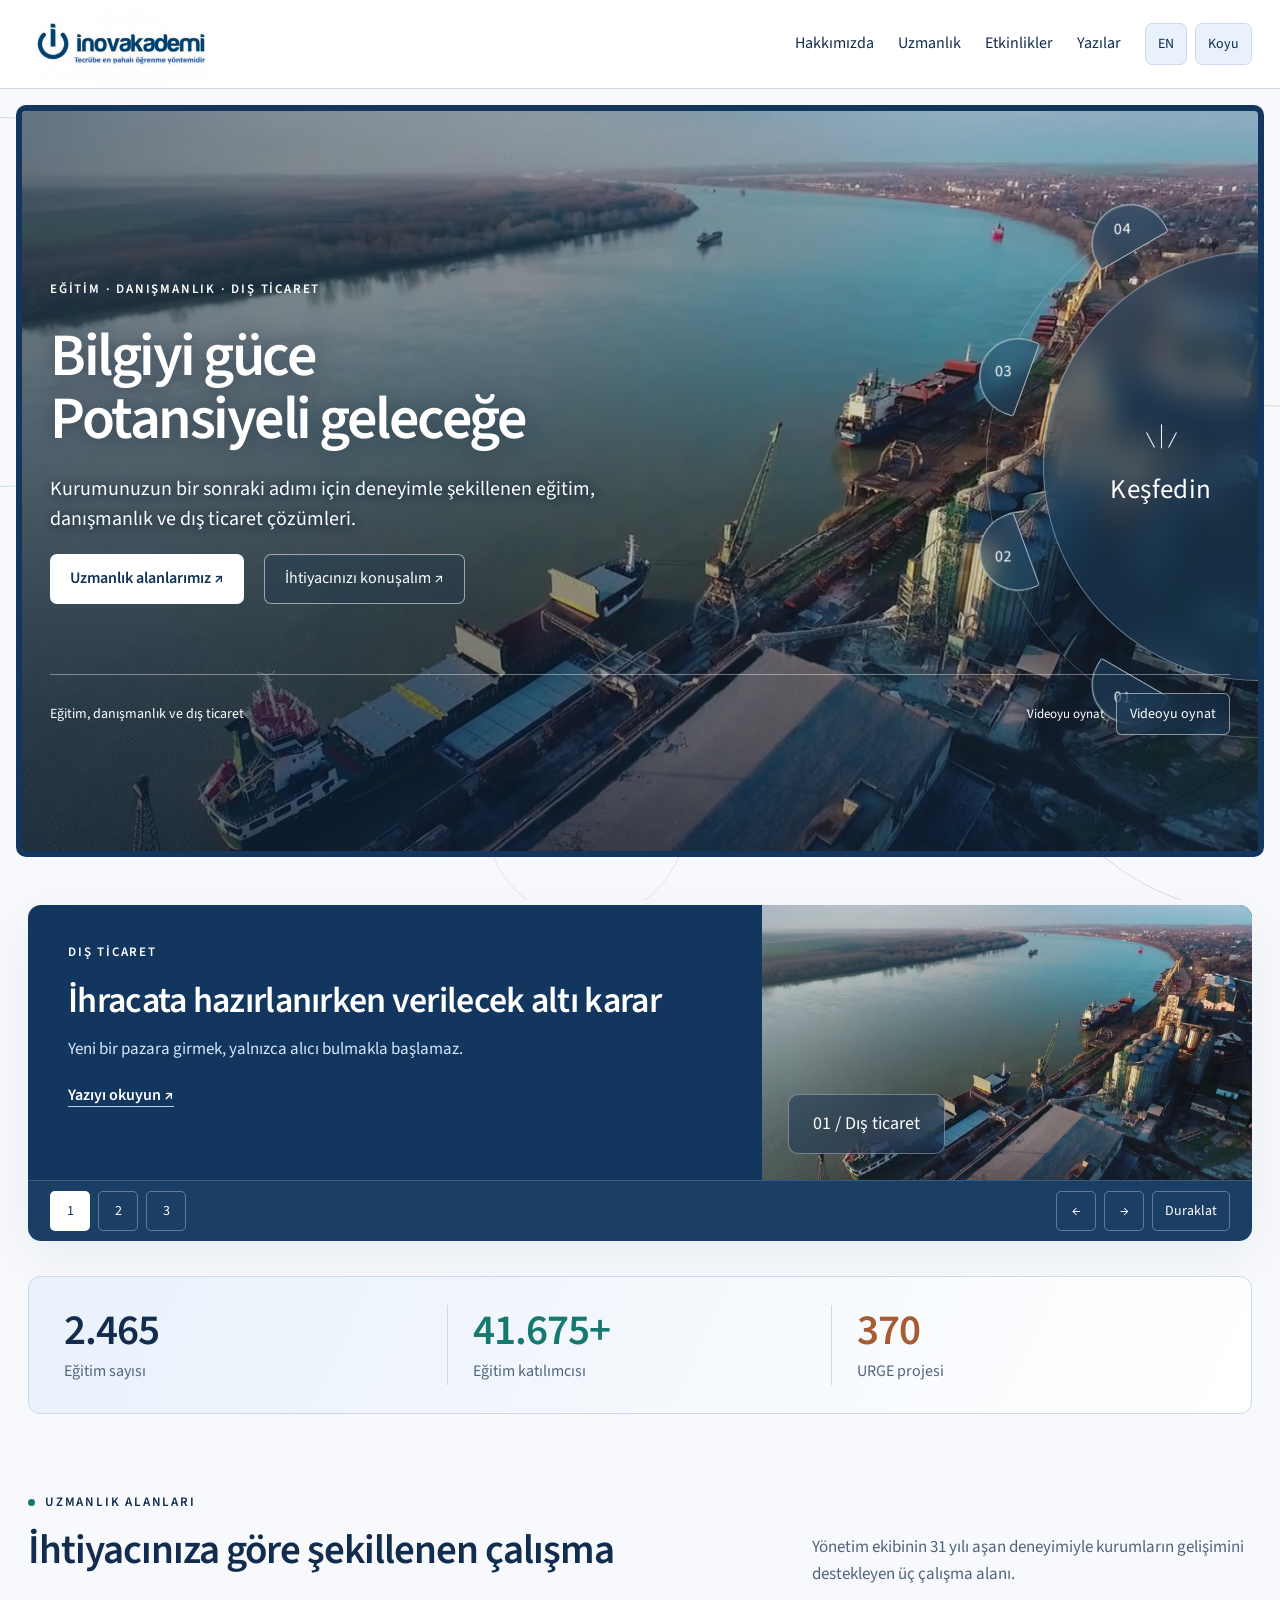
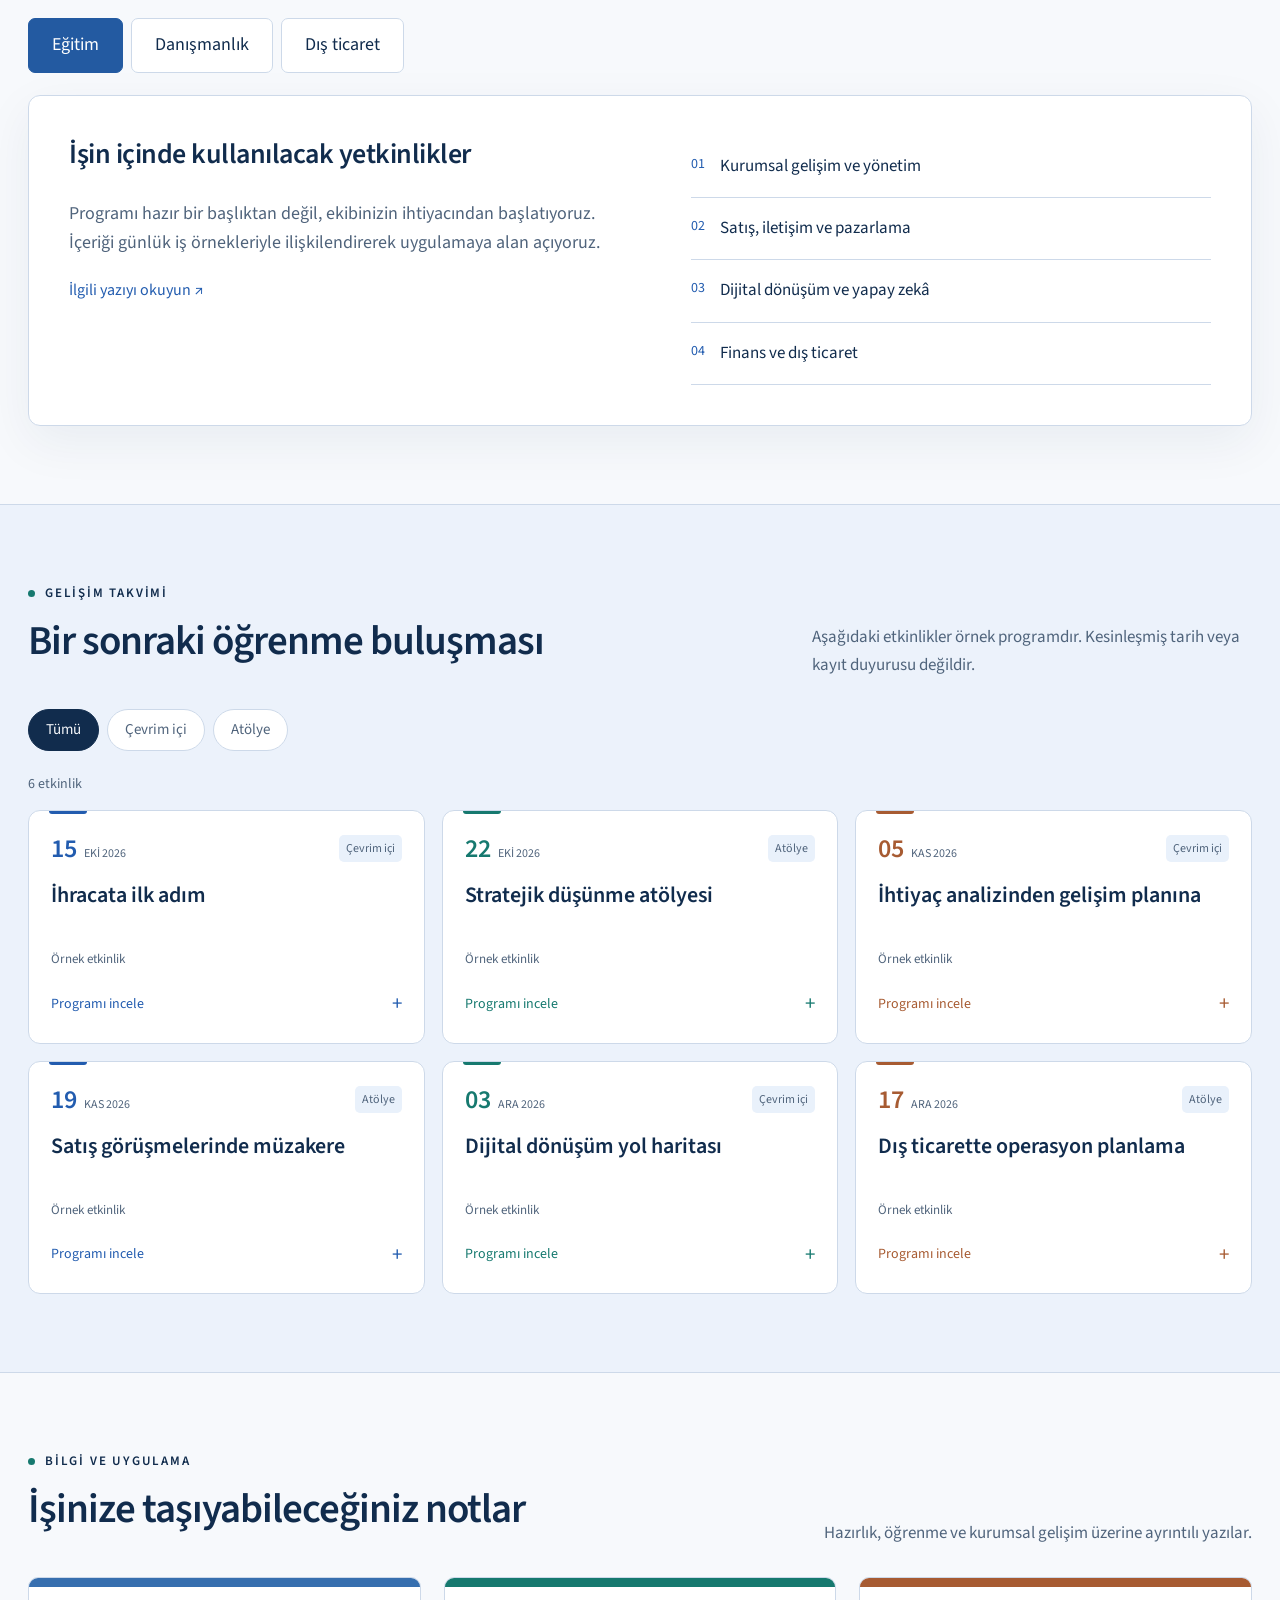
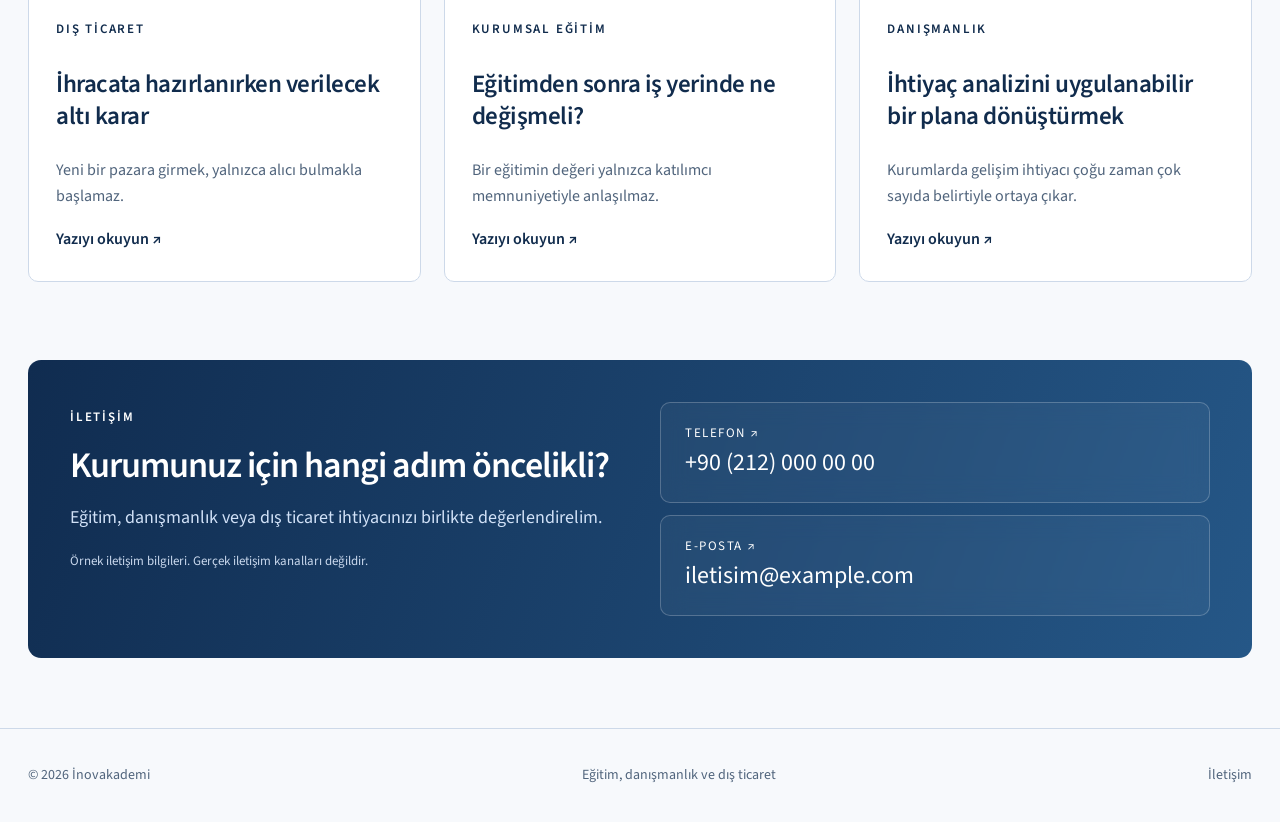
==== index.html @ b0f7431d "Add files via upload" ====
<!doctype html><html lang="tr"><head><meta charset="utf-8"><meta name="viewport" content="width=device-width,initial-scale=1"><meta name="description" content="İnovakademi kurumsal eğitim, dış ticaret ve danışmanlık"><meta name="theme-color" content="#102c50"><title>İnovakademi</title><link rel="stylesheet" href="style.css?v=edge4"></head><body><div class="ambient" aria-hidden="true"><i></i><i></i><i></i></div><div class="cursor-ring" aria-hidden="true"></div><a class="skip" href="#main" id="skip"></a><header><div class="wrap nav"><a href="#home" class="logo" aria-label="İnovakademi"><img src="logo.png" alt="İnovakademi" width="300" height="138"></a><nav class="navlinks" id="navlinks" aria-label="Navigation"></nav><div class="tools"><button class="control" id="language">EN</button><button class="control" id="theme"></button><button class="control menu" id="menu" aria-expanded="false" aria-controls="navlinks"></button></div></div></header><main id="main"></main><footer><div class="wrap footer-inner"><span>© 2026 İnovakademi</span><span id="footertext"></span><a href="#contact" id="footercontact"></a></div></footer><noscript><div class="noscript">Bu etkileşimli sayfa için JavaScript’i etkinleştirin. / Enable JavaScript to use this interactive page.</div></noscript><script src="main.js?v=edge4"></script></body></html>
---- style.css ----
@font-face{font-family:Source;src:url('font-1.woff2') format('woff2');font-weight:400;font-display:swap}@font-face{font-family:Source;src:url('font-2.woff2') format('woff2');font-weight:600 800;font-display:swap}
:root{--bg:#f7f9fc;--panel:#fff;--ink:#112c4d;--muted:#50647c;--line:#cdd9e9;--soft:#e9f1fb;--blue:#225caf;--navy:#0c294f;--shadow:0 16px 50px #112e5110;color-scheme:light}[data-theme=dark]{--bg:#0b1523;--panel:#122238;--ink:#edf4ff;--muted:#b5c5dc;--line:#314762;--soft:#182d48;--blue:#9dc7ff;--navy:#0c294f;--shadow:0 16px 50px #0003;color-scheme:dark}*{box-sizing:border-box}html{scroll-behavior:smooth;scroll-padding-top:105px}body{margin:0;background:var(--bg);color:var(--ink);font:18px/1.6 Source,Arial,sans-serif}button,input{font:inherit}button,a{-webkit-tap-highlight-color:transparent}button{cursor:pointer}a{color:inherit;text-decoration:none}button:focus-visible,a:focus-visible,summary:focus-visible{outline:3px solid #65a8f8;outline-offset:4px}[hidden]{display:none!important}.wrap{width:min(1240px,calc(100% - 56px));margin:auto}header{position:sticky;top:0;z-index:30;background:var(--panel);border-bottom:1px solid var(--line)}.nav{min-height:88px;display:flex;align-items:center;gap:24px}.logo{display:inline-flex;background:white;padding:0 8px;border-radius:5px;flex-shrink:0}.logo img{display:block;width:170px;height:78px;object-fit:contain}.navlinks{display:flex;gap:24px;margin-left:auto;font-size:16px}.tools{display:flex;gap:8px;align-items:center}.control{border:1px solid var(--line);color:var(--ink);background:var(--soft);padding:8px 12px;border-radius:7px;min-height:42px;font-size:14px}.control:hover{border-color:var(--blue)}.menu{display:none}.skip{position:fixed;top:-100px;left:10px;padding:10px;background:var(--panel);z-index:99}.skip:focus{top:10px}.hero{margin:16px;border:6px solid #14365c;position:relative;isolation:isolate;border-radius:10px;overflow:hidden;background:#193d5c;color:white}.hero video{position:absolute;inset:0;width:100%;height:100%;object-fit:cover;z-index:-3}.hero:after{content:'';position:absolute;inset:0;background:linear-gradient(90deg,#071e3a99,#0b294124 75%),linear-gradient(0deg,#071d3659,transparent 50%);z-index:-2}.hero-inner{min-height:690px;display:flex;flex-direction:column;justify-content:center;padding:75px 0 28px}.eyebrow{font-size:13px;letter-spacing:1.8px;font-weight:600;text-transform:uppercase}.hero h1{font-size:clamp(46px,5.7vw,78px);font-weight:600;line-height:1.06;letter-spacing:-2.5px;max-width:850px;margin:22px 0;text-shadow:0 2px 20px #051b3866}.hero p{max-width:580px;font-size:20px;line-height:1.5;color:#fff;text-shadow:0 1px 10px #061e35}.hero-actions{display:flex;gap:20px;align-items:center;flex-wrap:wrap;margin-top:15px}.btn{display:inline-flex;gap:20px;align-items:center;justify-content:center;border:0;background:#235aa1;color:white;border-radius:7px;padding:12px 20px;font-size:16px;font-weight:600}.btn.light{background:white;color:#133457}.glass-link{color:white;border:1px solid #ffffff88;background:#14355738;backdrop-filter:blur(12px);padding:11px 20px;border-radius:7px;font-size:16px}.hero-bottom{margin-top:70px;padding-top:18px;border-top:1px solid #ffffff66;display:flex;align-items:center;justify-content:space-between;gap:20px;font-size:14px}.video-controls{display:flex;gap:12px;align-items:center}.video-controls button{color:white;background:#16385866;border:1px solid #ffffff80;border-radius:6px;font-size:14px;padding:9px 13px;backdrop-filter:blur(10px)}.status{font-size:13px;max-width:230px}.feature{padding-top:32px}.slider{background:#12365e;color:white;border-radius:13px;overflow:hidden;box-shadow:var(--shadow)}.slide{display:grid;grid-template-columns:1fr 40%;min-height:275px}.slide-copy{padding:32px 40px}.slide h2{font-size:clamp(26px,2.8vw,37px);line-height:1.17;letter-spacing:-.7px;margin:14px 0}.slide p{font-size:17px;color:#d7e7ff;margin:0 0 18px}.slide .read{font-size:16px;border-bottom:1px solid #b9d1f0}.slide-visual{background-image:linear-gradient(90deg,#12365e4d,transparent),url('hero-poster.jpg');background-size:cover;background-position:75% center;position:relative;display:flex;align-items:end;padding:26px}.visual-label{background:#102e5370;border:1px solid #ffffff55;padding:18px 24px;border-radius:10px;backdrop-filter:blur(15px);font-size:18px;line-height:1.25}.slider-controls{padding:10px 22px;background:#ffffff0a;border-top:1px solid #ffffff25;display:flex;align-items:center;justify-content:space-between}.slider-controls button{background:none;color:white;border:1px solid #ffffff50;border-radius:5px;min-height:40px;min-width:40px;padding:6px 12px;font-size:14px}.slider-controls button[aria-current=true]{background:white;color:#16345a}.slider-buttons{display:flex;gap:8px}.section{padding:78px 0}.section-top{display:flex;justify-content:space-between;align-items:end;gap:30px;margin-bottom:30px}h2{font-size:clamp(29px,3.2vw,44px);line-height:1.15;letter-spacing:-1px;font-weight:600;margin:14px 0}h3{font-weight:600;line-height:1.3}.section-top p{max-width:440px;color:var(--muted);margin:0;font-size:17px}.stats{display:grid;grid-template-columns:repeat(3,1fr);margin-top:35px;border:1px solid var(--line);background:var(--soft);border-radius:12px;padding:28px 35px}.stat{padding:0 25px;border-right:1px solid var(--line)}.stat:first-child{padding-left:0}.stat:last-child{border:0}.stat strong{font-size:43px;line-height:1.2;display:block;letter-spacing:-1px}.stat span{font-size:16px;color:var(--muted)}.tabs{display:flex;gap:8px;flex-wrap:wrap;margin-bottom:22px}.tabs button{padding:12px 23px;border:1px solid var(--line);background:var(--panel);color:var(--ink);border-radius:7px}.tabs button[aria-selected=true]{color:white;background:#235aa1;border-color:#235aa1}.service-panel{display:grid;grid-template-columns:1.1fr 1fr;gap:50px;border:1px solid var(--line);border-radius:12px;padding:40px;background:var(--panel);box-shadow:var(--shadow)}.service-panel p{color:var(--muted)}.service-panel h3{font-size:28px;letter-spacing:-.5px;margin-top:0}.service-panel ul{list-style:none;padding:0;margin:0}.service-panel li{border-bottom:1px solid var(--line);padding:17px 0;display:flex;gap:15px;font-size:17px}.service-panel li span{color:var(--blue);font-size:14px}.band{background:var(--soft);border-block:1px solid var(--line)}details{border-top:1px solid var(--line)}details:last-child{border-bottom:1px solid var(--line)}summary{list-style:none;cursor:pointer;display:flex;align-items:center;gap:25px;padding:23px 5px}summary::-webkit-details-marker{display:none}.event-date{width:70px;flex-shrink:0;text-align:center;background:var(--panel);border:1px solid var(--line);border-radius:8px;padding:7px}.event-date b{font-size:30px;display:block;line-height:1.2}.event-date small{font-size:12px}.event-title{flex:1}.event-title b{font-size:22px;font-weight:600;display:block}.event-title small{color:var(--muted);font-size:14px}.plus{font-size:26px}details[open] .plus{transform:rotate(45deg)}.event-body{padding:0 25px 25px 100px;color:var(--muted);max-width:900px}.note{font-size:14px;color:var(--muted)}.blog-grid{display:grid;grid-template-columns:repeat(3,1fr);gap:23px}.blog-card{background:var(--panel);border:1px solid var(--line);border-radius:10px;overflow:hidden;transition:transform .2s,box-shadow .2s}.blog-card:hover{transform:translateY(-4px);box-shadow:var(--shadow)}.blog-card .stripe{height:9px;background:#376faf}.blog-card:nth-child(2) .stripe{background:#65a1bf}.blog-card:nth-child(3) .stripe{background:#193e69}.blog-card .copy{padding:27px}.blog-card h3{font-size:25px;letter-spacing:-.5px}.blog-card p{font-size:16px;color:var(--muted)}.read{font-size:16px;font-weight:600}.contact{background:linear-gradient(110deg,#102c50,#255787);color:white;border-radius:13px;padding:42px;display:grid;grid-template-columns:1fr 1fr;gap:40px;margin-bottom:70px}.contact h2{font-size:36px}.contact p{color:#d1e1f7}.contact-cards{display:grid;gap:12px}.contact-card{padding:20px 24px;border:1px solid #ffffff38;border-radius:10px;background:#ffffff0b;backdrop-filter:blur(12px)}.contact-card span{font-size:13px;letter-spacing:1.5px;display:block}.contact-card strong{font-size:24px;font-weight:400;overflow-wrap:anywhere}.contact .note{font-size:13px;color:#c9d8ed}footer{border-top:1px solid var(--line);padding:35px 0;color:var(--muted)}.footer-inner{display:flex;justify-content:space-between;align-items:center;gap:25px;font-size:14px}.article{max-width:820px;padding:55px 0 90px}.article h1{font-size:clamp(35px,4.5vw,56px);line-height:1.1;letter-spacing:-1.5px;margin:20px 0}.article .intro{font-size:22px;line-height:1.6;color:var(--muted);border-bottom:1px solid var(--line);padding-bottom:30px}.article h2{font-size:29px;letter-spacing:-.4px;margin-top:42px}.article p{font-size:19px;line-height:1.8}.back{color:var(--blue);font-size:16px}.article-end{border-top:1px solid var(--line);margin-top:40px;padding-top:25px;display:flex;gap:20px;flex-wrap:wrap}.article-meta{color:var(--muted);font-size:14px}.noscript{padding:30px}.navlinks a:hover,.back:hover{color:var(--blue)}@media(max-width:1000px){.nav{gap:12px}.navlinks{gap:13px;font-size:15px}.logo img{width:145px}.wrap{width:calc(100% - 40px)}.service-panel{gap:28px;padding:28px}.hero-inner{min-height:640px}.tools{gap:5px}.control{padding:7px 9px}}@media(max-width:760px){.wrap{width:calc(100% - 32px)}.nav{flex-wrap:wrap;min-height:76px;padding-block:6px}.logo img{width:135px;height:60px}.tools{margin-left:auto}.menu{display:block}.navlinks{display:none;width:100%;order:3;flex-direction:column;margin:0;padding:10px 0}.navlinks.open{display:flex}.navlinks a{padding:8px}.hero{margin:7px;border-width:4px}.hero-inner{min-height:660px;padding:45px 0 22px}.hero h1{font-size:47px;letter-spacing:-1.5px}.hero p{font-size:18px}.hero-bottom{align-items:start;flex-direction:column;margin-top:45px;font-size:12px}.hero-actions{gap:12px}.slide{grid-template-columns:1fr}.slide-copy{padding:26px}.slide-visual{min-height:140px;background-position:center;order:-1}.visual-label{padding:10px 18px;font-size:16px}.slider-controls{padding:10px;gap:10px}.slider-controls button{padding:6px 9px}.slider-buttons{gap:5px}.stats{padding:22px;grid-template-columns:1fr;gap:20px}.stat,.stat:first-child{padding:0 0 18px;border:0;border-bottom:1px solid var(--line)}.stat:last-child{padding:0}.stat strong{font-size:37px}.section{padding:50px 0}.section-top{flex-direction:column;align-items:start;gap:5px}.service-panel{grid-template-columns:1fr;gap:10px;padding:24px}.tabs button{padding:10px 14px;font-size:16px}.blog-grid{grid-template-columns:1fr}.contact{grid-template-columns:1fr;padding:26px;gap:20px}.footer-inner{align-items:start;flex-direction:column}.event-title b{font-size:19px}summary{gap:14px}.event-body{padding-left:0}.article p{font-size:18px}.article .intro{font-size:20px}.control{font-size:13px}.contact-card{padding:18px}.contact-card strong{font-size:22px}}@media(prefers-reduced-motion:reduce){html{scroll-behavior:auto}*{transition:none!important}}

/* Compact calendar and restrained colour accents */
:root{--teal:#16796f;--copper:#a75b32;--violet:#6a59a0;--wash:rgba(23,121,111,.10)}[data-theme=dark]{--teal:#75d0c2;--copper:#f2b18a;--violet:#beacef;--wash:rgba(117,208,194,.09)}body{isolation:isolate}.ambient{position:fixed;inset:0;overflow:hidden;z-index:-1;pointer-events:none}.ambient i{position:absolute;width:370px;height:370px;border:1px solid color-mix(in srgb,var(--teal) 19%,transparent);border-radius:50%;top:13%;left:-180px;animation:orbit-drift 26s ease-in-out infinite alternate;transform:translate(var(--drift-x,0px),var(--drift-y,0px))}.ambient i:nth-child(2){width:510px;height:510px;left:auto;right:-240px;top:45%;border-color:color-mix(in srgb,var(--copper) 20%,transparent);animation-duration:34s;animation-delay:-12s}.ambient i:nth-child(3){width:200px;height:200px;left:38%;top:80%;border-color:color-mix(in srgb,var(--violet) 14%,transparent);animation-duration:21s;animation-delay:-8s}.ambient i:after{content:'';width:9px;height:9px;background:var(--teal);border-radius:50%;position:absolute;top:14%;left:14%;opacity:.35}@keyframes orbit-drift{from{translate:0 -25px;rotate:-7deg}to{translate:45px 40px;rotate:18deg}}.section-top .eyebrow{display:flex;align-items:center;gap:10px}.section-top .eyebrow:before{content:'';width:7px;height:7px;background:var(--teal);border-radius:50%}.stats{background:linear-gradient(115deg,var(--soft),var(--panel));position:relative}.stat:nth-child(2) strong{color:var(--teal)}.stat:nth-child(3) strong{color:var(--copper)}.tabs button:nth-child(2)[aria-selected=true]{background:#19766e;border-color:#19766e}.tabs button:nth-child(3)[aria-selected=true]{background:#8c5335;border-color:#8c5335}.band{background:color-mix(in srgb,var(--soft) 82%,transparent)}.event-filters{display:flex;flex-wrap:wrap;gap:8px;margin-bottom:22px}.event-filters button{padding:8px 17px;border:1px solid var(--line);border-radius:30px;background:var(--panel);color:var(--muted);font-size:15px}.event-filters button[aria-pressed=true]{background:var(--ink);color:var(--bg);border-color:var(--ink)}.event-grid{display:grid;grid-template-columns:repeat(3,minmax(0,1fr));gap:17px;align-items:start}.event-card{border:1px solid var(--line)!important;border-radius:12px;background:var(--panel);overflow:hidden;position:relative;--accent:var(--blue);transition:border-color .2s,box-shadow .2s,transform .2s}.event-card:nth-child(3n+2){--accent:var(--teal)}.event-card:nth-child(3n){--accent:var(--copper)}.event-card:before{content:'';position:absolute;top:0;left:20px;width:38px;height:3px;background:var(--accent);border-radius:0 0 3px 3px}.event-card summary{display:block;padding:22px;position:relative;min-height:225px}.event-top{display:flex;align-items:center;justify-content:space-between;gap:12px;margin-bottom:18px}.event-card .event-date{width:auto;display:flex;gap:7px;align-items:baseline;padding:0;border:0;background:none;text-align:left}.event-card .event-date b{font-size:26px;color:var(--accent)}.event-card .event-date small{font-size:12px;color:var(--muted)}.event-format{font-size:12px;background:var(--soft);color:var(--muted);border-radius:5px;padding:4px 7px}.event-card .event-title b{font-size:22px;line-height:1.25;min-height:55px}.event-card .event-title small{display:block;margin-top:12px;font-size:13px}.event-bottom{display:flex;justify-content:space-between;align-items:center;margin-top:17px;font-size:14px;color:var(--accent)}.event-card .plus{font-size:21px}.event-card .event-body{padding:0 22px 24px;font-size:16px;line-height:1.65}.event-card[open]{border-color:var(--accent)!important;box-shadow:var(--shadow)}.event-card[open] summary{min-height:0}.event-count{font-size:14px;color:var(--muted);margin-bottom:15px}.blog-card:nth-child(2) .stripe{background:var(--teal)}.blog-card:nth-child(3) .stripe{background:var(--copper)}.service-panel,.blog-card,.event-card,.contact-card{position:relative;overflow:hidden}.service-panel:after,.blog-card:after,.event-card:after,.contact-card:after{content:'';position:absolute;inset:0;background:radial-gradient(270px circle at var(--pointer-x,50%) var(--pointer-y,50%),var(--wash),transparent 75%);opacity:0;pointer-events:none;transition:opacity .25s}.contact-card{--wash:#8cd8ca22}.service-panel:hover:after,.blog-card:hover:after,.event-card:hover:after,.contact-card:hover:after{opacity:1}.event-card:hover{border-color:var(--accent)!important;transform:translateY(-3px)}.blog-card:hover{border-color:var(--teal)}.contact-card:hover{border-color:#97d4ca}.cursor-ring{position:fixed;left:0;top:0;width:30px;height:30px;border:1px solid var(--teal);border-radius:50%;pointer-events:none;z-index:100;opacity:0;transition:width .18s,height .18s,border-color .18s,opacity .15s;translate:-50% -50%;mix-blend-mode:normal}.cursor-ring.active{width:44px;height:44px;border-color:var(--copper)}.cursor-ring.visible{opacity:.65}.section-top h2{max-width:700px}@media(max-width:1050px){.event-grid{grid-template-columns:repeat(2,minmax(0,1fr))}}@media(max-width:580px){.event-grid{grid-template-columns:1fr 1fr;gap:10px}.event-card summary{padding:16px 12px;min-height:248px}.event-top{align-items:start;flex-direction:column;gap:7px;margin-bottom:12px}.event-card .event-title b{font-size:18px;min-height:68px}.event-card .event-body{padding:0 12px 18px;font-size:15px}.event-card .event-date b{font-size:24px}.event-card .event-date small{font-size:11px}.event-format{font-size:11px}.event-card .event-title small{font-size:12px}.event-bottom{font-size:13px}.ambient i{opacity:.55}}@media(max-width:350px){.event-grid{grid-template-columns:1fr}}@media(hover:none),(pointer:coarse){.cursor-ring{display:none}.event-card:hover{transform:none}}@media(prefers-reduced-motion:reduce){.ambient i{animation:none;transform:none!important}.cursor-ring{display:none}.event-card:hover,.blog-card:hover{transform:none}}

/* Interaction refinements */
.btn,.glass-link,.control,.tabs button{transition:background-color .2s,border-color .2s,box-shadow .2s,transform .2s}.btn:hover{background:#194783;box-shadow:0 6px 18px #15375b26;transform:translateY(-2px)}.btn.light:hover{background:#dff2ee;color:#133457}.glass-link:hover{background:#173d5c90;border-color:#b6e2d9}.navlinks a{position:relative}.navlinks a:after{content:'';position:absolute;left:0;right:0;bottom:-5px;height:2px;background:var(--teal);transform:scaleX(0);transform-origin:left;transition:transform .2s}.navlinks a:hover:after,.navlinks a:focus-visible:after{transform:scaleX(1)}.contact-card:focus-visible,.blog-card:focus-visible{box-shadow:0 0 0 6px var(--soft)}.event-card[open]{background:linear-gradient(155deg,var(--panel),var(--soft))}.service-panel li{transition:padding-left .2s,color .2s}.service-panel li:hover{padding-left:7px;color:var(--teal)}.article section{border-left:2px solid var(--line);padding-left:24px}.article section:focus-within{border-color:var(--teal)}.article-end a{display:block;padding:15px 18px;background:var(--soft);border:1px solid var(--line);border-radius:8px}.reading-progress{position:fixed;left:0;top:0;height:3px;width:100%;transform:scaleX(0);transform-origin:left;background:linear-gradient(90deg,#3177c5,#23a995,#c98856);pointer-events:none;z-index:120}.article .intro{padding:22px;background:var(--soft);border:1px solid var(--line);border-radius:10px}::selection{background:#8ac9bf;color:#0d263e}@media(max-width:700px){.article section{padding-left:15px}.article .intro{padding:18px}}@media(prefers-reduced-motion:reduce){.btn:hover{transform:none}.service-panel li:hover{padding-left:0}}


/* Four-part wheel clipped naturally by the right edge */
.hero{position:relative}.hero-inner{position:static;min-height:740px}.hero-composition{display:block}.hero-copy{max-width:calc(100% - 420px)}.hero-copy h1{font-size:clamp(43px,4.7vw,68px)}.edge-discovery{--diameter:560px;--core:430px;--radius:270px;position:absolute;right:0;top:48%;width:0;height:0;z-index:3}.edge-wheel{position:absolute;width:var(--diameter);height:var(--diameter);right:calc(var(--diameter) / -2);top:calc(var(--diameter) / -2)}.edge-orbit{position:absolute;inset:8px;border:1px solid #eef7ff3b;border-radius:50%;pointer-events:none}.edge-core{position:absolute;left:50%;top:50%;translate:-50% -50%;width:var(--core);height:var(--core);border:1px solid #e4f2ff66;border-radius:50%;background:linear-gradient(120deg,#1c486a75,#183752ad);backdrop-filter:blur(15px);-webkit-backdrop-filter:blur(15px);color:white;box-shadow:inset 0 1px 0 #ffffff22;cursor:pointer}.edge-core-content{position:absolute;left:0;top:50%;width:50%;translate:0 -50%;display:flex;flex-direction:column;align-items:center;justify-content:center;padding-left:20px;gap:20px}.edge-core-content>span:last-child{font-size:27px;font-weight:400;letter-spacing:.4px}.click-rays{display:flex;align-items:end;gap:10px;height:28px}.click-rays i{display:block;width:1px;height:17px;background:#edfaff;transform:rotate(-28deg);animation:click-hint 2.8s ease-in-out infinite}.click-rays i:nth-child(2){height:24px;transform:none;animation-delay:.12s}.click-rays i:nth-child(3){transform:rotate(28deg);animation-delay:.24s}@keyframes click-hint{0%,65%,100%{opacity:.35;translate:0 0}30%{opacity:1;translate:0 -5px}}.edge-item{position:absolute;left:calc(50% + var(--px) * var(--radius));top:calc(50% + var(--py) * var(--radius));width:78px;height:52px;translate:-50% -50%}.edge-petal{width:78px;height:48px;border-radius:80px 80px 5px 5px;background:#204b6d70;border:1px solid #eef9ffa6;backdrop-filter:blur(10px);-webkit-backdrop-filter:blur(10px);transform:rotate(var(--turn));color:white;display:grid;place-items:center;box-shadow:inset 0 1px 0 #fff2;transition:transform .23s,background .23s,border-color .23s}.edge-petal span{transform:rotate(calc(-1 * var(--turn)));font-size:16px;font-weight:400;letter-spacing:1px}.edge-item.is-open .edge-petal,.edge-petal:hover{transform:rotate(var(--turn)) scale(1.12);background:#397082c4;border-color:white}.edge-tip{position:absolute;right:calc(100% + 15px);top:50%;translate:0 -50%;width:190px;z-index:5}.edge-tip:after{content:'';position:absolute;left:100%;top:0;width:24px;height:100%}.edge-tip a{display:block;position:relative;padding:13px 16px;background:#102c4ff5;border:1px solid #c4d9ed88;border-radius:10px;color:white;font-size:16px;line-height:1.3;box-shadow:0 8px 25px #00172e30}.edge-tip a:hover{background:#1f466b}.edge-tip a:after{content:'';position:absolute;right:-5px;top:calc(50% - 5px);width:8px;height:8px;background:#102c4f;border-top:1px solid #c4d9ed88;border-right:1px solid #c4d9ed88;transform:rotate(45deg)}.edge-core:focus-visible,.edge-petal:focus-visible{outline:2px solid #fff;outline-offset:5px}.hero-bottom{position:relative;z-index:4}@media(min-width:851px) and (max-width:1100px){.edge-discovery{--diameter:490px;--core:370px;--radius:232px}.hero-copy{max-width:calc(100% - 310px)}.hero-copy h1{font-size:48px}.edge-tip{width:155px}.edge-core-content>span:last-child{font-size:24px}}@media(max-width:850px){.hero-copy{max-width:100%}.hero-inner{padding-top:45px}.hero-composition{padding-bottom:465px}.edge-discovery{--diameter:460px;--core:340px;--radius:218px;top:auto;bottom:320px}.edge-core-content>span:last-child{font-size:24px}.edge-item{width:66px;height:46px}.edge-petal{width:66px;height:44px}.edge-tip{width:170px}.hero-bottom{margin-top:0}.hero-copy h1{font-size:clamp(43px,7vw,60px)}}@media(max-width:520px){.edge-discovery{--diameter:350px;--core:250px;--radius:163px;bottom:300px}.edge-item{width:60px;height:44px}.edge-petal{width:60px;height:42px}.edge-core-content{padding-left:13px;gap:13px}.edge-core-content>span:last-child{font-size:19px}.edge-petal span{font-size:14px}.edge-tip{width:135px;right:calc(100% + 9px)}.edge-tip a{font-size:14px;padding:11px}.hero-composition{padding-bottom:385px}}@media(max-width:360px){.edge-discovery{--diameter:310px;--core:225px;--radius:146px}.edge-tip{width:118px}}@media(prefers-reduced-motion:reduce){.click-rays i{animation:none;opacity:.75}.edge-petal{transition:none}.edge-item.is-open .edge-petal,.edge-petal:hover{transform:rotate(var(--turn))}}
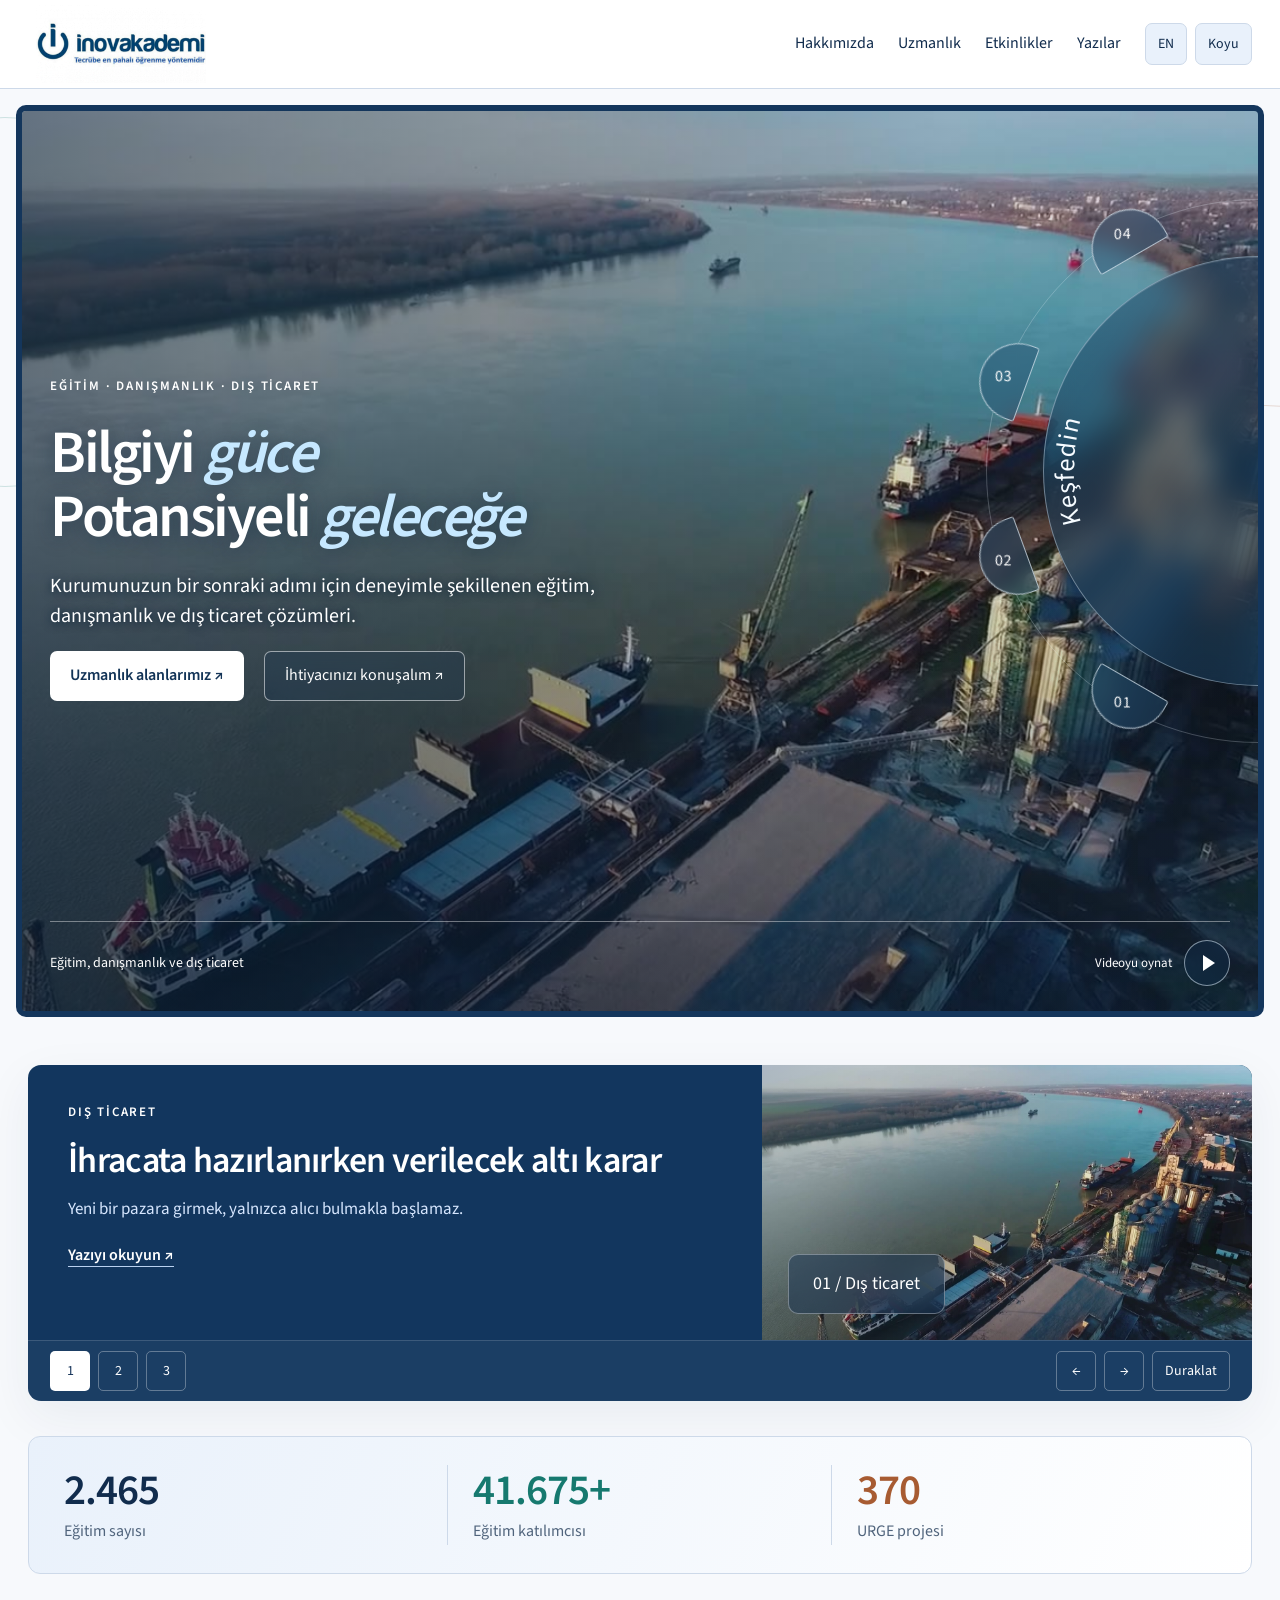
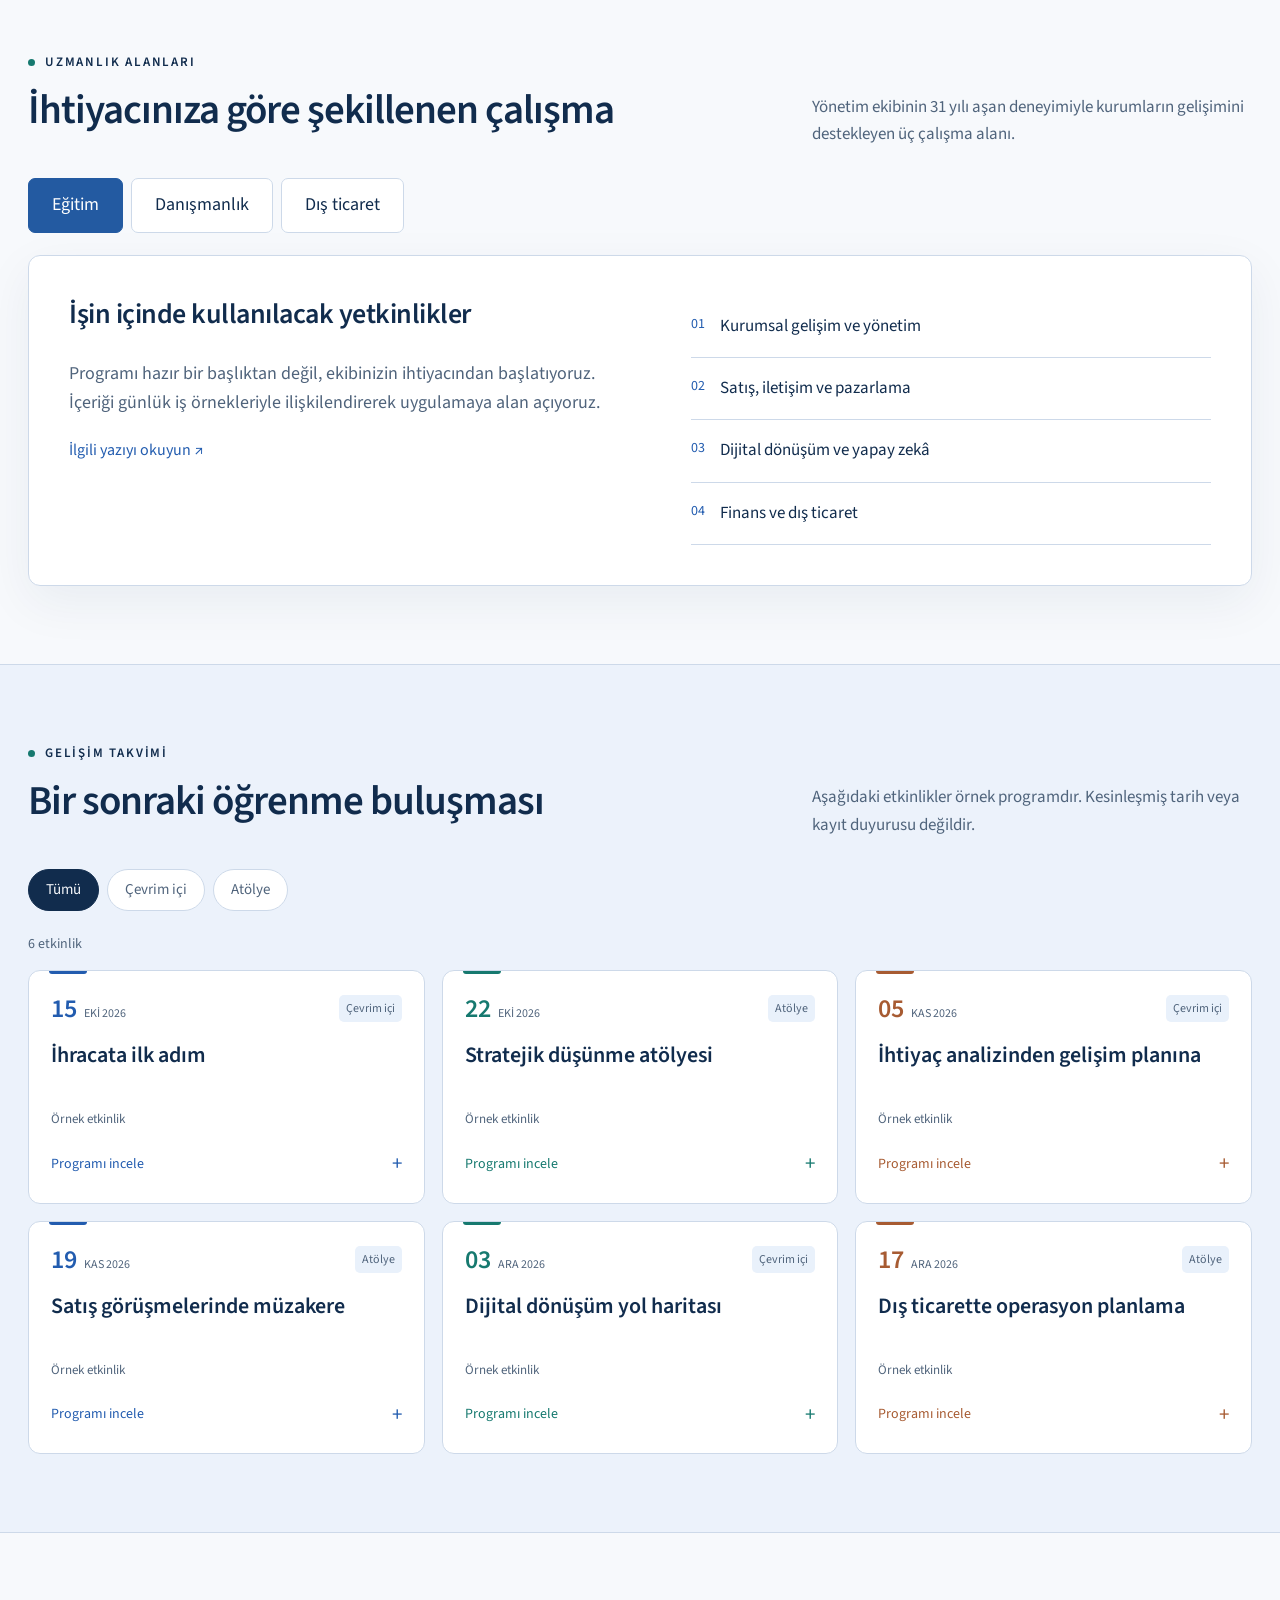
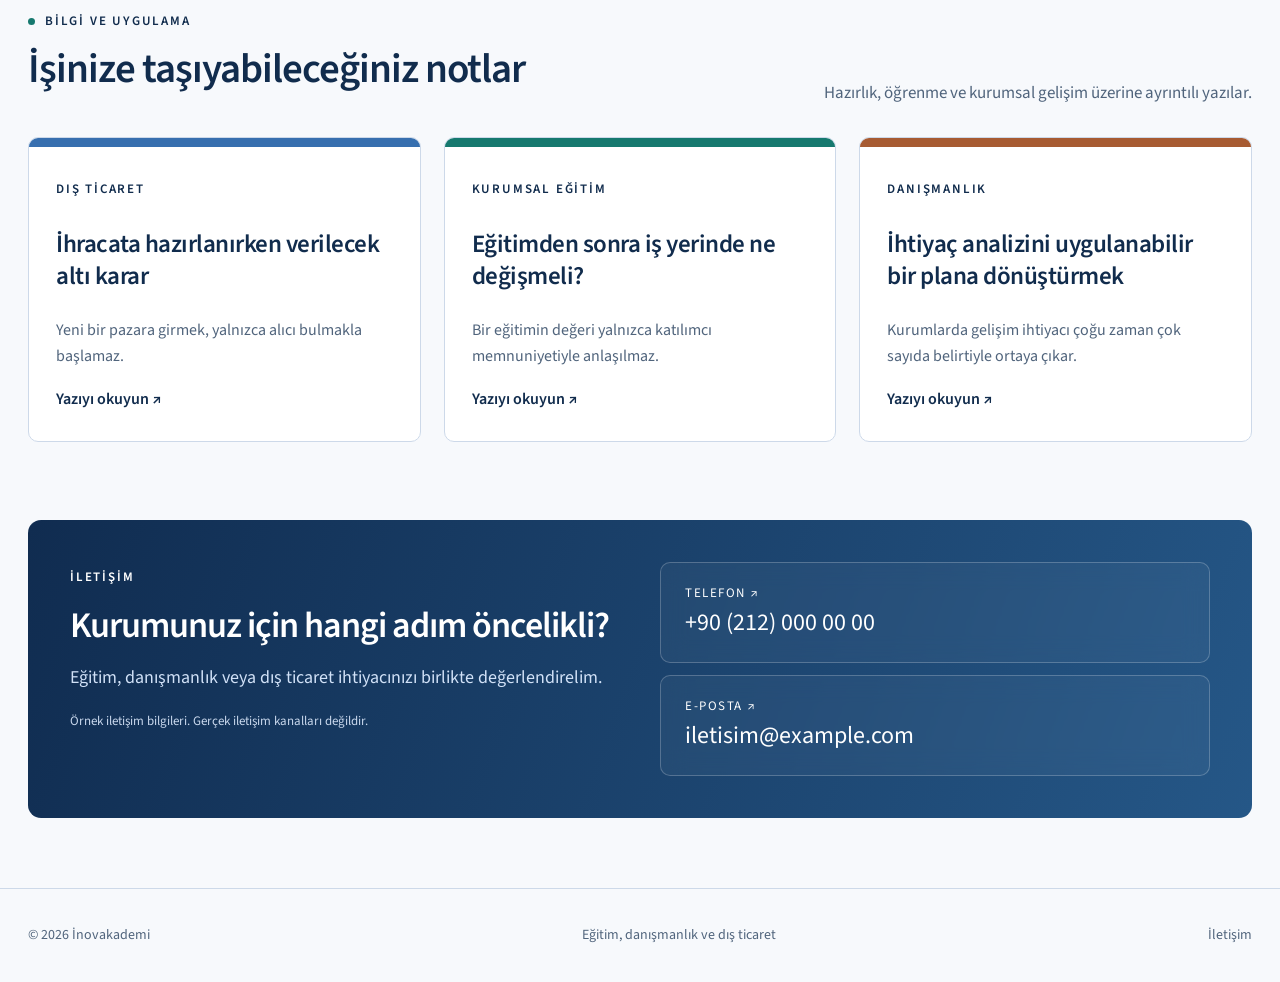
==== commit 9de37d4c: "Add files via upload" ====
--- a/index.html
+++ b/index.html
@@ -1 +1 @@
-<!doctype html><html lang="tr"><head><meta charset="utf-8"><meta name="viewport" content="width=device-width,initial-scale=1"><meta name="description" content="İnovakademi kurumsal eğitim, dış ticaret ve danışmanlık"><meta name="theme-color" content="#102c50"><title>İnovakademi</title><link rel="stylesheet" href="style.css?v=edge4"></head><body><div class="ambient" aria-hidden="true"><i></i><i></i><i></i></div><div class="cursor-ring" aria-hidden="true"></div><a class="skip" href="#main" id="skip"></a><header><div class="wrap nav"><a href="#home" class="logo" aria-label="İnovakademi"><img src="logo.png" alt="İnovakademi" width="300" height="138"></a><nav class="navlinks" id="navlinks" aria-label="Navigation"></nav><div class="tools"><button class="control" id="language">EN</button><button class="control" id="theme"></button><button class="control menu" id="menu" aria-expanded="false" aria-controls="navlinks"></button></div></div></header><main id="main"></main><footer><div class="wrap footer-inner"><span>© 2026 İnovakademi</span><span id="footertext"></span><a href="#contact" id="footercontact"></a></div></footer><noscript><div class="noscript">Bu etkileşimli sayfa için JavaScript’i etkinleştirin. / Enable JavaScript to use this interactive page.</div></noscript><script src="main.js?v=edge4"></script></body></html>
+<!doctype html><html lang="tr"><head><meta charset="utf-8"><meta name="viewport" content="width=device-width,initial-scale=1"><meta name="description" content="İnovakademi kurumsal eğitim, dış ticaret ve danışmanlık"><meta name="theme-color" content="#102c50"><title>İnovakademi</title><link rel="stylesheet" href="style.css?v=arc5"></head><body><div class="ambient" aria-hidden="true"><i></i><i></i><i></i></div><div class="cursor-ring" aria-hidden="true"></div><a class="skip" href="#main" id="skip"></a><header><div class="wrap nav"><a href="#home" class="logo" aria-label="İnovakademi"><img src="logo.png" alt="İnovakademi" width="300" height="138"></a><nav class="navlinks" id="navlinks" aria-label="Navigation"></nav><div class="tools"><button class="control" id="language">EN</button><button class="control" id="theme"></button><button class="control menu" id="menu" aria-expanded="false" aria-controls="navlinks"></button></div></div></header><main id="main"></main><footer><div class="wrap footer-inner"><span>© 2026 İnovakademi</span><span id="footertext"></span><a href="#contact" id="footercontact"></a></div></footer><noscript><div class="noscript">Bu etkileşimli sayfa için JavaScript’i etkinleştirin. / Enable JavaScript to use this interactive page.</div></noscript><script src="main.js?v=arc5"></script></body></html>
--- a/style.css
+++ b/style.css
@@ -11,3 +11,6 @@
 
 /* Four-part wheel clipped naturally by the right edge */
 .hero{position:relative}.hero-inner{position:static;min-height:740px}.hero-composition{display:block}.hero-copy{max-width:calc(100% - 420px)}.hero-copy h1{font-size:clamp(43px,4.7vw,68px)}.edge-discovery{--diameter:560px;--core:430px;--radius:270px;position:absolute;right:0;top:48%;width:0;height:0;z-index:3}.edge-wheel{position:absolute;width:var(--diameter);height:var(--diameter);right:calc(var(--diameter) / -2);top:calc(var(--diameter) / -2)}.edge-orbit{position:absolute;inset:8px;border:1px solid #eef7ff3b;border-radius:50%;pointer-events:none}.edge-core{position:absolute;left:50%;top:50%;translate:-50% -50%;width:var(--core);height:var(--core);border:1px solid #e4f2ff66;border-radius:50%;background:linear-gradient(120deg,#1c486a75,#183752ad);backdrop-filter:blur(15px);-webkit-backdrop-filter:blur(15px);color:white;box-shadow:inset 0 1px 0 #ffffff22;cursor:pointer}.edge-core-content{position:absolute;left:0;top:50%;width:50%;translate:0 -50%;display:flex;flex-direction:column;align-items:center;justify-content:center;padding-left:20px;gap:20px}.edge-core-content>span:last-child{font-size:27px;font-weight:400;letter-spacing:.4px}.click-rays{display:flex;align-items:end;gap:10px;height:28px}.click-rays i{display:block;width:1px;height:17px;background:#edfaff;transform:rotate(-28deg);animation:click-hint 2.8s ease-in-out infinite}.click-rays i:nth-child(2){height:24px;transform:none;animation-delay:.12s}.click-rays i:nth-child(3){transform:rotate(28deg);animation-delay:.24s}@keyframes click-hint{0%,65%,100%{opacity:.35;translate:0 0}30%{opacity:1;translate:0 -5px}}.edge-item{position:absolute;left:calc(50% + var(--px) * var(--radius));top:calc(50% + var(--py) * var(--radius));width:78px;height:52px;translate:-50% -50%}.edge-petal{width:78px;height:48px;border-radius:80px 80px 5px 5px;background:#204b6d70;border:1px solid #eef9ffa6;backdrop-filter:blur(10px);-webkit-backdrop-filter:blur(10px);transform:rotate(var(--turn));color:white;display:grid;place-items:center;box-shadow:inset 0 1px 0 #fff2;transition:transform .23s,background .23s,border-color .23s}.edge-petal span{transform:rotate(calc(-1 * var(--turn)));font-size:16px;font-weight:400;letter-spacing:1px}.edge-item.is-open .edge-petal,.edge-petal:hover{transform:rotate(var(--turn)) scale(1.12);background:#397082c4;border-color:white}.edge-tip{position:absolute;right:calc(100% + 15px);top:50%;translate:0 -50%;width:190px;z-index:5}.edge-tip:after{content:'';position:absolute;left:100%;top:0;width:24px;height:100%}.edge-tip a{display:block;position:relative;padding:13px 16px;background:#102c4ff5;border:1px solid #c4d9ed88;border-radius:10px;color:white;font-size:16px;line-height:1.3;box-shadow:0 8px 25px #00172e30}.edge-tip a:hover{background:#1f466b}.edge-tip a:after{content:'';position:absolute;right:-5px;top:calc(50% - 5px);width:8px;height:8px;background:#102c4f;border-top:1px solid #c4d9ed88;border-right:1px solid #c4d9ed88;transform:rotate(45deg)}.edge-core:focus-visible,.edge-petal:focus-visible{outline:2px solid #fff;outline-offset:5px}.hero-bottom{position:relative;z-index:4}@media(min-width:851px) and (max-width:1100px){.edge-discovery{--diameter:490px;--core:370px;--radius:232px}.hero-copy{max-width:calc(100% - 310px)}.hero-copy h1{font-size:48px}.edge-tip{width:155px}.edge-core-content>span:last-child{font-size:24px}}@media(max-width:850px){.hero-copy{max-width:100%}.hero-inner{padding-top:45px}.hero-composition{padding-bottom:465px}.edge-discovery{--diameter:460px;--core:340px;--radius:218px;top:auto;bottom:320px}.edge-core-content>span:last-child{font-size:24px}.edge-item{width:66px;height:46px}.edge-petal{width:66px;height:44px}.edge-tip{width:170px}.hero-bottom{margin-top:0}.hero-copy h1{font-size:clamp(43px,7vw,60px)}}@media(max-width:520px){.edge-discovery{--diameter:350px;--core:250px;--radius:163px;bottom:300px}.edge-item{width:60px;height:44px}.edge-petal{width:60px;height:42px}.edge-core-content{padding-left:13px;gap:13px}.edge-core-content>span:last-child{font-size:19px}.edge-petal span{font-size:14px}.edge-tip{width:135px;right:calc(100% + 9px)}.edge-tip a{font-size:14px;padding:11px}.hero-composition{padding-bottom:385px}}@media(max-width:360px){.edge-discovery{--diameter:310px;--core:225px;--radius:146px}.edge-tip{width:118px}}@media(prefers-reduced-motion:reduce){.click-rays i{animation:none;opacity:.75}.edge-petal{transition:none}.edge-item.is-open .edge-petal,.edge-petal:hover{transform:rotate(var(--turn))}}
+
+/* Curved label, outward ripples and icon-only video control */
+.hero h1 .hero-emphasis{font-style:italic;font-weight:600;color:#c6e8ff}.core-arc-label{position:absolute;inset:0;width:100%;height:100%;overflow:visible;pointer-events:none}.core-arc-label text{fill:#f5fbff;font-family:Source,Arial,sans-serif;font-size:27px;font-weight:400;letter-spacing:1px}.core-ripples{position:absolute;left:32%;top:50%;width:58px;height:58px;translate:-50% -50%;pointer-events:none}.core-ripples i{position:absolute;inset:0;border:1px solid #d9f3ff8c;border-radius:50%;animation:ripple-out 3.6s ease-out infinite;opacity:0}.core-ripples i:nth-child(2){animation-delay:1.2s}.core-ripples i:nth-child(3){animation-delay:2.4s}@keyframes ripple-out{0%{transform:scale(.32);opacity:0}18%{opacity:.7}100%{transform:scale(1.65);opacity:0}}.video-controls #videoControl{width:46px;height:46px;min-width:46px;display:grid;place-items:center;padding:0;border-radius:50%;background:#102f4d70;border-color:#e5f4ff88}.video-symbol{display:block;width:16px;height:18px;position:relative}.video-symbol.is-pause:before,.video-symbol.is-pause:after{content:'';position:absolute;top:1px;width:4px;height:16px;border-radius:1px;background:white}.video-symbol.is-pause:before{left:2px}.video-symbol.is-pause:after{right:2px}.video-symbol.is-play:before{content:'';position:absolute;left:4px;top:1px;border-left:12px solid white;border-top:8px solid transparent;border-bottom:8px solid transparent}.hero-bottom{padding-top:18px}@media(min-width:851px){.hero-inner{min-height:900px;padding-bottom:125px}.edge-discovery{top:40%}.hero-bottom{position:absolute;bottom:25px;left:50%;translate:-50% 0;width:min(1240px,calc(100% - 56px));margin-top:0}.hero-composition{display:flex;align-items:center;min-height:600px}.hero-copy{width:calc(100% - 420px)}}@media(min-width:851px) and (max-width:1100px){.hero-copy{width:calc(100% - 310px)}}@media(max-width:850px){.hero-bottom{margin-top:28px}.edge-discovery{bottom:350px}.hero-composition{padding-bottom:425px}.hero-inner{padding-bottom:24px}}@media(max-width:520px){.hero-composition{padding-bottom:355px}.edge-discovery{bottom:300px}.core-arc-label text{font-size:31px}.core-ripples{width:38px;height:38px}.hero h1{line-height:1.12}}@media(prefers-reduced-motion:reduce){.core-ripples i{animation:none;opacity:.4;transform:scale(.65)}.core-ripples i:nth-child(2){transform:scale(1)}.core-ripples i:nth-child(3){transform:scale(1.35)}}
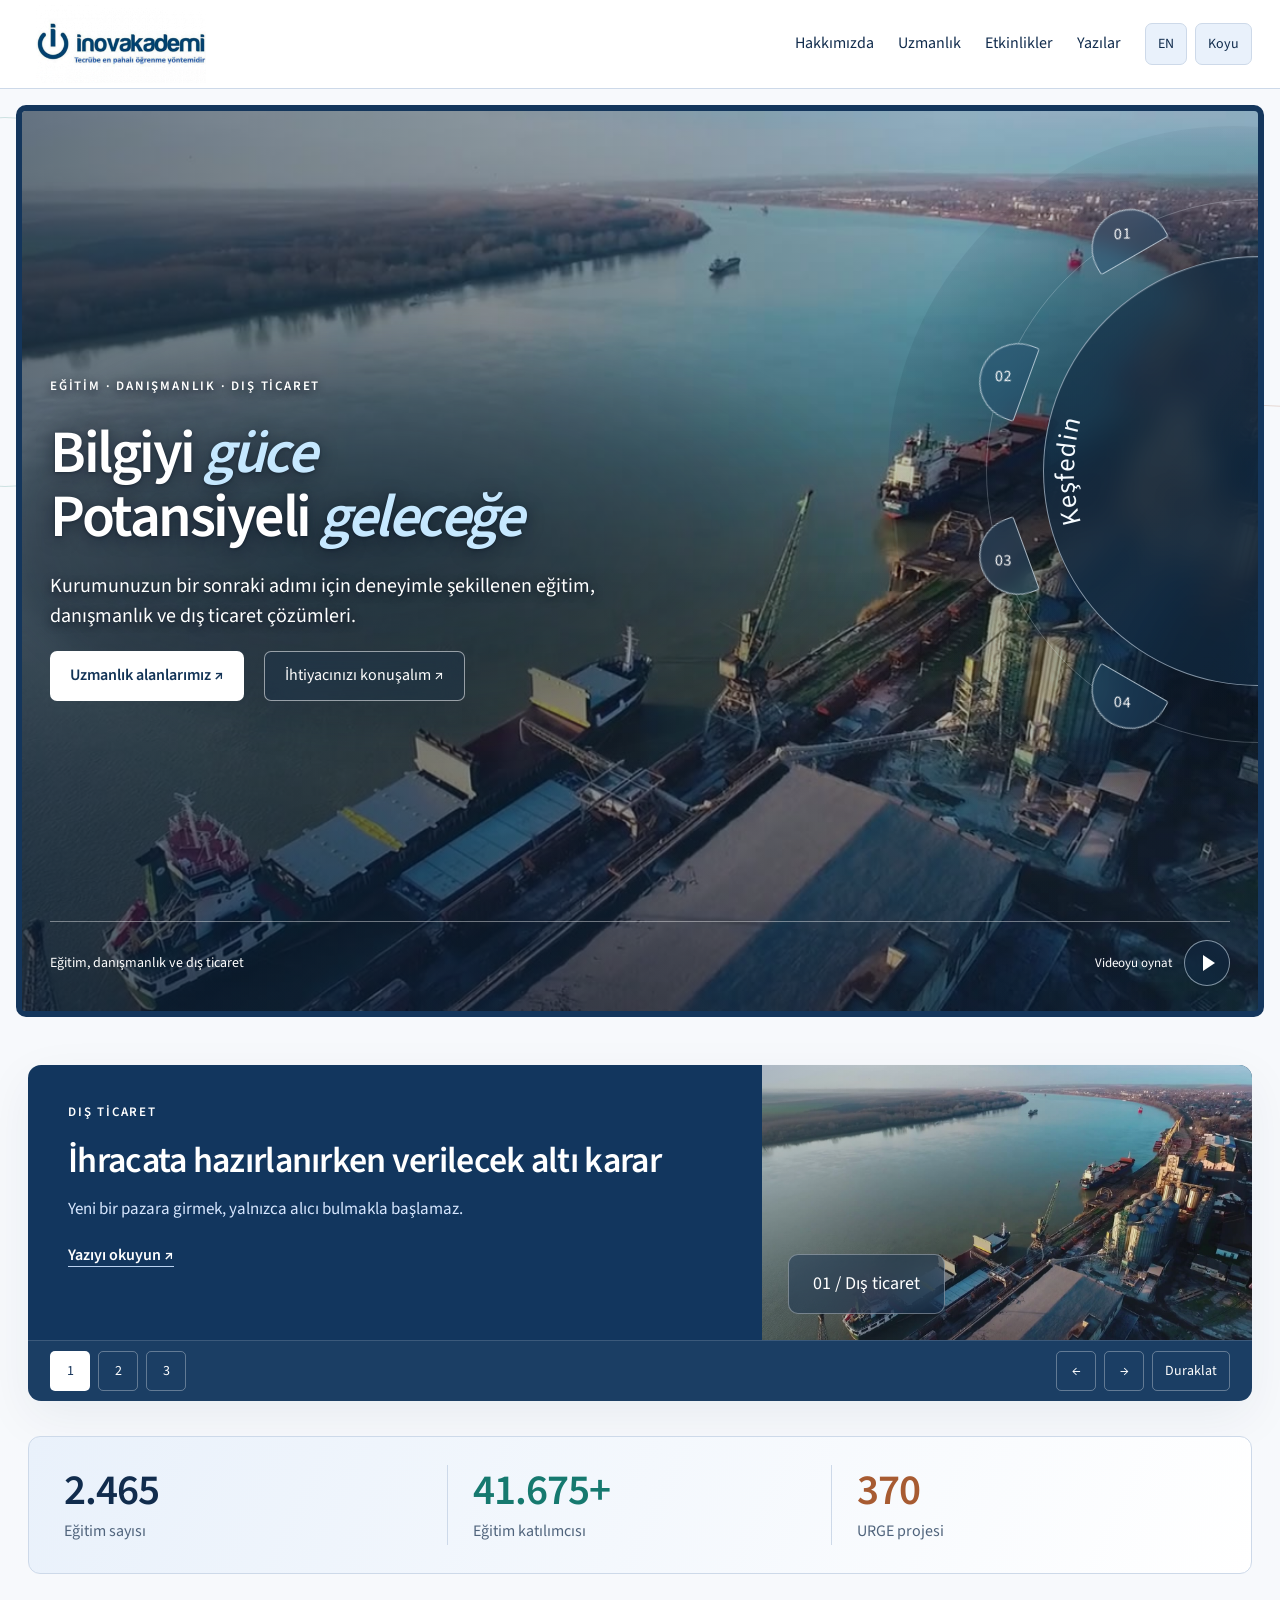
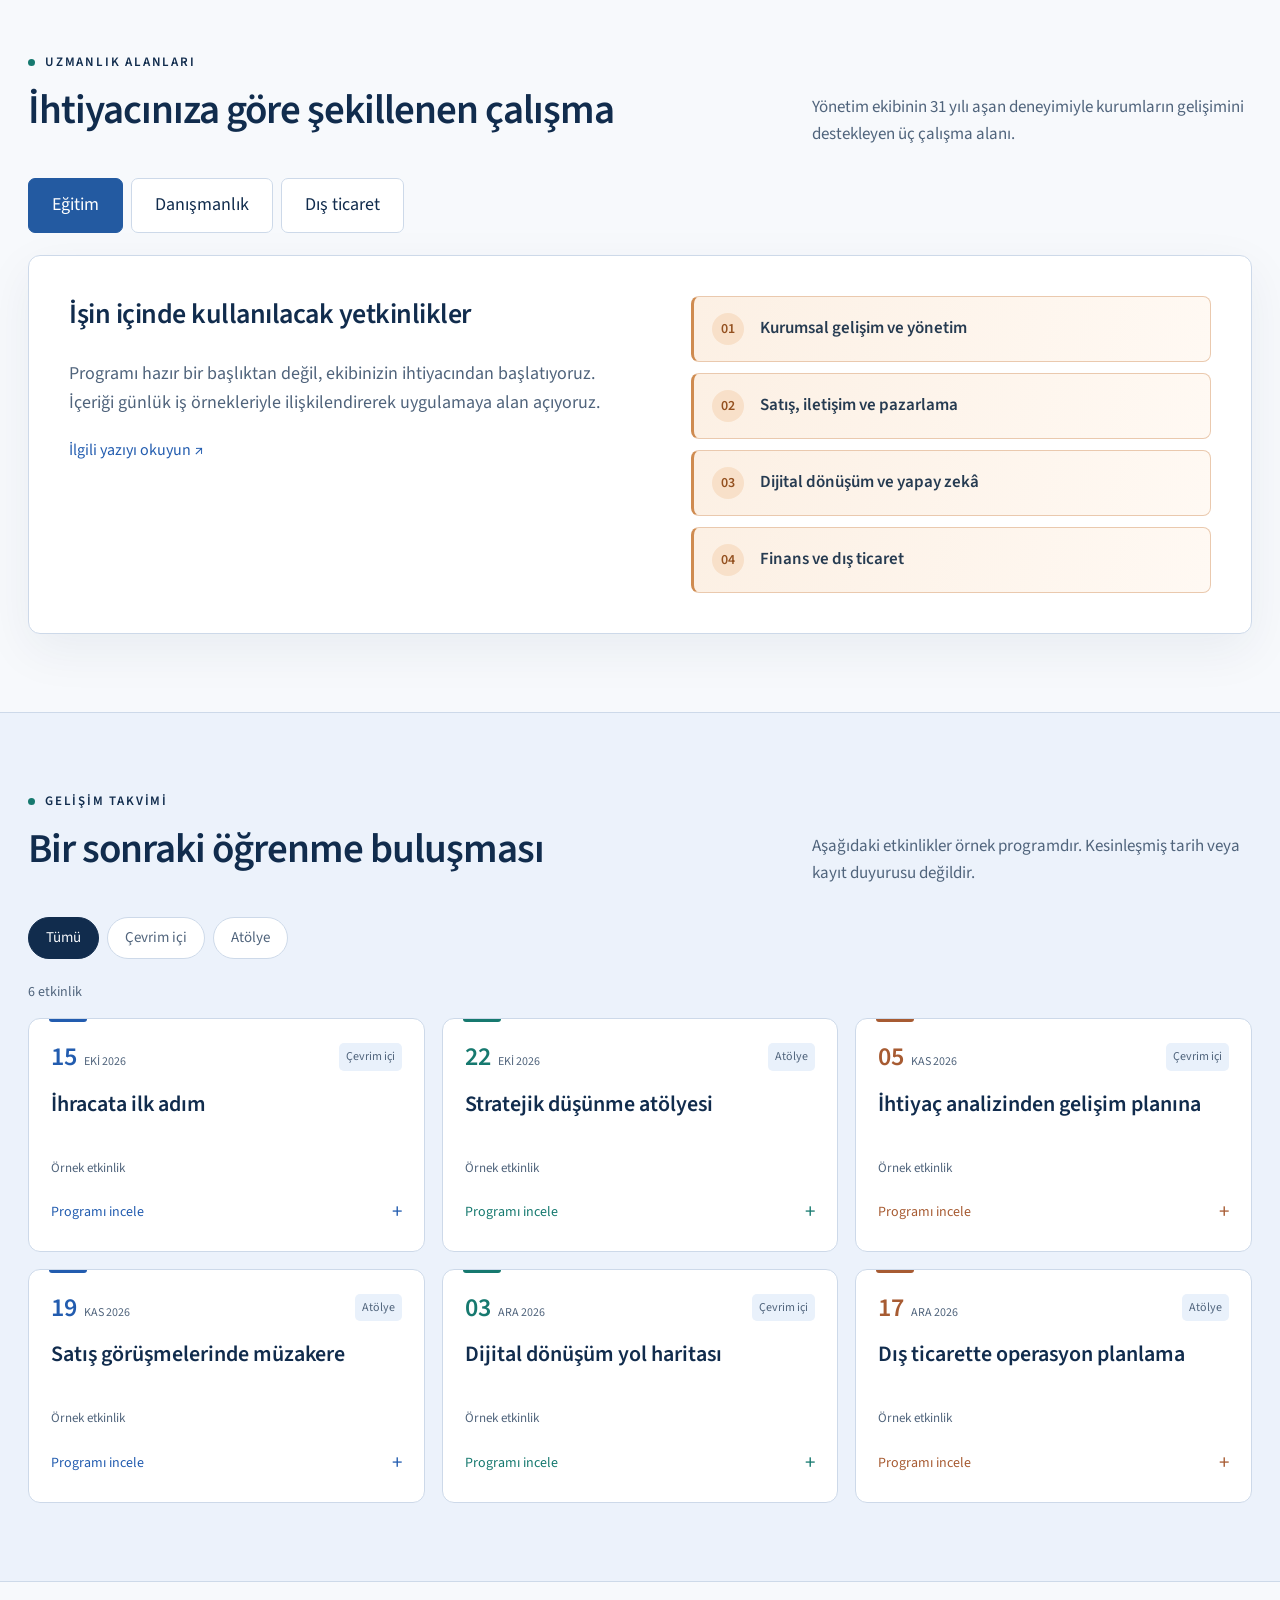
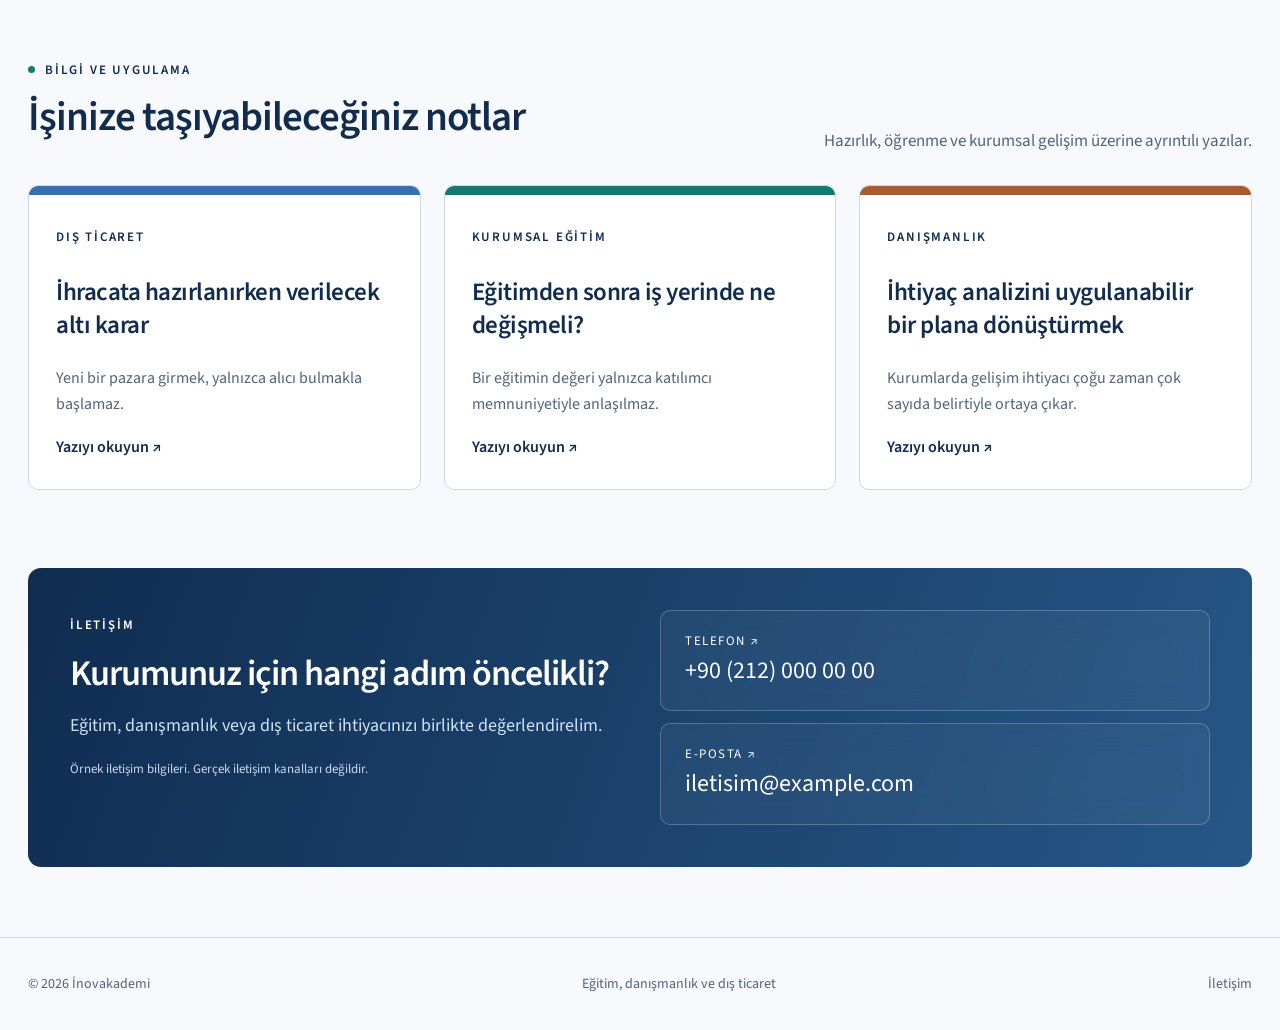
==== commit ce161319: "Add files via upload" ====
--- a/index.html
+++ b/index.html
@@ -1 +1 @@
-<!doctype html><html lang="tr"><head><meta charset="utf-8"><meta name="viewport" content="width=device-width,initial-scale=1"><meta name="description" content="İnovakademi kurumsal eğitim, dış ticaret ve danışmanlık"><meta name="theme-color" content="#102c50"><title>İnovakademi</title><link rel="stylesheet" href="style.css?v=arc5"></head><body><div class="ambient" aria-hidden="true"><i></i><i></i><i></i></div><div class="cursor-ring" aria-hidden="true"></div><a class="skip" href="#main" id="skip"></a><header><div class="wrap nav"><a href="#home" class="logo" aria-label="İnovakademi"><img src="logo.png" alt="İnovakademi" width="300" height="138"></a><nav class="navlinks" id="navlinks" aria-label="Navigation"></nav><div class="tools"><button class="control" id="language">EN</button><button class="control" id="theme"></button><button class="control menu" id="menu" aria-expanded="false" aria-controls="navlinks"></button></div></div></header><main id="main"></main><footer><div class="wrap footer-inner"><span>© 2026 İnovakademi</span><span id="footertext"></span><a href="#contact" id="footercontact"></a></div></footer><noscript><div class="noscript">Bu etkileşimli sayfa için JavaScript’i etkinleştirin. / Enable JavaScript to use this interactive page.</div></noscript><script src="main.js?v=arc5"></script></body></html>
+<!doctype html><html lang="tr"><head><meta charset="utf-8"><meta name="viewport" content="width=device-width,initial-scale=1"><meta name="description" content="İnovakademi kurumsal eğitim, dış ticaret ve danışmanlık"><meta name="theme-color" content="#102c50"><title>İnovakademi</title><link rel="stylesheet" href="style.css?v=contrast6"></head><body><div class="ambient" aria-hidden="true"><i></i><i></i><i></i></div><div class="cursor-ring" aria-hidden="true"></div><a class="skip" href="#main" id="skip"></a><header><div class="wrap nav"><a href="#home" class="logo" aria-label="İnovakademi"><img src="logo.png" alt="İnovakademi" width="300" height="138"></a><nav class="navlinks" id="navlinks" aria-label="Navigation"></nav><div class="tools"><button class="control" id="language">EN</button><button class="control" id="theme"></button><button class="control menu" id="menu" aria-expanded="false" aria-controls="navlinks"></button></div></div></header><main id="main"></main><footer><div class="wrap footer-inner"><span>© 2026 İnovakademi</span><span id="footertext"></span><a href="#contact" id="footercontact"></a></div></footer><noscript><div class="noscript">Bu etkileşimli sayfa için JavaScript’i etkinleştirin. / Enable JavaScript to use this interactive page.</div></noscript><script src="main.js?v=contrast6"></script></body></html>
--- a/style.css
+++ b/style.css
@@ -14,3 +14,6 @@
 
 /* Curved label, outward ripples and icon-only video control */
 .hero h1 .hero-emphasis{font-style:italic;font-weight:600;color:#c6e8ff}.core-arc-label{position:absolute;inset:0;width:100%;height:100%;overflow:visible;pointer-events:none}.core-arc-label text{fill:#f5fbff;font-family:Source,Arial,sans-serif;font-size:27px;font-weight:400;letter-spacing:1px}.core-ripples{position:absolute;left:32%;top:50%;width:58px;height:58px;translate:-50% -50%;pointer-events:none}.core-ripples i{position:absolute;inset:0;border:1px solid #d9f3ff8c;border-radius:50%;animation:ripple-out 3.6s ease-out infinite;opacity:0}.core-ripples i:nth-child(2){animation-delay:1.2s}.core-ripples i:nth-child(3){animation-delay:2.4s}@keyframes ripple-out{0%{transform:scale(.32);opacity:0}18%{opacity:.7}100%{transform:scale(1.65);opacity:0}}.video-controls #videoControl{width:46px;height:46px;min-width:46px;display:grid;place-items:center;padding:0;border-radius:50%;background:#102f4d70;border-color:#e5f4ff88}.video-symbol{display:block;width:16px;height:18px;position:relative}.video-symbol.is-pause:before,.video-symbol.is-pause:after{content:'';position:absolute;top:1px;width:4px;height:16px;border-radius:1px;background:white}.video-symbol.is-pause:before{left:2px}.video-symbol.is-pause:after{right:2px}.video-symbol.is-play:before{content:'';position:absolute;left:4px;top:1px;border-left:12px solid white;border-top:8px solid transparent;border-bottom:8px solid transparent}.hero-bottom{padding-top:18px}@media(min-width:851px){.hero-inner{min-height:900px;padding-bottom:125px}.edge-discovery{top:40%}.hero-bottom{position:absolute;bottom:25px;left:50%;translate:-50% 0;width:min(1240px,calc(100% - 56px));margin-top:0}.hero-composition{display:flex;align-items:center;min-height:600px}.hero-copy{width:calc(100% - 420px)}}@media(min-width:851px) and (max-width:1100px){.hero-copy{width:calc(100% - 310px)}}@media(max-width:850px){.hero-bottom{margin-top:28px}.edge-discovery{bottom:350px}.hero-composition{padding-bottom:425px}.hero-inner{padding-bottom:24px}}@media(max-width:520px){.hero-composition{padding-bottom:355px}.edge-discovery{bottom:300px}.core-arc-label text{font-size:31px}.core-ripples{width:38px;height:38px}.hero h1{line-height:1.12}}@media(prefers-reduced-motion:reduce){.core-ripples i{animation:none;opacity:.4;transform:scale(.65)}.core-ripples i:nth-child(2){transform:scale(1)}.core-ripples i:nth-child(3){transform:scale(1.35)}}
+
+/* Local contrast and soft orange service accents */
+.edge-discovery{isolation:isolate}.edge-wheel:before{content:'';position:absolute;inset:-65px -40px -65px -90px;border-radius:50%;background:radial-gradient(ellipse at 48% 50%,rgba(3,17,34,.52) 0%,rgba(5,23,43,.36) 40%,rgba(5,23,43,.12) 62%,transparent 76%);pointer-events:none;z-index:-1}.edge-core{background:linear-gradient(120deg,rgba(20,48,72,.68),rgba(15,36,58,.78));border-color:#e4f2ff88}.hero-copy{position:relative;isolation:isolate}.hero-copy:before{content:'';position:absolute;inset:-48px -45px -38px -38px;z-index:-1;pointer-events:none;border-radius:45%;background:radial-gradient(ellipse at 42% 52%,rgba(3,18,35,.48),rgba(3,18,35,.24) 48%,transparent 76%);filter:blur(13px)}.hero-copy h1{text-shadow:0 3px 16px rgba(0,12,27,.5),0 1px 3px rgba(0,12,27,.35)}.hero-copy p,.hero-copy>.eyebrow{text-shadow:0 2px 9px rgba(0,12,27,.7)}.service-panel ul{display:grid;gap:11px;align-content:start}.service-panel li{border:1px solid #eac9ae;border-left:3px solid #cf8b50;background:linear-gradient(100deg,#fcf0e4,#fff9f3);border-radius:8px;padding:16px 18px;color:#263b51;font-weight:600;align-items:center;gap:16px;transition:background .2s,border-color .2s,box-shadow .2s}.service-panel li span{color:#945120;font-weight:600;flex-shrink:0;width:32px;height:32px;display:grid;place-items:center;background:#f8e0c9;border-radius:50%;font-size:14px}.service-panel li:hover{padding-left:18px;background:linear-gradient(100deg,#fae4ce,#fff2e6);border-color:#d29a6a;color:#263b51;box-shadow:0 4px 12px #a9632610}[data-theme=dark] .service-panel li{background:linear-gradient(100deg,#392d28,#29272b);border-color:#725038;border-left-color:#df9b63;color:#f4e4d8}[data-theme=dark] .service-panel li span{background:#533a2b;color:#ffc18d}[data-theme=dark] .service-panel li:hover{background:linear-gradient(100deg,#483327,#342a29);color:#fff0e5;border-color:#b47b50}@media(max-width:700px){.service-panel li{padding:13px 12px;gap:11px}.service-panel li:hover{padding-left:12px}.hero-copy:before{inset:-25px -10px -20px;filter:blur(8px)}.edge-wheel:before{inset:-30px -20px -30px -45px}}
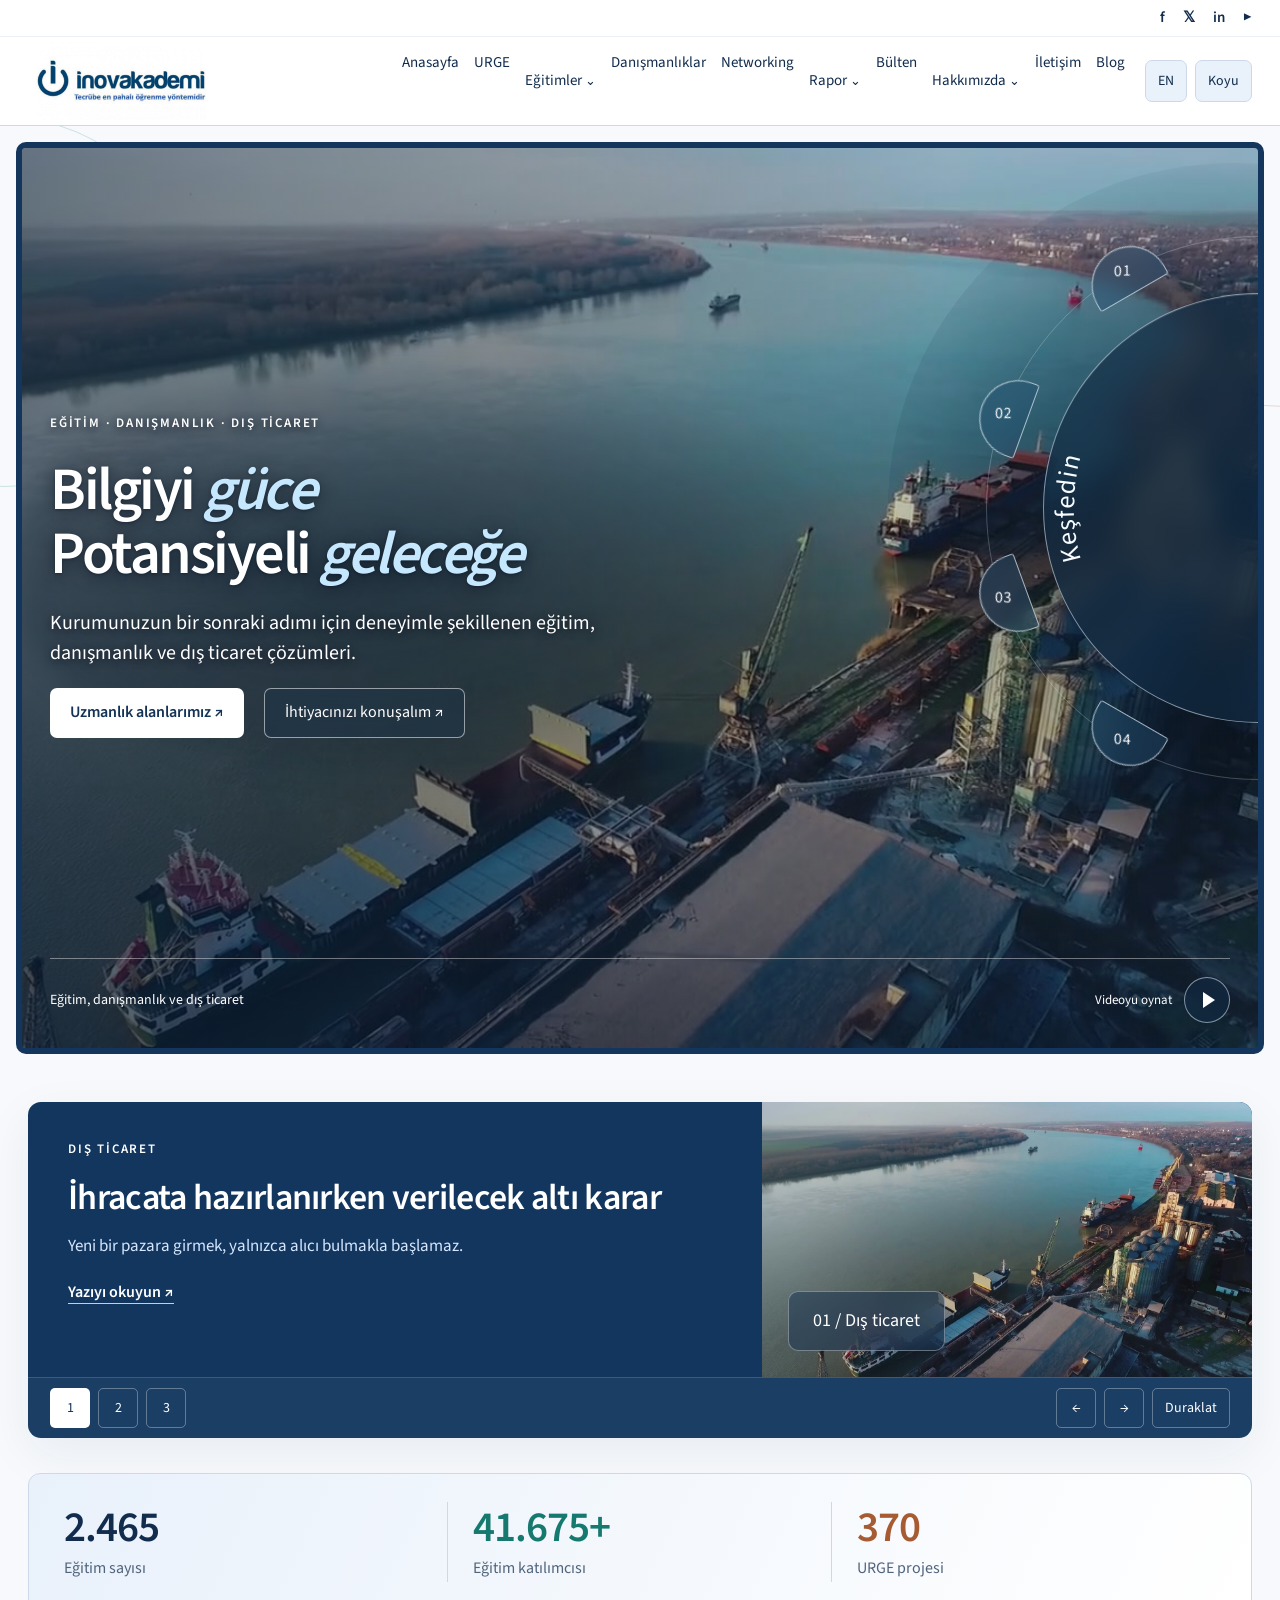
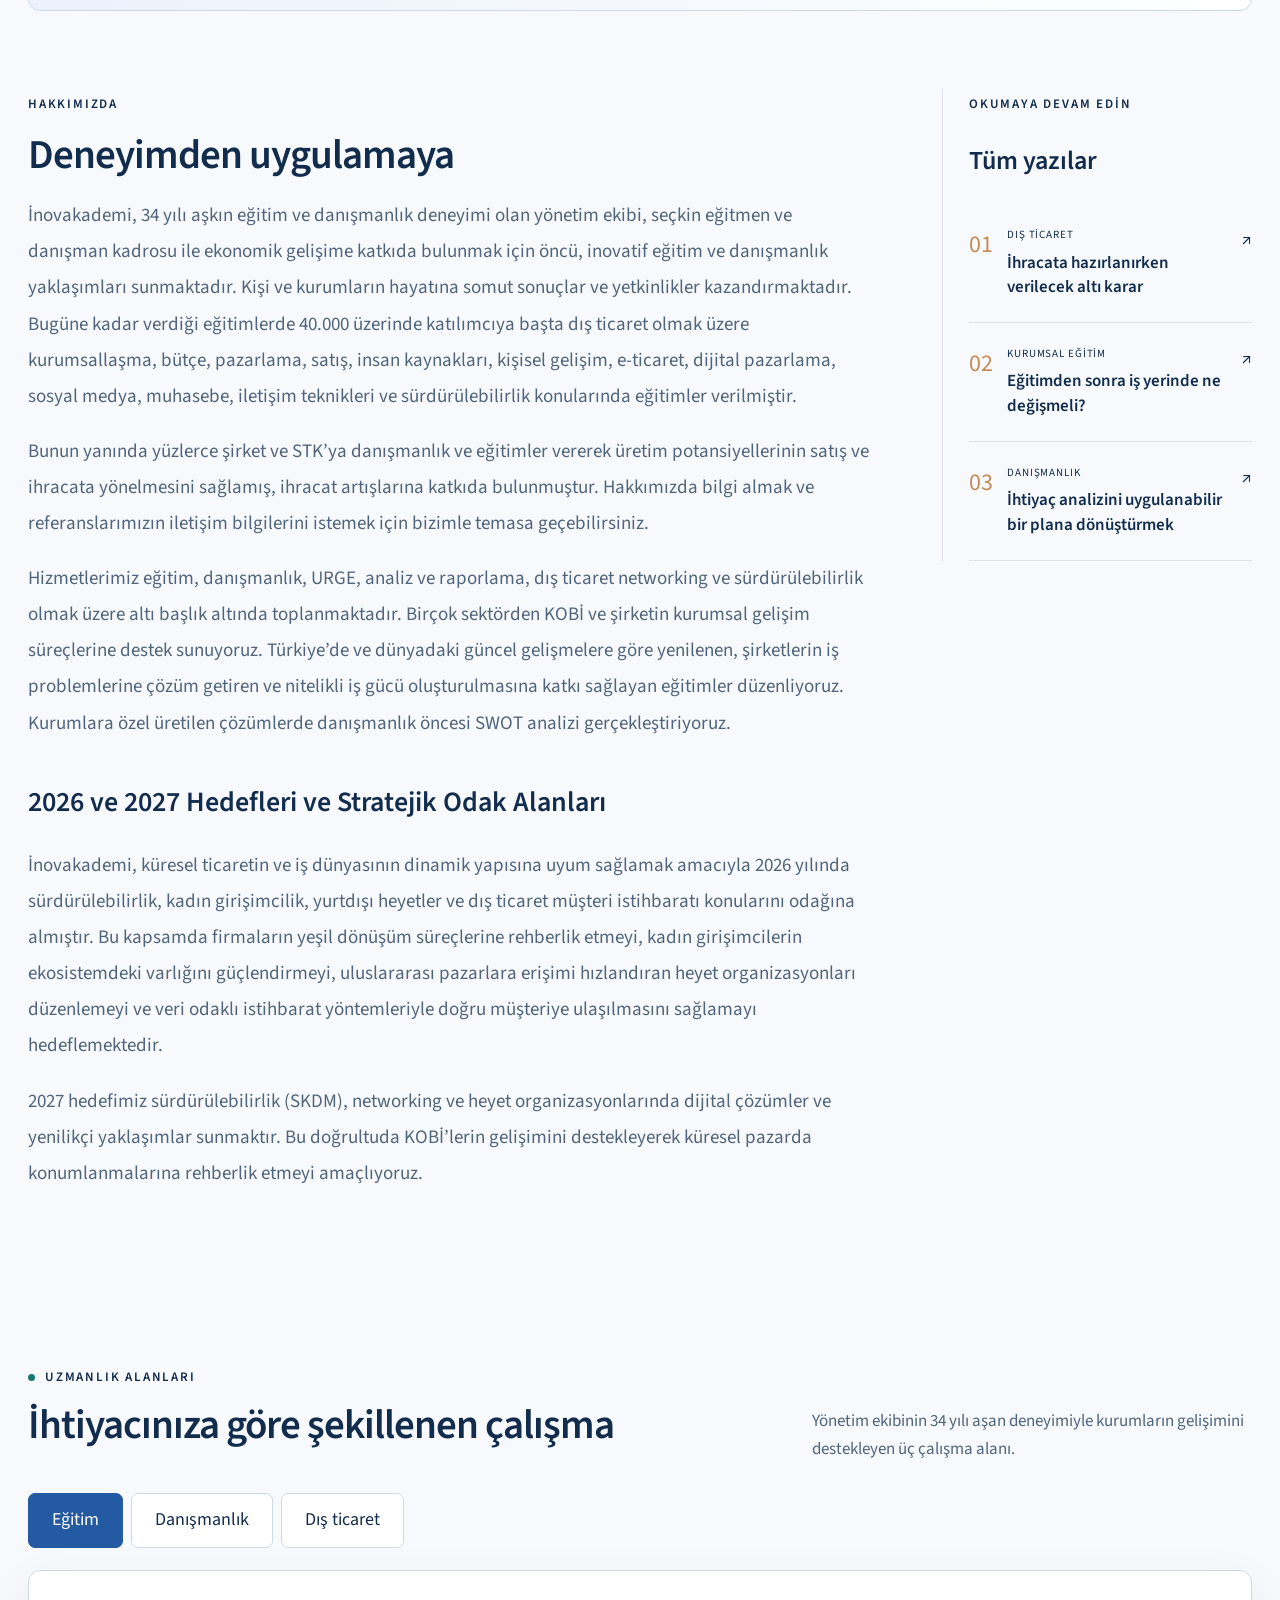
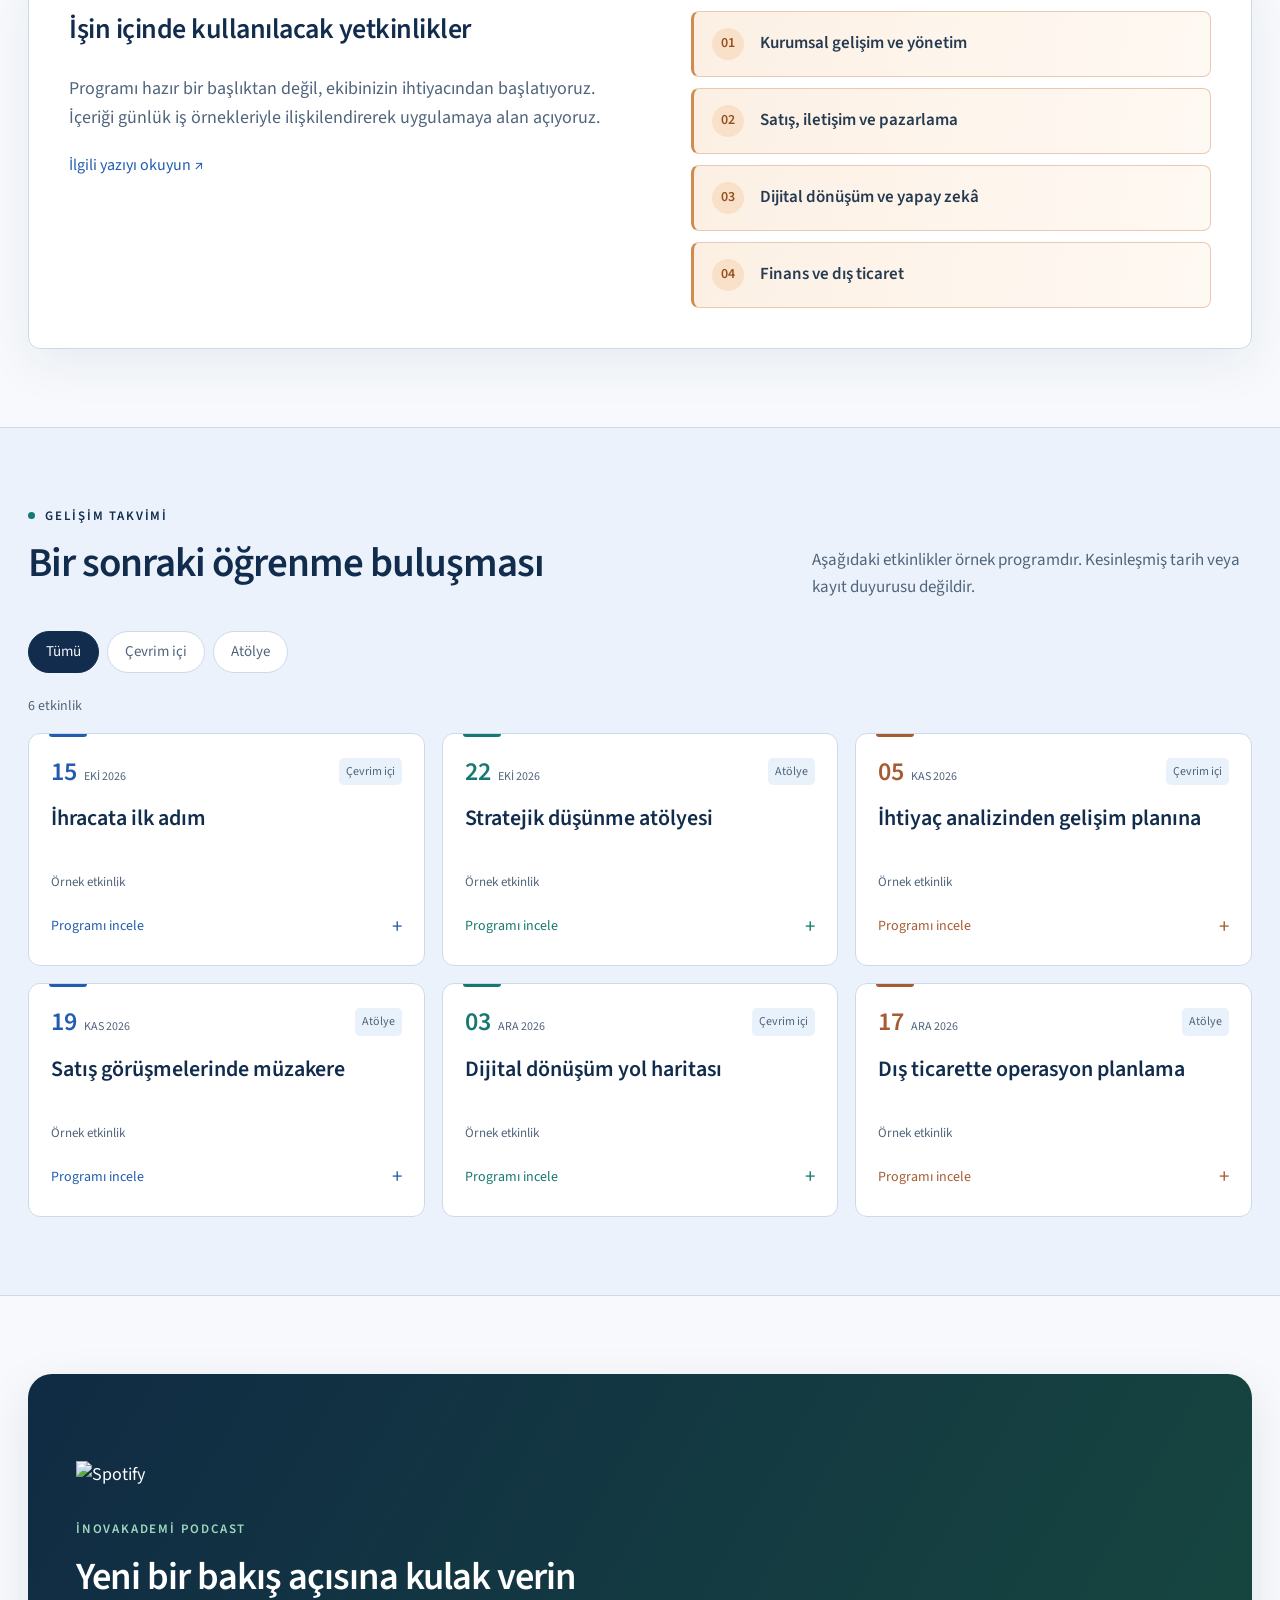
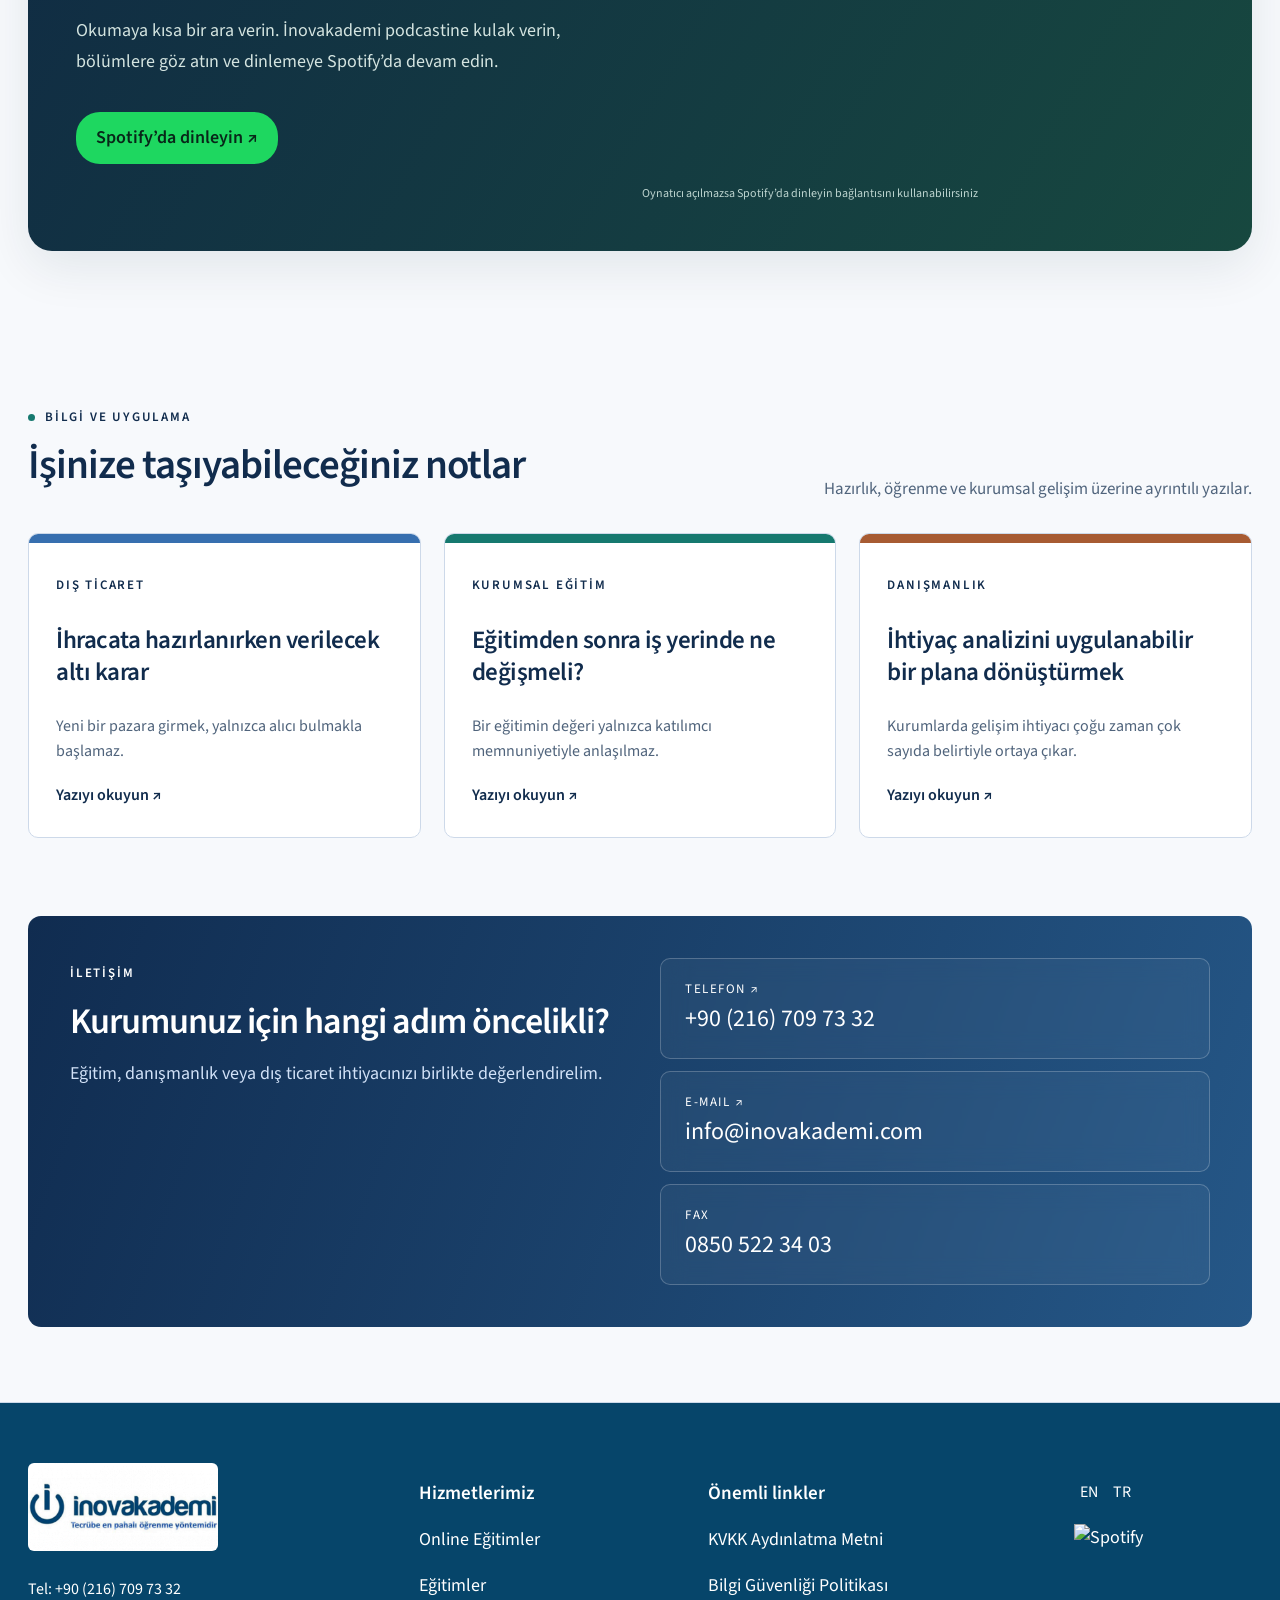
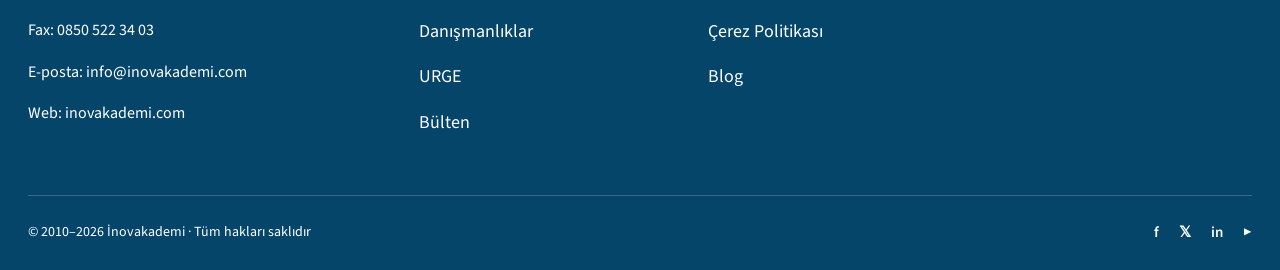
==== commit 58490afc: "Add files via upload" ====
--- a/index.html
+++ b/index.html
@@ -1 +1 @@
-<!doctype html><html lang="tr"><head><meta charset="utf-8"><meta name="viewport" content="width=device-width,initial-scale=1"><meta name="description" content="İnovakademi kurumsal eğitim, dış ticaret ve danışmanlık"><meta name="theme-color" content="#102c50"><title>İnovakademi</title><link rel="stylesheet" href="style.css?v=contrast6"></head><body><div class="ambient" aria-hidden="true"><i></i><i></i><i></i></div><div class="cursor-ring" aria-hidden="true"></div><a class="skip" href="#main" id="skip"></a><header><div class="wrap nav"><a href="#home" class="logo" aria-label="İnovakademi"><img src="logo.png" alt="İnovakademi" width="300" height="138"></a><nav class="navlinks" id="navlinks" aria-label="Navigation"></nav><div class="tools"><button class="control" id="language">EN</button><button class="control" id="theme"></button><button class="control menu" id="menu" aria-expanded="false" aria-controls="navlinks"></button></div></div></header><main id="main"></main><footer><div class="wrap footer-inner"><span>© 2026 İnovakademi</span><span id="footertext"></span><a href="#contact" id="footercontact"></a></div></footer><noscript><div class="noscript">Bu etkileşimli sayfa için JavaScript’i etkinleştirin. / Enable JavaScript to use this interactive page.</div></noscript><script src="main.js?v=contrast6"></script></body></html>
+<!doctype html><html lang="tr"><head><meta charset="utf-8"><meta name="viewport" content="width=device-width,initial-scale=1"><meta name="description" content="İnovakademi kurumsal eğitim, dış ticaret ve danışmanlık"><meta name="theme-color" content="#102c50"><title>İnovakademi</title><link rel="stylesheet" href="style.css?v=podcast9"></head><body><div class="ambient" aria-hidden="true"><i></i><i></i><i></i></div><div class="cursor-ring" aria-hidden="true"></div><a class="skip" href="#main" id="skip"></a><header><div class="wrap nav"><a href="#home" class="logo" aria-label="İnovakademi"><img src="logo.png" alt="İnovakademi" width="300" height="138"></a><nav class="navlinks" id="navlinks" aria-label="Navigation"></nav><div class="tools"><button class="control" id="language">EN</button><button class="control" id="theme"></button><button class="control menu" id="menu" aria-expanded="false" aria-controls="navlinks"></button></div></div></header><main id="main"></main><footer><div class="wrap footer-inner"><span>© 2026 İnovakademi</span><span id="footertext"></span><a href="#contact" id="footercontact"></a></div></footer><noscript><div class="noscript">Bu etkileşimli sayfa için JavaScript’i etkinleştirin. / Enable JavaScript to use this interactive page.</div></noscript><script src="main.js?v=podcast9"></script></body></html>
--- a/style.css
+++ b/style.css
@@ -17,3 +17,8 @@
 
 /* Local contrast and soft orange service accents */
 .edge-discovery{isolation:isolate}.edge-wheel:before{content:'';position:absolute;inset:-65px -40px -65px -90px;border-radius:50%;background:radial-gradient(ellipse at 48% 50%,rgba(3,17,34,.52) 0%,rgba(5,23,43,.36) 40%,rgba(5,23,43,.12) 62%,transparent 76%);pointer-events:none;z-index:-1}.edge-core{background:linear-gradient(120deg,rgba(20,48,72,.68),rgba(15,36,58,.78));border-color:#e4f2ff88}.hero-copy{position:relative;isolation:isolate}.hero-copy:before{content:'';position:absolute;inset:-48px -45px -38px -38px;z-index:-1;pointer-events:none;border-radius:45%;background:radial-gradient(ellipse at 42% 52%,rgba(3,18,35,.48),rgba(3,18,35,.24) 48%,transparent 76%);filter:blur(13px)}.hero-copy h1{text-shadow:0 3px 16px rgba(0,12,27,.5),0 1px 3px rgba(0,12,27,.35)}.hero-copy p,.hero-copy>.eyebrow{text-shadow:0 2px 9px rgba(0,12,27,.7)}.service-panel ul{display:grid;gap:11px;align-content:start}.service-panel li{border:1px solid #eac9ae;border-left:3px solid #cf8b50;background:linear-gradient(100deg,#fcf0e4,#fff9f3);border-radius:8px;padding:16px 18px;color:#263b51;font-weight:600;align-items:center;gap:16px;transition:background .2s,border-color .2s,box-shadow .2s}.service-panel li span{color:#945120;font-weight:600;flex-shrink:0;width:32px;height:32px;display:grid;place-items:center;background:#f8e0c9;border-radius:50%;font-size:14px}.service-panel li:hover{padding-left:18px;background:linear-gradient(100deg,#fae4ce,#fff2e6);border-color:#d29a6a;color:#263b51;box-shadow:0 4px 12px #a9632610}[data-theme=dark] .service-panel li{background:linear-gradient(100deg,#392d28,#29272b);border-color:#725038;border-left-color:#df9b63;color:#f4e4d8}[data-theme=dark] .service-panel li span{background:#533a2b;color:#ffc18d}[data-theme=dark] .service-panel li:hover{background:linear-gradient(100deg,#483327,#342a29);color:#fff0e5;border-color:#b47b50}@media(max-width:700px){.service-panel li{padding:13px 12px;gap:11px}.service-panel li:hover{padding-left:12px}.hero-copy:before{inset:-25px -10px -20px;filter:blur(8px)}.edge-wheel:before{inset:-30px -20px -30px -45px}}
+/* Corporate navigation, editorial sidebar and podcast */
+.social-top{border-bottom:1px solid #8298b326}.social-top>.wrap{display:flex;justify-content:flex-end;gap:18px;padding-block:6px}.social-top a,.social-links a{text-decoration:none;font-weight:700;font-size:15px}.nav{max-width:1600px;gap:20px}.nav .logo{flex-shrink:0}.nav .logo img{width:170px}.navlinks{gap:15px;flex:1;justify-content:flex-end}.navlinks>a,.nav-trigger{font-size:15px;white-space:nowrap}.nav-group{position:relative}.nav-trigger{background:none;border:0;color:inherit;font-family:inherit;padding:18px 0;cursor:pointer}.nav-dropdown{display:none;position:absolute;top:100%;left:-18px;min-width:215px;padding:10px;background:var(--paper,#fff);color:var(--ink,#173454);border:1px solid #91a6c33d;border-radius:12px;box-shadow:0 18px 40px #071e3c20;z-index:100}.nav-dropdown a{display:block;padding:10px 12px;border-radius:6px;text-decoration:none}.nav-dropdown a:hover{background:#e7a46b22}.nav-group:hover .nav-dropdown,.nav-group:focus-within .nav-dropdown,.nav-trigger[aria-expanded=true]+.nav-dropdown{display:block}.corporate-layout,.reading-layout{display:grid;grid-template-columns:minmax(0,1fr) 310px;gap:70px;align-items:start}.corporate-copy p{line-height:1.9;color:var(--muted,#536b83);font-size:19px}.corporate-copy h3{font-size:28px;margin-top:42px}.blog-rail{position:sticky;top:155px;border-left:1px solid #8a9dbb40;padding-left:26px}.blog-rail h3{font-size:26px}.blog-rail a{display:flex;gap:14px;align-items:start;text-decoration:none;padding:22px 0;border-bottom:1px solid #8a9dbb40;color:inherit;transition:color .2s,transform .2s}.blog-rail a:hover{color:#ba733c;transform:translateX(4px)}.rail-number{font-size:24px;color:#c68a55;font-weight:300}.blog-rail small{display:block;font-size:11px;letter-spacing:.08em;margin-bottom:7px}.blog-rail strong{font-size:17px;line-height:1.45;display:block}.reading-layout>.article{width:100%;padding-inline:0}.reading-layout>.blog-rail{margin-top:90px}.podcast-feature{display:grid;grid-template-columns:1fr 1.1fr;gap:55px;align-items:center;padding:48px;border-radius:24px;background:linear-gradient(120deg,#102b44,#17483f);color:#fff;box-shadow:0 16px 50px #08273717}.spotify-logo{width:145px;height:auto;display:block;object-fit:contain}.podcast-feature .eyebrow{display:block;margin-top:30px;color:#9ed9bf}.podcast-feature h2{font-size:clamp(28px,3vw,43px);line-height:1.1;margin:16px 0}.podcast-feature p{color:#d4e4e0;line-height:1.7}.podcast-link{display:inline-block;margin-top:16px;padding:12px 20px;border-radius:24px;background:#1ed760;color:#082719;font-weight:600;text-decoration:none}.podcast-player iframe{border:0;border-radius:14px;display:block;max-width:100%}.podcast-player small{display:block;font-size:12px;color:#bdd4cf;margin-top:10px}footer{margin-top:75px;background:#06456a!important;color:#fff!important;padding:60px 0 0}footer a{color:inherit;text-decoration:none}.footer-columns{display:grid;grid-template-columns:1.4fr 1fr 1.3fr .7fr;gap:35px}.footer-columns>div>a{display:block;margin:17px 0}.footer-columns h3{font-size:19px}.footer-columns p{font-size:16px}.footer-logo{width:190px;background:#fff;border-radius:6px}.footer-columns button{background:none;border:0;color:white;font:inherit;cursor:pointer}.footer-bottom{margin-top:40px;border-top:1px solid #ffffff30;padding-block:25px;display:flex;justify-content:space-between;gap:20px;font-size:14px}.social-links{display:flex;gap:20px}[data-theme=dark] .nav-dropdown{background:#152b40;color:#e2edf6}[data-theme=dark] .corporate-copy p{color:#b8cbdc}
+@media(max-width:1250px){.navlinks{gap:9px}.navlinks>a,.nav-trigger{font-size:13px}.nav .logo img{width:135px}.nav{gap:12px}.tools{gap:5px}.tools .control{padding:9px}.corporate-layout,.reading-layout{gap:35px;grid-template-columns:minmax(0,1fr) 270px}}
+@media(max-width:1000px){.menu{display:inline-flex!important}.navlinks{display:none;position:absolute;top:100%;left:0;right:0;background:var(--paper,#fff);padding:20px;max-height:75vh;overflow:auto;flex-direction:column;align-items:stretch}.navlinks.open{display:flex}.navlinks>a,.nav-trigger{font-size:17px;padding:10px}.nav-dropdown{position:static;box-shadow:none;margin-bottom:8px}.tools{margin-left:auto}.podcast-feature{gap:25px;padding:30px}.footer-columns{grid-template-columns:1fr 1fr}.corporate-layout,.reading-layout{grid-template-columns:1fr}.blog-rail{position:static;border-left:0;padding:25px;border:1px solid #8298b340;border-radius:18px}.reading-layout>.blog-rail{margin:0 0 35px}[data-theme=dark] .navlinks{background:#152b40}}
+@media(max-width:650px){.podcast-feature{grid-template-columns:1fr;padding:24px}.footer-columns{grid-template-columns:1fr;gap:20px}.footer-bottom{flex-direction:column}.corporate-copy p{font-size:17px}.social-top>.wrap{gap:20px}.podcast-player{min-width:0}}
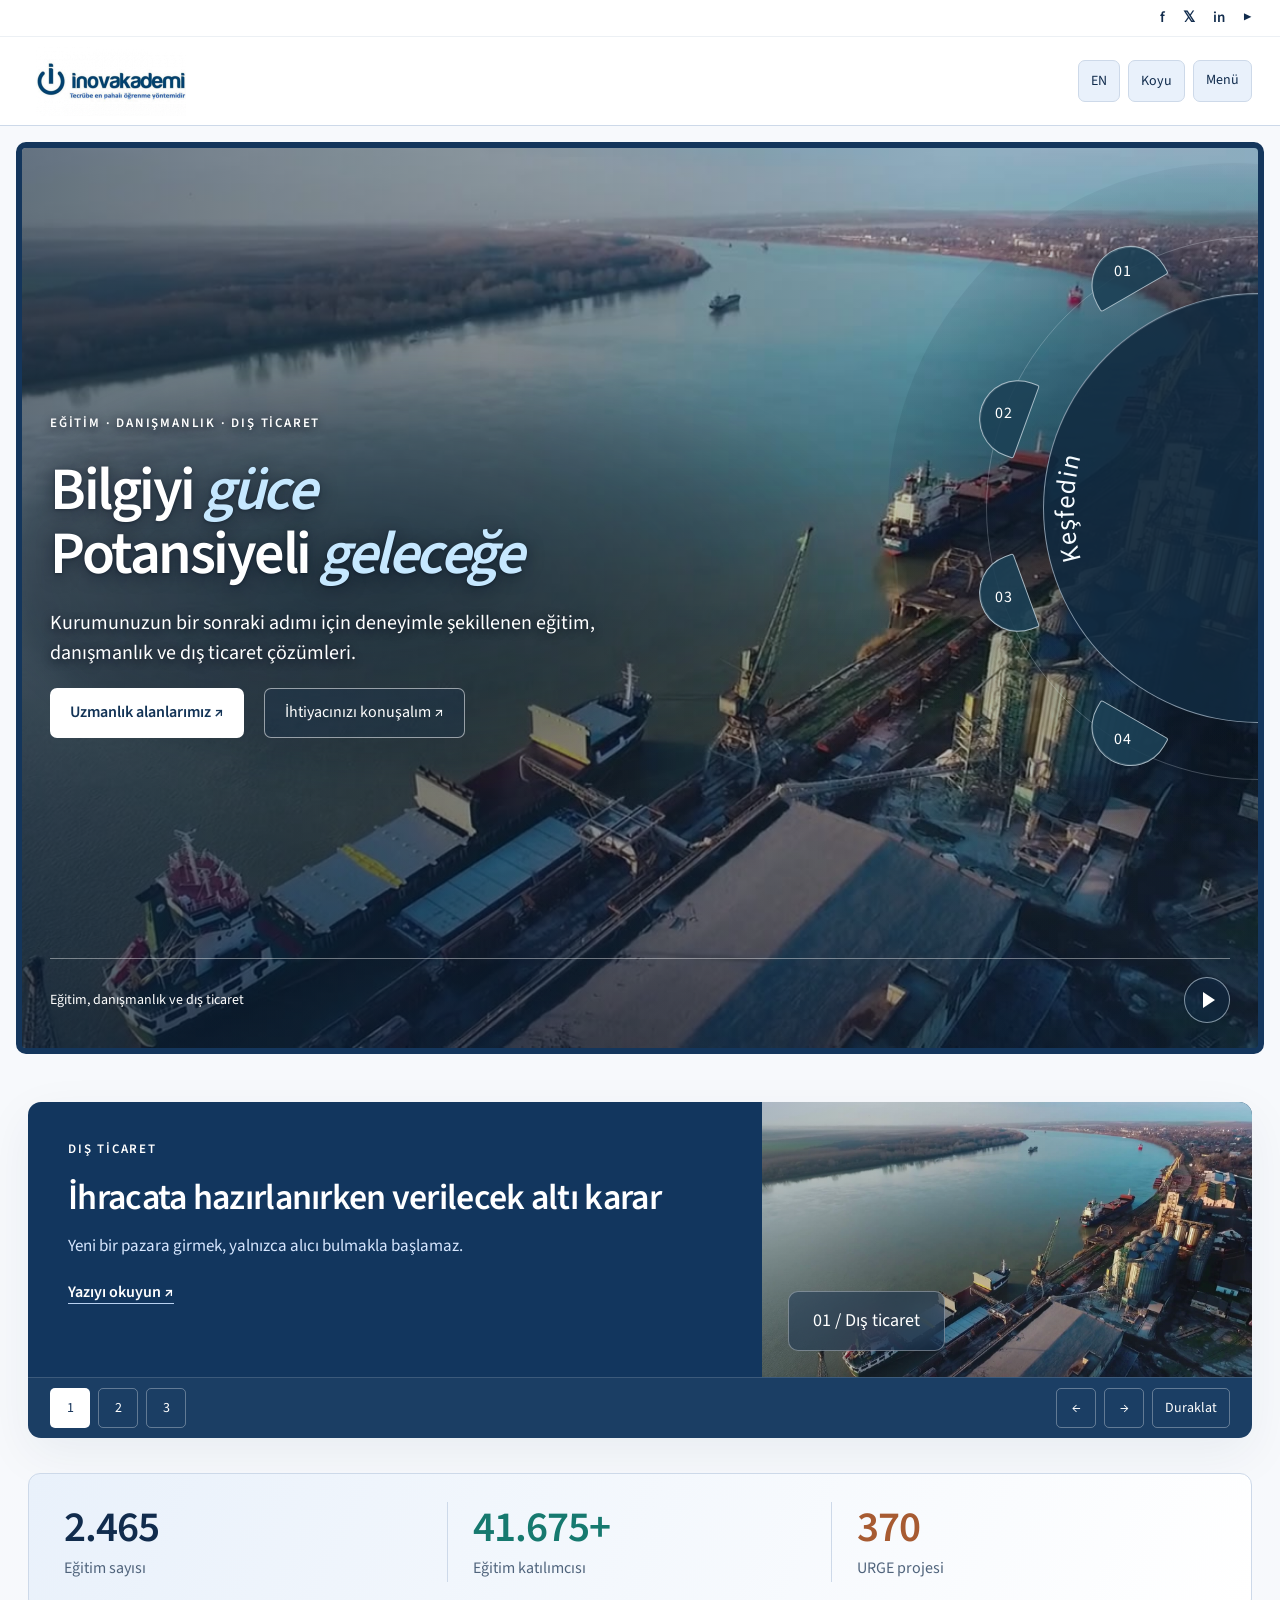
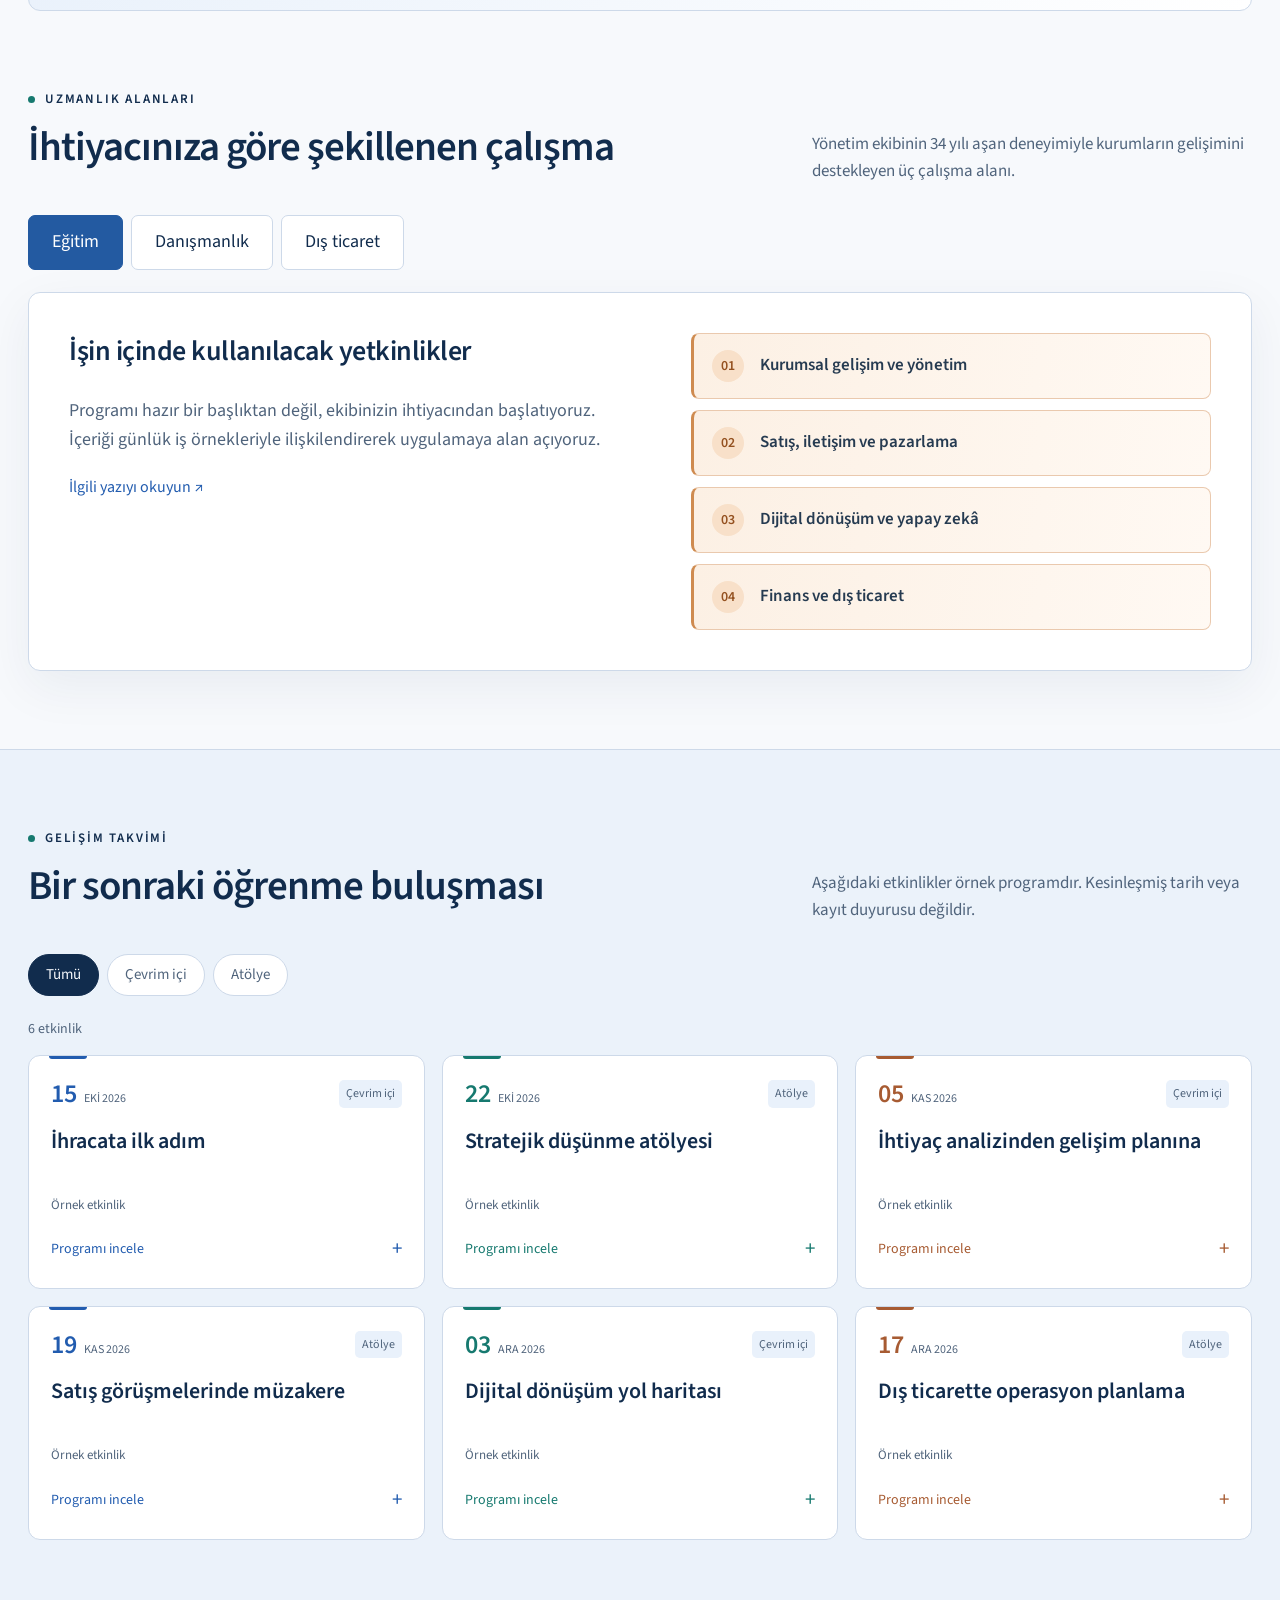
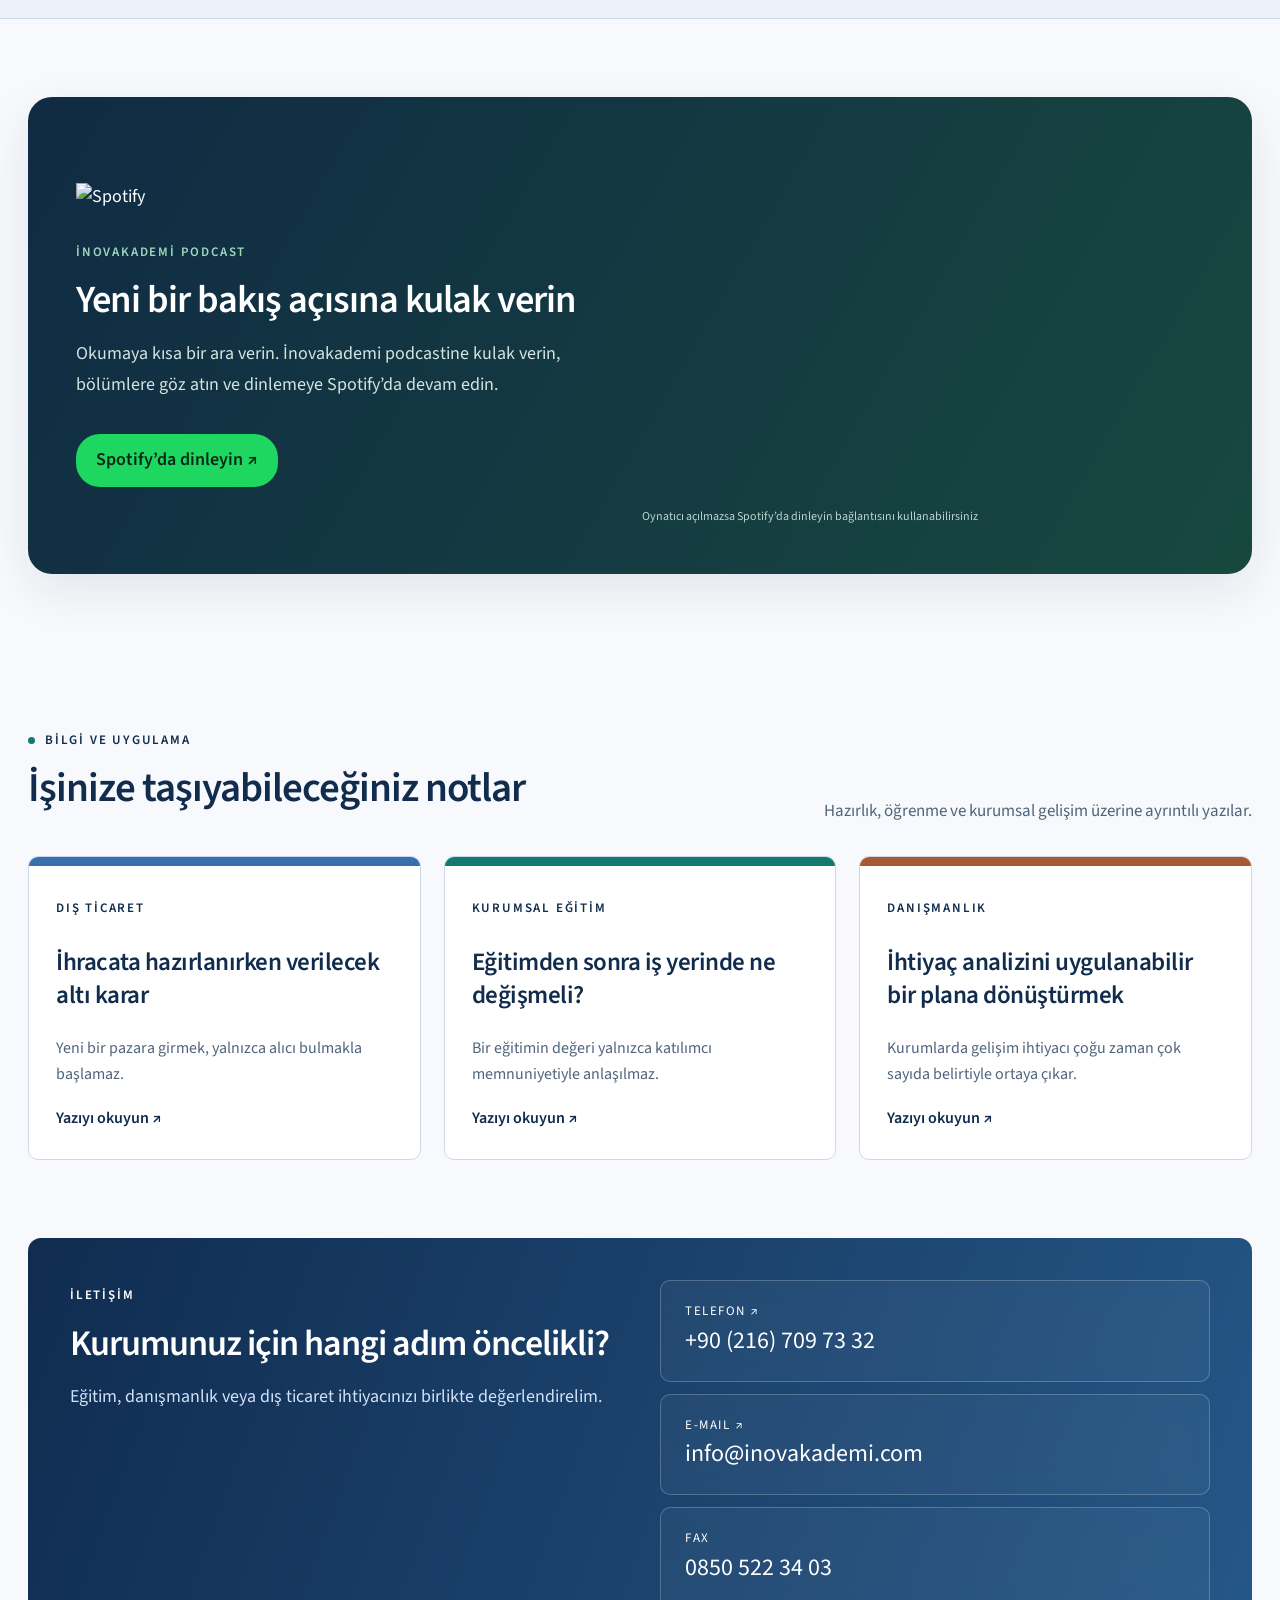
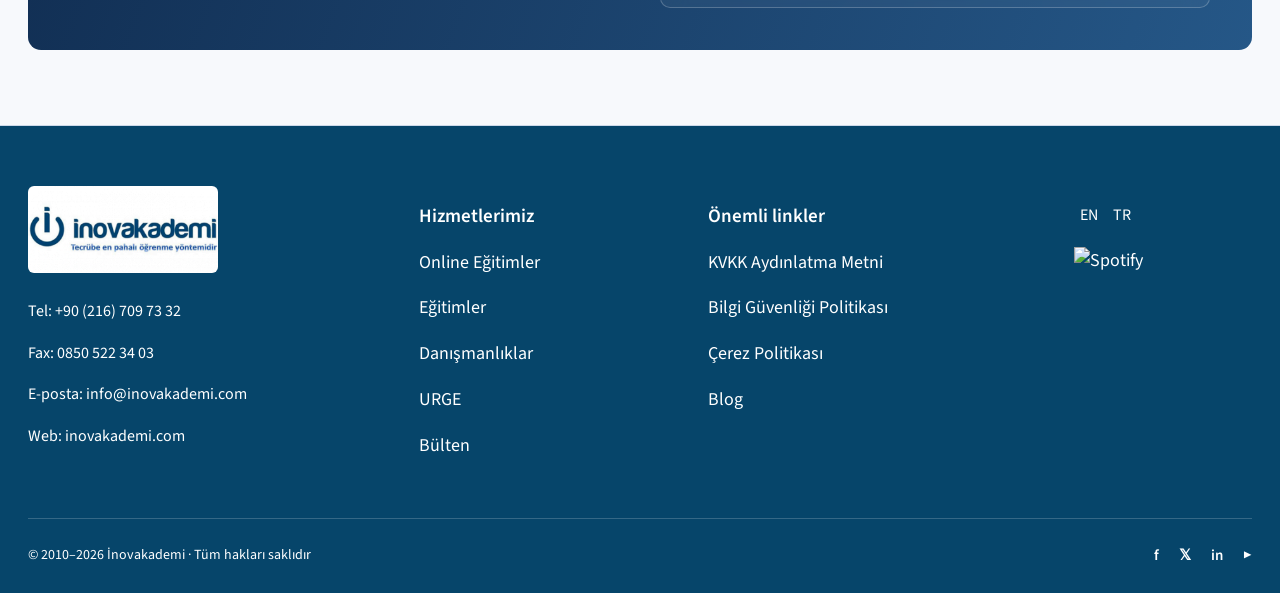
==== commit 02d19168: "Add files via upload" ====
--- a/index.html
+++ b/index.html
@@ -1 +1 @@
-<!doctype html><html lang="tr"><head><meta charset="utf-8"><meta name="viewport" content="width=device-width,initial-scale=1"><meta name="description" content="İnovakademi kurumsal eğitim, dış ticaret ve danışmanlık"><meta name="theme-color" content="#102c50"><title>İnovakademi</title><link rel="stylesheet" href="style.css?v=podcast9"></head><body><div class="ambient" aria-hidden="true"><i></i><i></i><i></i></div><div class="cursor-ring" aria-hidden="true"></div><a class="skip" href="#main" id="skip"></a><header><div class="wrap nav"><a href="#home" class="logo" aria-label="İnovakademi"><img src="logo.png" alt="İnovakademi" width="300" height="138"></a><nav class="navlinks" id="navlinks" aria-label="Navigation"></nav><div class="tools"><button class="control" id="language">EN</button><button class="control" id="theme"></button><button class="control menu" id="menu" aria-expanded="false" aria-controls="navlinks"></button></div></div></header><main id="main"></main><footer><div class="wrap footer-inner"><span>© 2026 İnovakademi</span><span id="footertext"></span><a href="#contact" id="footercontact"></a></div></footer><noscript><div class="noscript">Bu etkileşimli sayfa için JavaScript’i etkinleştirin. / Enable JavaScript to use this interactive page.</div></noscript><script src="main.js?v=podcast9"></script></body></html>
+<!doctype html><html lang="tr"><head><meta charset="utf-8"><meta name="viewport" content="width=device-width,initial-scale=1"><meta name="description" content="İnovakademi kurumsal eğitim, dış ticaret ve danışmanlık"><meta name="theme-color" content="#102c50"><title>İnovakademi</title><link rel="stylesheet" href="style.css?v=optimized10"></head><body><div class="ambient" aria-hidden="true"><i></i><i></i><i></i></div><div class="cursor-ring" aria-hidden="true"></div><a class="skip" href="#main" id="skip"></a><header><div class="wrap nav"><a href="#home" class="logo" aria-label="İnovakademi"><img src="logo.png" alt="İnovakademi" width="300" height="138"></a><nav class="navlinks" id="navlinks" aria-label="Navigation"></nav><div class="tools"><button class="control" id="language">EN</button><button class="control" id="theme"></button><button class="control menu" id="menu" aria-expanded="false" aria-controls="navlinks"></button></div></div></header><main id="main"></main><footer><div class="wrap footer-inner"><span>© 2026 İnovakademi</span><span id="footertext"></span><a href="#contact" id="footercontact"></a></div></footer><noscript><div class="noscript">Bu etkileşimli sayfa için JavaScript’i etkinleştirin. / Enable JavaScript to use this interactive page.</div></noscript><script src="main.js?v=optimized10"></script></body></html>
--- a/style.css
+++ b/style.css
@@ -22,3 +22,8 @@
 @media(max-width:1250px){.navlinks{gap:9px}.navlinks>a,.nav-trigger{font-size:13px}.nav .logo img{width:135px}.nav{gap:12px}.tools{gap:5px}.tools .control{padding:9px}.corporate-layout,.reading-layout{gap:35px;grid-template-columns:minmax(0,1fr) 270px}}
 @media(max-width:1000px){.menu{display:inline-flex!important}.navlinks{display:none;position:absolute;top:100%;left:0;right:0;background:var(--paper,#fff);padding:20px;max-height:75vh;overflow:auto;flex-direction:column;align-items:stretch}.navlinks.open{display:flex}.navlinks>a,.nav-trigger{font-size:17px;padding:10px}.nav-dropdown{position:static;box-shadow:none;margin-bottom:8px}.tools{margin-left:auto}.podcast-feature{gap:25px;padding:30px}.footer-columns{grid-template-columns:1fr 1fr}.corporate-layout,.reading-layout{grid-template-columns:1fr}.blog-rail{position:static;border-left:0;padding:25px;border:1px solid #8298b340;border-radius:18px}.reading-layout>.blog-rail{margin:0 0 35px}[data-theme=dark] .navlinks{background:#152b40}}
 @media(max-width:650px){.podcast-feature{grid-template-columns:1fr;padding:24px}.footer-columns{grid-template-columns:1fr;gap:20px}.footer-bottom{flex-direction:column}.corporate-copy p{font-size:17px}.social-top>.wrap{gap:20px}.podcast-player{min-width:0}}
+
+/* Performance and navigation corrections */
+.hero *{backdrop-filter:none!important;-webkit-backdrop-filter:none!important}.edge-core{background:rgba(18,43,65,.87)}.edge-petal{background:rgba(28,65,86,.9)}.ambient,.cursor-ring{display:none!important}.core-ripples i{animation:none!important}.nav{flex-wrap:nowrap}.navlinks{min-width:0}.nav-dropdown{background:var(--panel)}.corporate-page{max-width:940px}.corporate-page p{font-size:19px;line-height:1.9;color:var(--muted)}.corporate-page h1{font-size:48px}.corporate-page h2{margin-top:42px}.hero video{background:url(hero-poster.jpg) center/cover}
+@media(max-width:1400px){.menu{display:inline-flex!important}.navlinks{display:none;position:absolute;top:100%;left:0;right:0;margin:0;background:var(--panel);padding:20px;max-height:70vh;overflow:auto;flex-direction:column;align-items:stretch}.navlinks.open{display:flex}.navlinks>a,.nav-trigger{font-size:17px;padding:10px}.nav-dropdown{position:static;box-shadow:none}.tools{margin-left:auto}.nav .logo img{width:150px}.nav{gap:12px}}
+@media(min-width:1401px){.navlinks{gap:12px}.navlinks>a,.nav-trigger{font-size:14px}.nav .logo img{width:150px}}
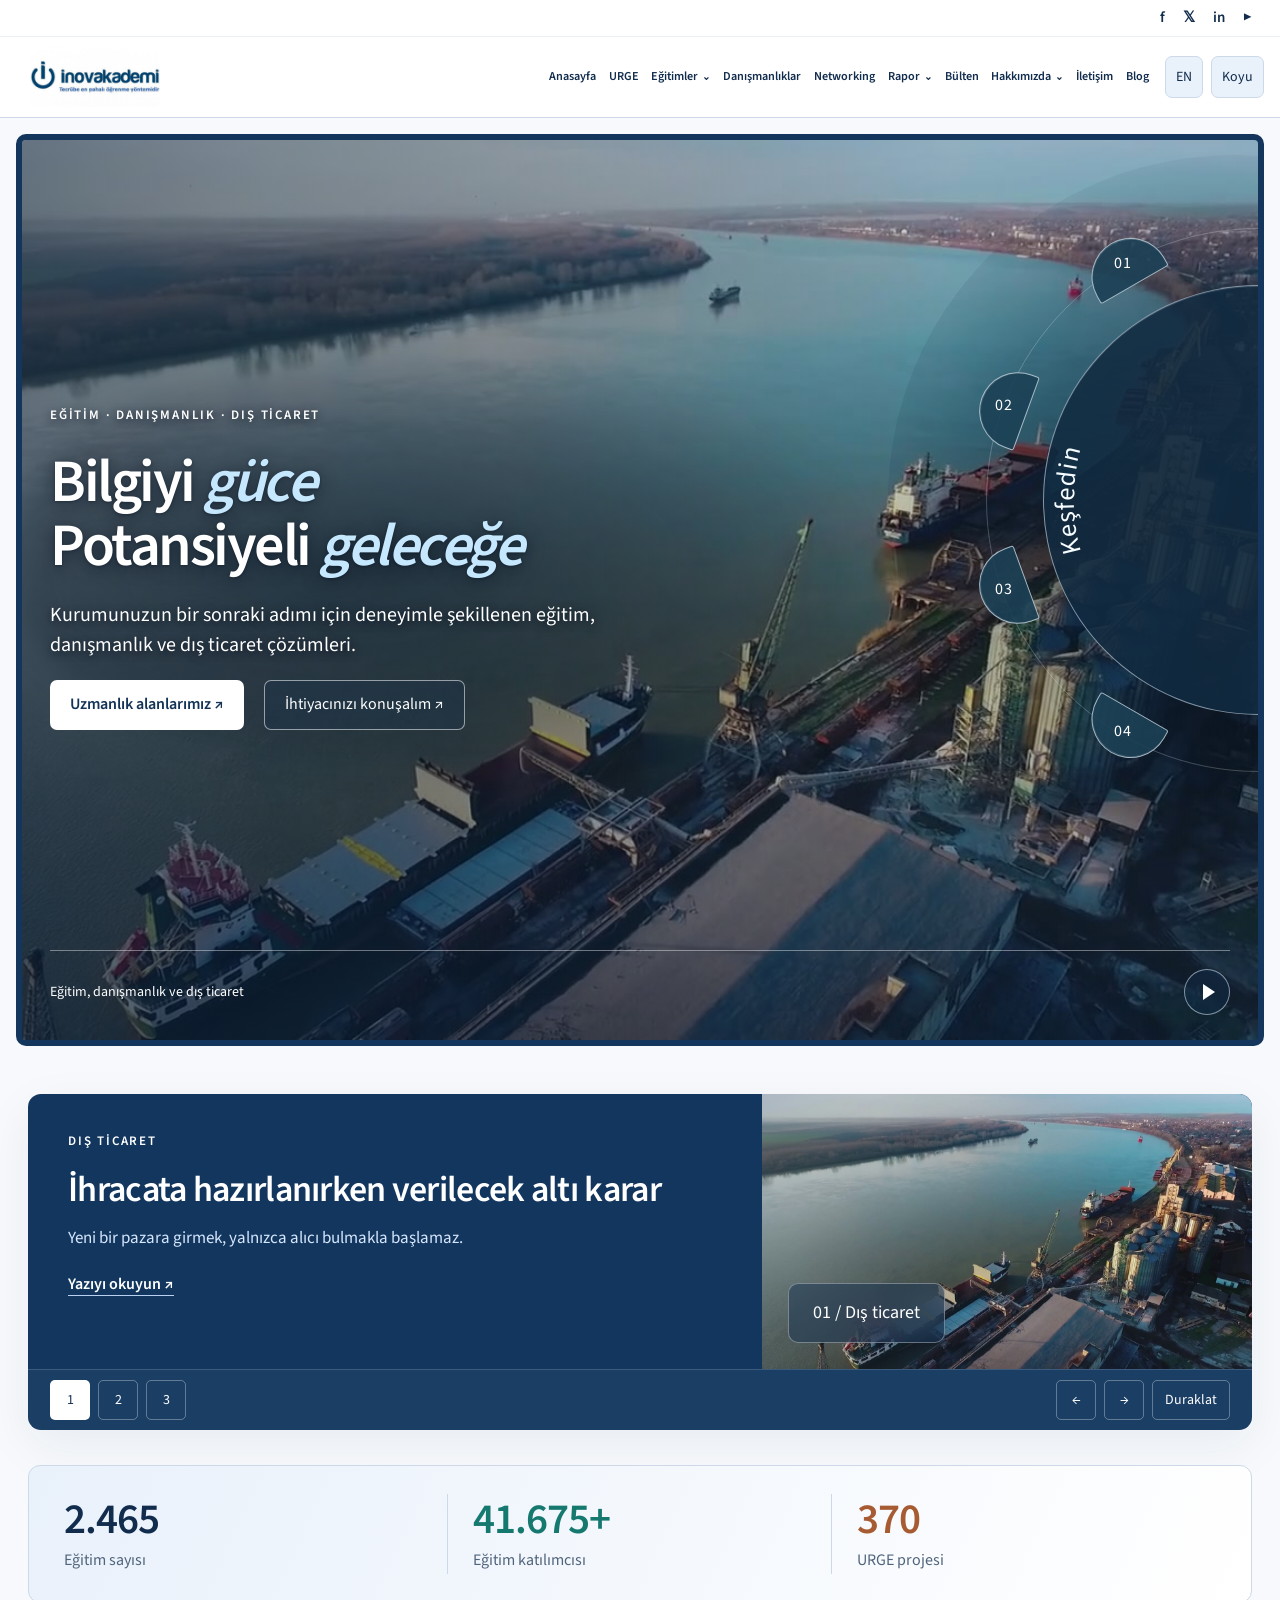
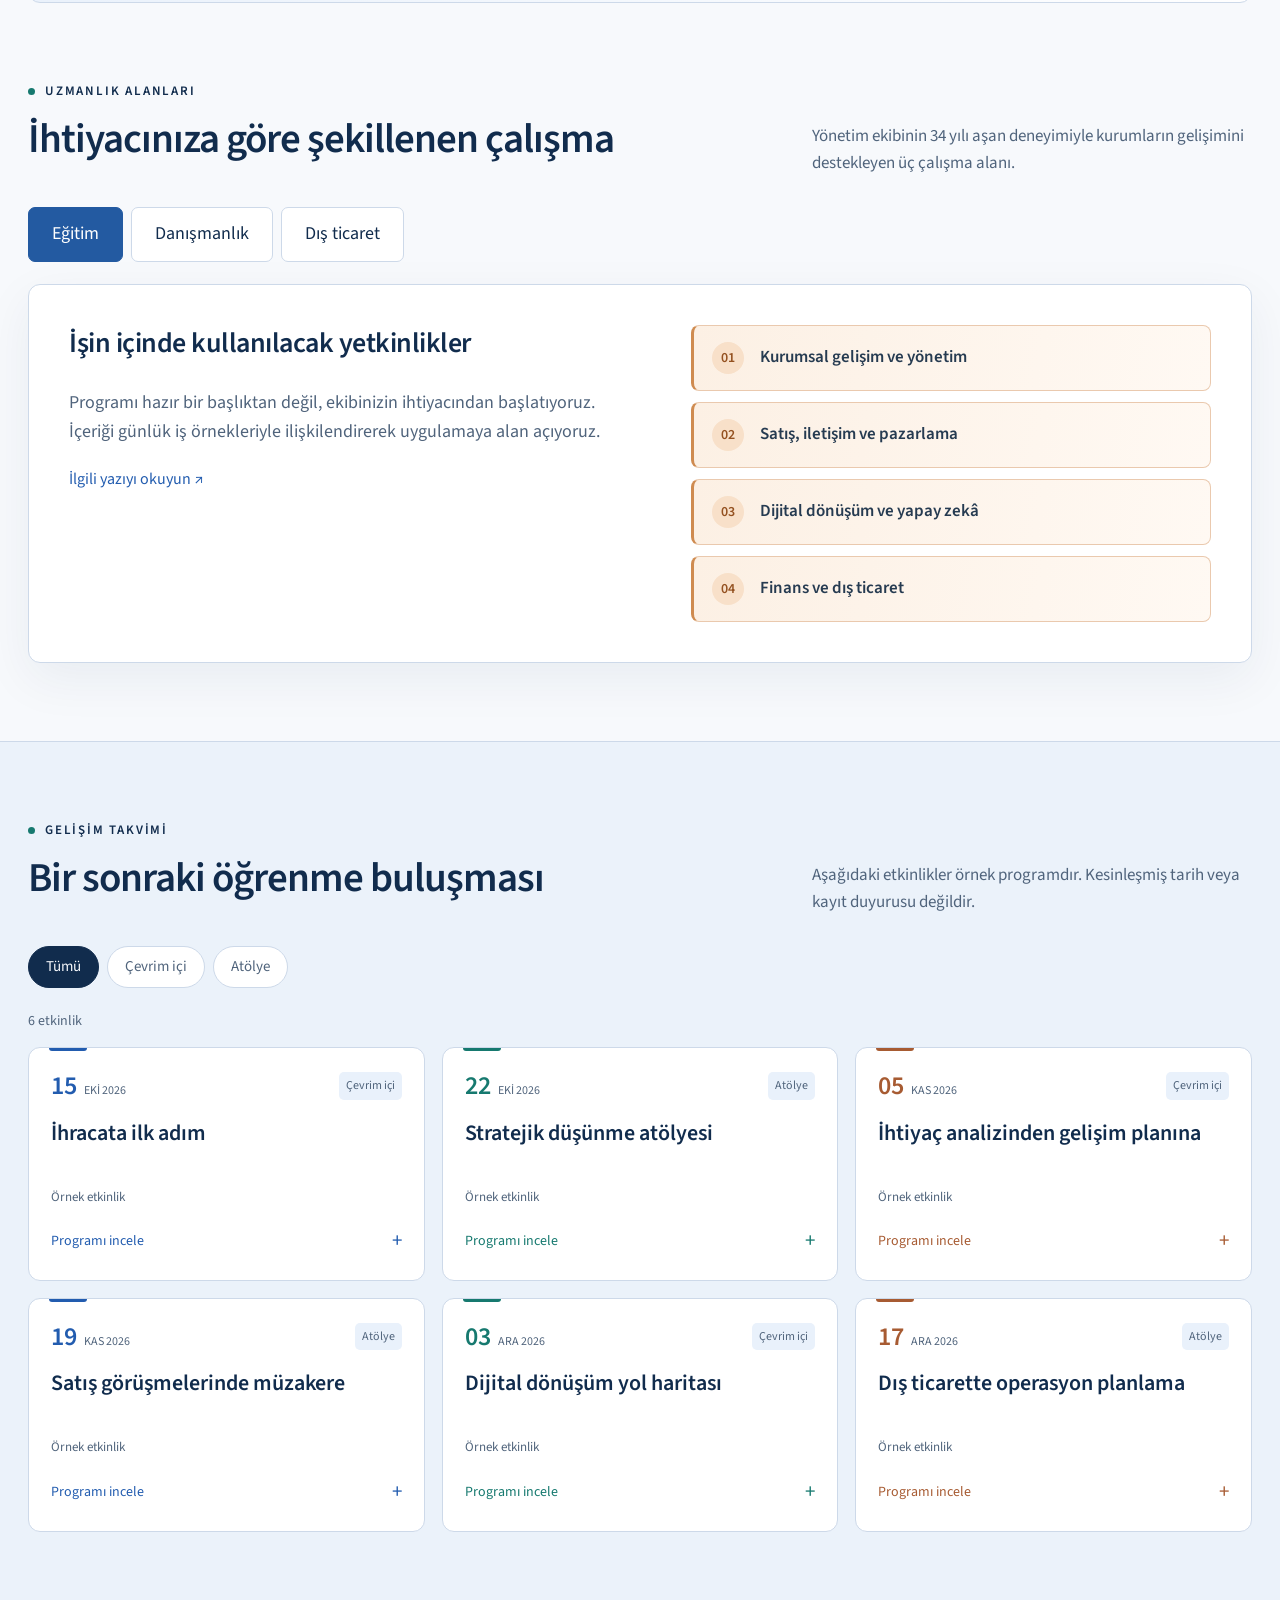
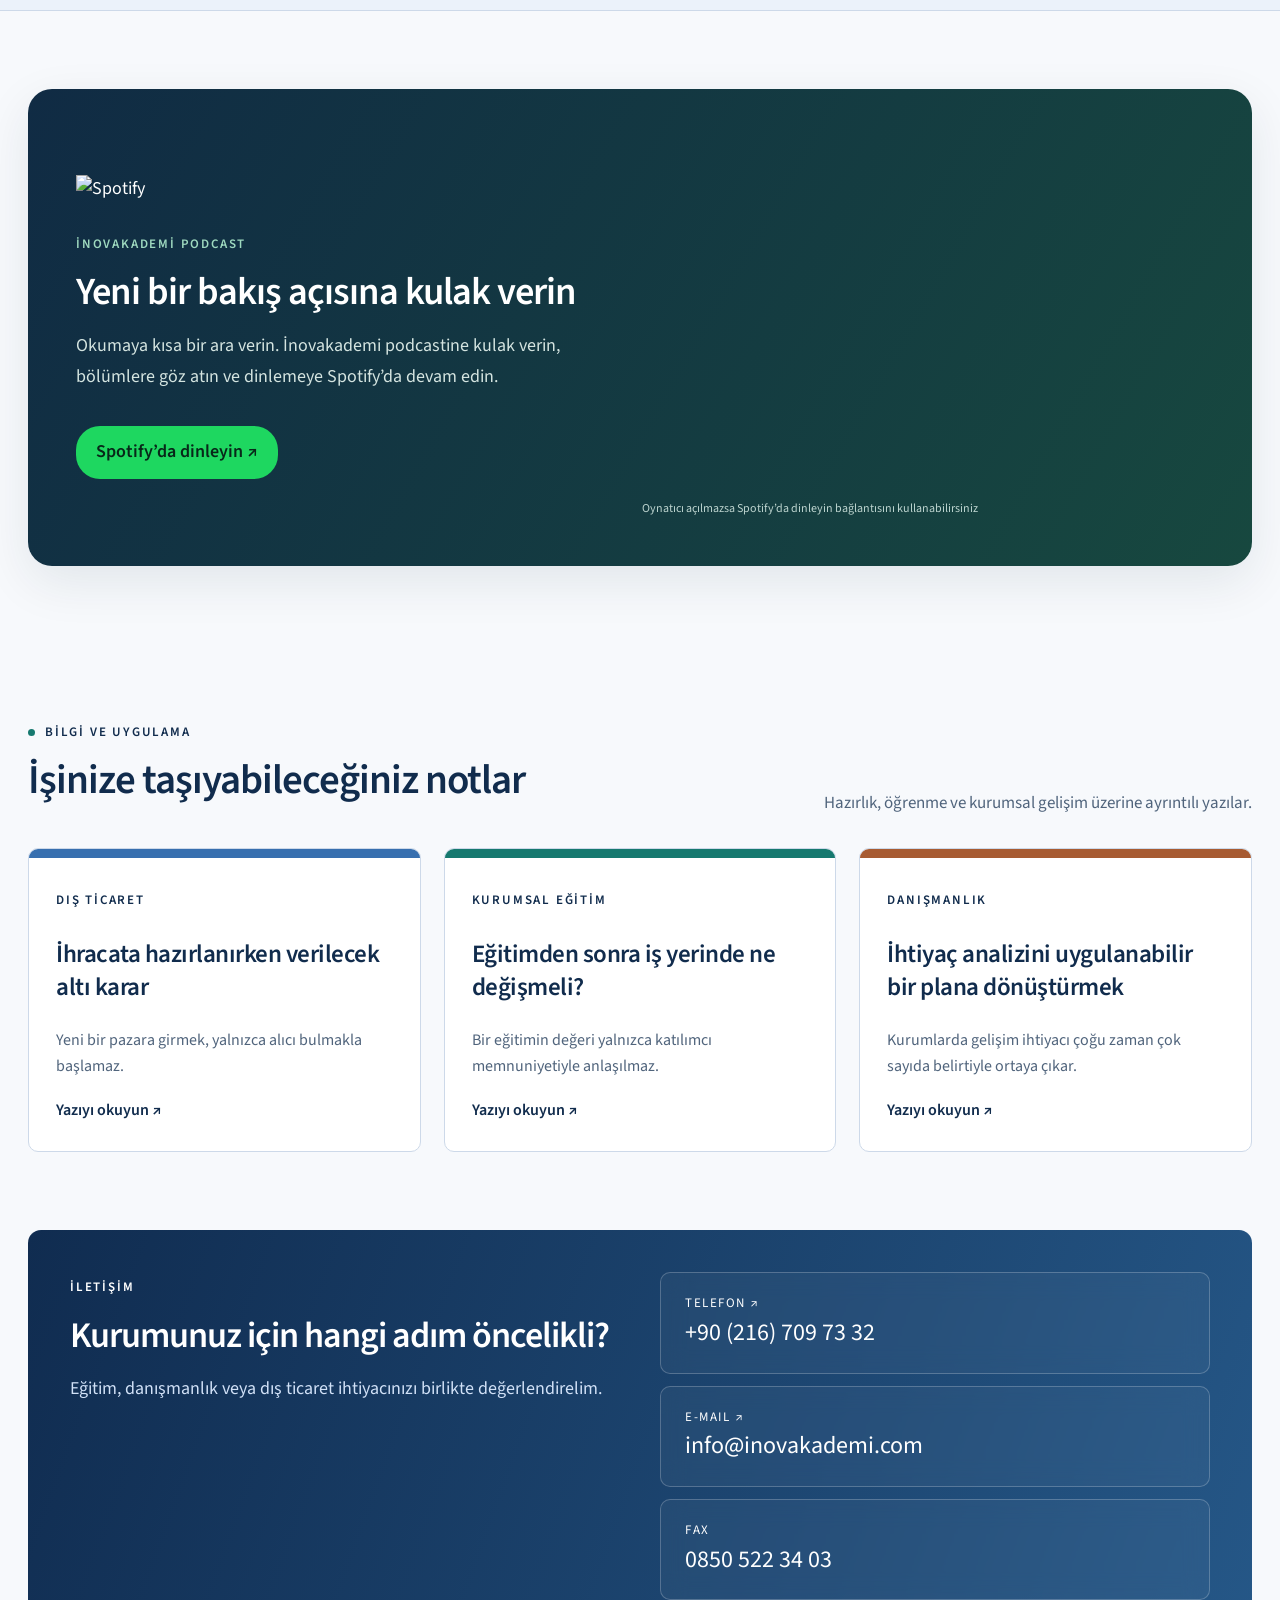
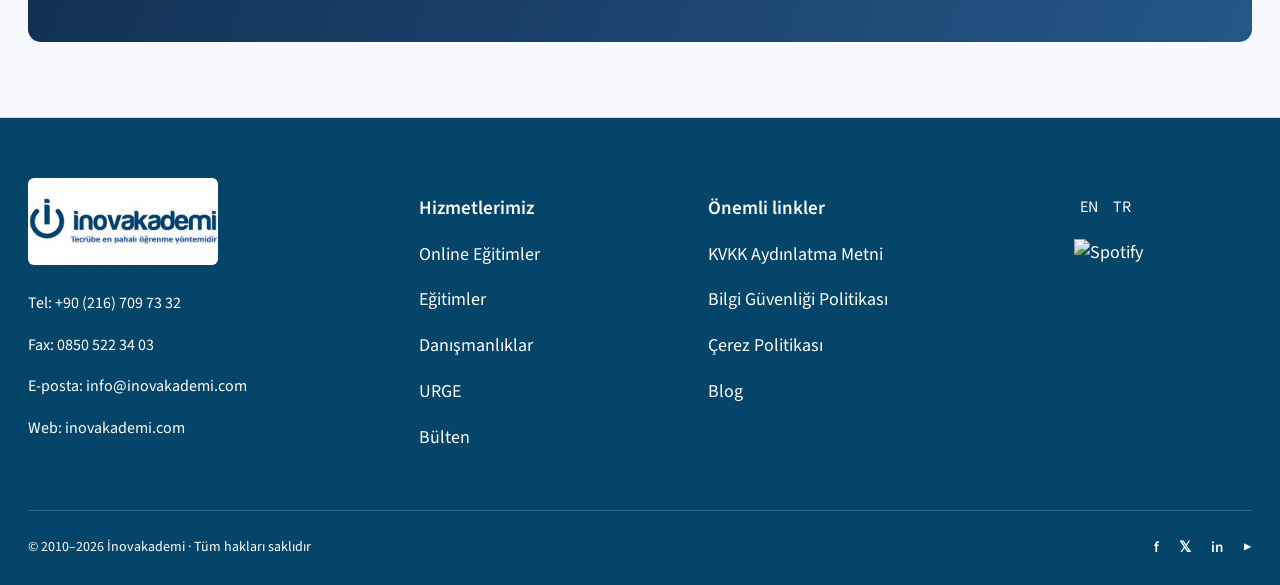
==== commit b7e3c998: "Add files via upload" ====
--- a/index.html
+++ b/index.html
@@ -1 +1 @@
-<!doctype html><html lang="tr"><head><meta charset="utf-8"><meta name="viewport" content="width=device-width,initial-scale=1"><meta name="description" content="İnovakademi kurumsal eğitim, dış ticaret ve danışmanlık"><meta name="theme-color" content="#102c50"><title>İnovakademi</title><link rel="stylesheet" href="style.css?v=optimized10"></head><body><div class="ambient" aria-hidden="true"><i></i><i></i><i></i></div><div class="cursor-ring" aria-hidden="true"></div><a class="skip" href="#main" id="skip"></a><header><div class="wrap nav"><a href="#home" class="logo" aria-label="İnovakademi"><img src="logo.png" alt="İnovakademi" width="300" height="138"></a><nav class="navlinks" id="navlinks" aria-label="Navigation"></nav><div class="tools"><button class="control" id="language">EN</button><button class="control" id="theme"></button><button class="control menu" id="menu" aria-expanded="false" aria-controls="navlinks"></button></div></div></header><main id="main"></main><footer><div class="wrap footer-inner"><span>© 2026 İnovakademi</span><span id="footertext"></span><a href="#contact" id="footercontact"></a></div></footer><noscript><div class="noscript">Bu etkileşimli sayfa için JavaScript’i etkinleştirin. / Enable JavaScript to use this interactive page.</div></noscript><script src="main.js?v=optimized10"></script></body></html>
+<!doctype html><html lang="tr"><head><meta charset="utf-8"><meta name="viewport" content="width=device-width,initial-scale=1"><meta name="description" content="İnovakademi kurumsal eğitim, dış ticaret ve danışmanlık"><meta name="theme-color" content="#102c50"><title>İnovakademi</title><link rel="stylesheet" href="style.css?v=corporate11"></head><body><div class="ambient" aria-hidden="true"><i></i><i></i><i></i></div><div class="cursor-ring" aria-hidden="true"></div><a class="skip" href="#main" id="skip"></a><header><div class="wrap nav"><a href="#home" class="logo" aria-label="İnovakademi"><img src="logo.png" alt="İnovakademi" width="300" height="138"></a><nav class="navlinks" id="navlinks" aria-label="Navigation"></nav><div class="tools"><button class="control" id="language">EN</button><button class="control" id="theme"></button><button class="control menu" id="menu" aria-expanded="false" aria-controls="navlinks"></button></div></div></header><main id="main"></main><footer><div class="wrap footer-inner"><span>© 2026 İnovakademi</span><span id="footertext"></span><a href="#contact" id="footercontact"></a></div></footer><noscript><div class="noscript">Bu etkileşimli sayfa için JavaScript’i etkinleştirin. / Enable JavaScript to use this interactive page.</div></noscript><script src="main.js?v=corporate11"></script></body></html>
--- a/style.css
+++ b/style.css
@@ -27,3 +27,9 @@
 .hero *{backdrop-filter:none!important;-webkit-backdrop-filter:none!important}.edge-core{background:rgba(18,43,65,.87)}.edge-petal{background:rgba(28,65,86,.9)}.ambient,.cursor-ring{display:none!important}.core-ripples i{animation:none!important}.nav{flex-wrap:nowrap}.navlinks{min-width:0}.nav-dropdown{background:var(--panel)}.corporate-page{max-width:940px}.corporate-page p{font-size:19px;line-height:1.9;color:var(--muted)}.corporate-page h1{font-size:48px}.corporate-page h2{margin-top:42px}.hero video{background:url(hero-poster.jpg) center/cover}
 @media(max-width:1400px){.menu{display:inline-flex!important}.navlinks{display:none;position:absolute;top:100%;left:0;right:0;margin:0;background:var(--panel);padding:20px;max-height:70vh;overflow:auto;flex-direction:column;align-items:stretch}.navlinks.open{display:flex}.navlinks>a,.nav-trigger{font-size:17px;padding:10px}.nav-dropdown{position:static;box-shadow:none}.tools{margin-left:auto}.nav .logo img{width:150px}.nav{gap:12px}}
 @media(min-width:1401px){.navlinks{gap:12px}.navlinks>a,.nav-trigger{font-size:14px}.nav .logo img{width:150px}}
+/* Unified header: one baseline and one line on desktop */
+header .nav{width:calc(100% - 32px);max-width:1640px;min-height:80px;display:flex;flex-flow:row nowrap;align-items:center;gap:16px}header .logo{padding:0 4px}header .logo img{width:130px;height:60px}header .tools{flex:0 0 auto;margin-left:0}header .navlinks{flex:1 1 auto;min-width:0;margin:0;align-items:center;justify-content:flex-end;gap:clamp(8px,1vw,17px)}header .navlinks>a,header .nav-trigger{font-family:inherit;font-style:normal;font-weight:600;font-size:clamp(12px,.95vw,15px);line-height:1.2;letter-spacing:0;white-space:nowrap;margin:0;padding:16px 0;display:inline-flex;align-items:center;min-height:50px;transform:none}header .nav-group{display:flex;align-items:center;flex:0 0 auto}header .nav-trigger small{margin-left:4px}header .nav-dropdown{top:100%;background:var(--panel);color:var(--ink)}header .nav-dropdown a{font-size:15px;line-height:1.4;white-space:normal}header .menu{display:none!important}header .navlinks{position:static;display:flex;flex-direction:row;overflow:visible;max-height:none;padding:0;background:transparent}header .nav-dropdown{position:absolute;box-shadow:0 14px 35px #06172b20}header .control{padding:8px 10px}
+.document-layout{display:grid;grid-template-columns:minmax(0,1fr) 300px;gap:55px;align-items:start}.document-copy{min-width:0}.document-copy h1{font-size:clamp(32px,4vw,52px);line-height:1.15;margin:0 0 40px}.document-copy h2{font-size:25px;line-height:1.35;display:flex;gap:15px;align-items:baseline}.document-copy p{color:var(--muted);font-size:18px;line-height:1.85}.policy-section{padding:12px 0 28px;border-bottom:1px solid var(--line);margin-bottom:20px}.policy-number{font-size:18px;color:#b77740;font-weight:400}.ethics-contact{background:var(--soft);padding:24px;border-radius:12px}.ethics-contact a{overflow-wrap:anywhere;color:var(--blue)}.reference-list{display:grid;grid-template-columns:1fr 1fr;gap:0 28px;padding:0;list-style:none}.reference-list li{padding:17px 0;border-bottom:1px solid var(--line);font-size:16px;line-height:1.5}.blog-search label{display:block;font-weight:600;margin-bottom:12px}.blog-search>div{display:flex}.blog-search input{width:100%;min-width:0;border:1px solid var(--line);border-radius:6px 0 0 6px;padding:12px;background:var(--panel);color:var(--ink);font-size:16px}.blog-search button{border:0;border-radius:0 6px 6px 0;background:#225a98;color:white;padding:0 16px;font-size:26px}.rail-status{font-size:14px;color:var(--muted)}.work-gallery{margin-top:55px}.work-grid{display:grid;grid-template-columns:repeat(2,minmax(0,1fr));gap:22px}.work-grid a{padding:12px;background:var(--panel);border:1px solid var(--line);border-radius:10px;transition:border-color .2s}.work-grid a:hover{border-color:#bc8654}.work-grid img{width:100%;height:250px;object-fit:contain;display:block;background:white}.work-grid span{display:block;font-size:15px;line-height:1.4;margin:12px 0 4px}.blog-rail{top:140px;max-height:calc(100vh - 160px);overflow:auto}
+@media(max-width:1199px){header .menu{display:inline-flex!important}header .tools{margin-left:auto}header .navlinks{display:none;position:absolute;top:100%;left:0;right:0;max-height:70vh;overflow-y:auto;padding:16px 24px;background:var(--panel);flex-direction:column;align-items:stretch;gap:0}header .navlinks.open{display:flex}header .navlinks>a,header .nav-trigger{font-size:16px;min-height:44px;padding:10px 0}header .nav-group{display:block}header .nav-dropdown{position:static;box-shadow:none}.document-layout{gap:30px;grid-template-columns:minmax(0,1fr) 270px}}
+@media(max-width:800px){.document-layout{grid-template-columns:1fr}.blog-rail{position:static;max-height:none}.reference-list{grid-template-columns:1fr}.document-copy p{font-size:17px}.document-copy h2{font-size:22px}.work-grid img{height:210px}}
+@media(max-width:420px){.work-grid{grid-template-columns:1fr}header .nav{gap:8px}header .logo img{width:110px}header .control{padding:7px}.document-layout{width:calc(100% - 32px)}}
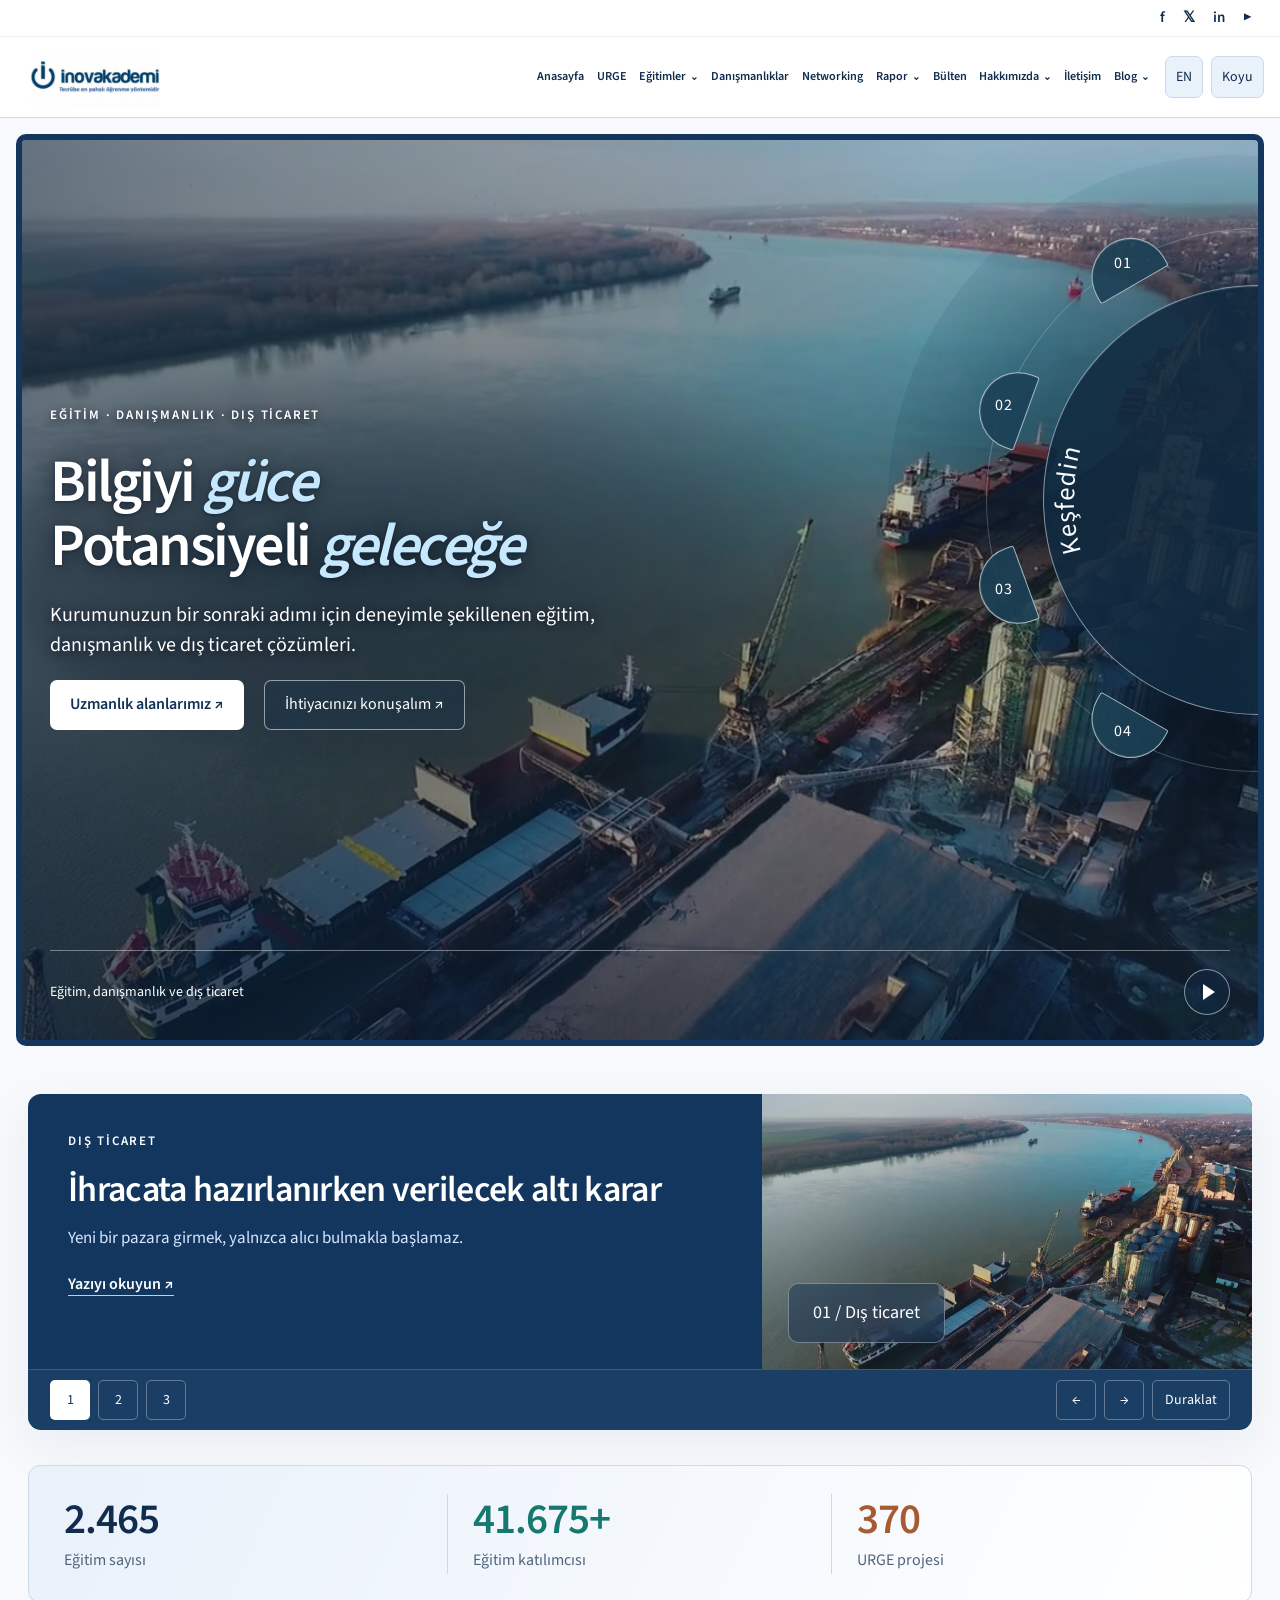
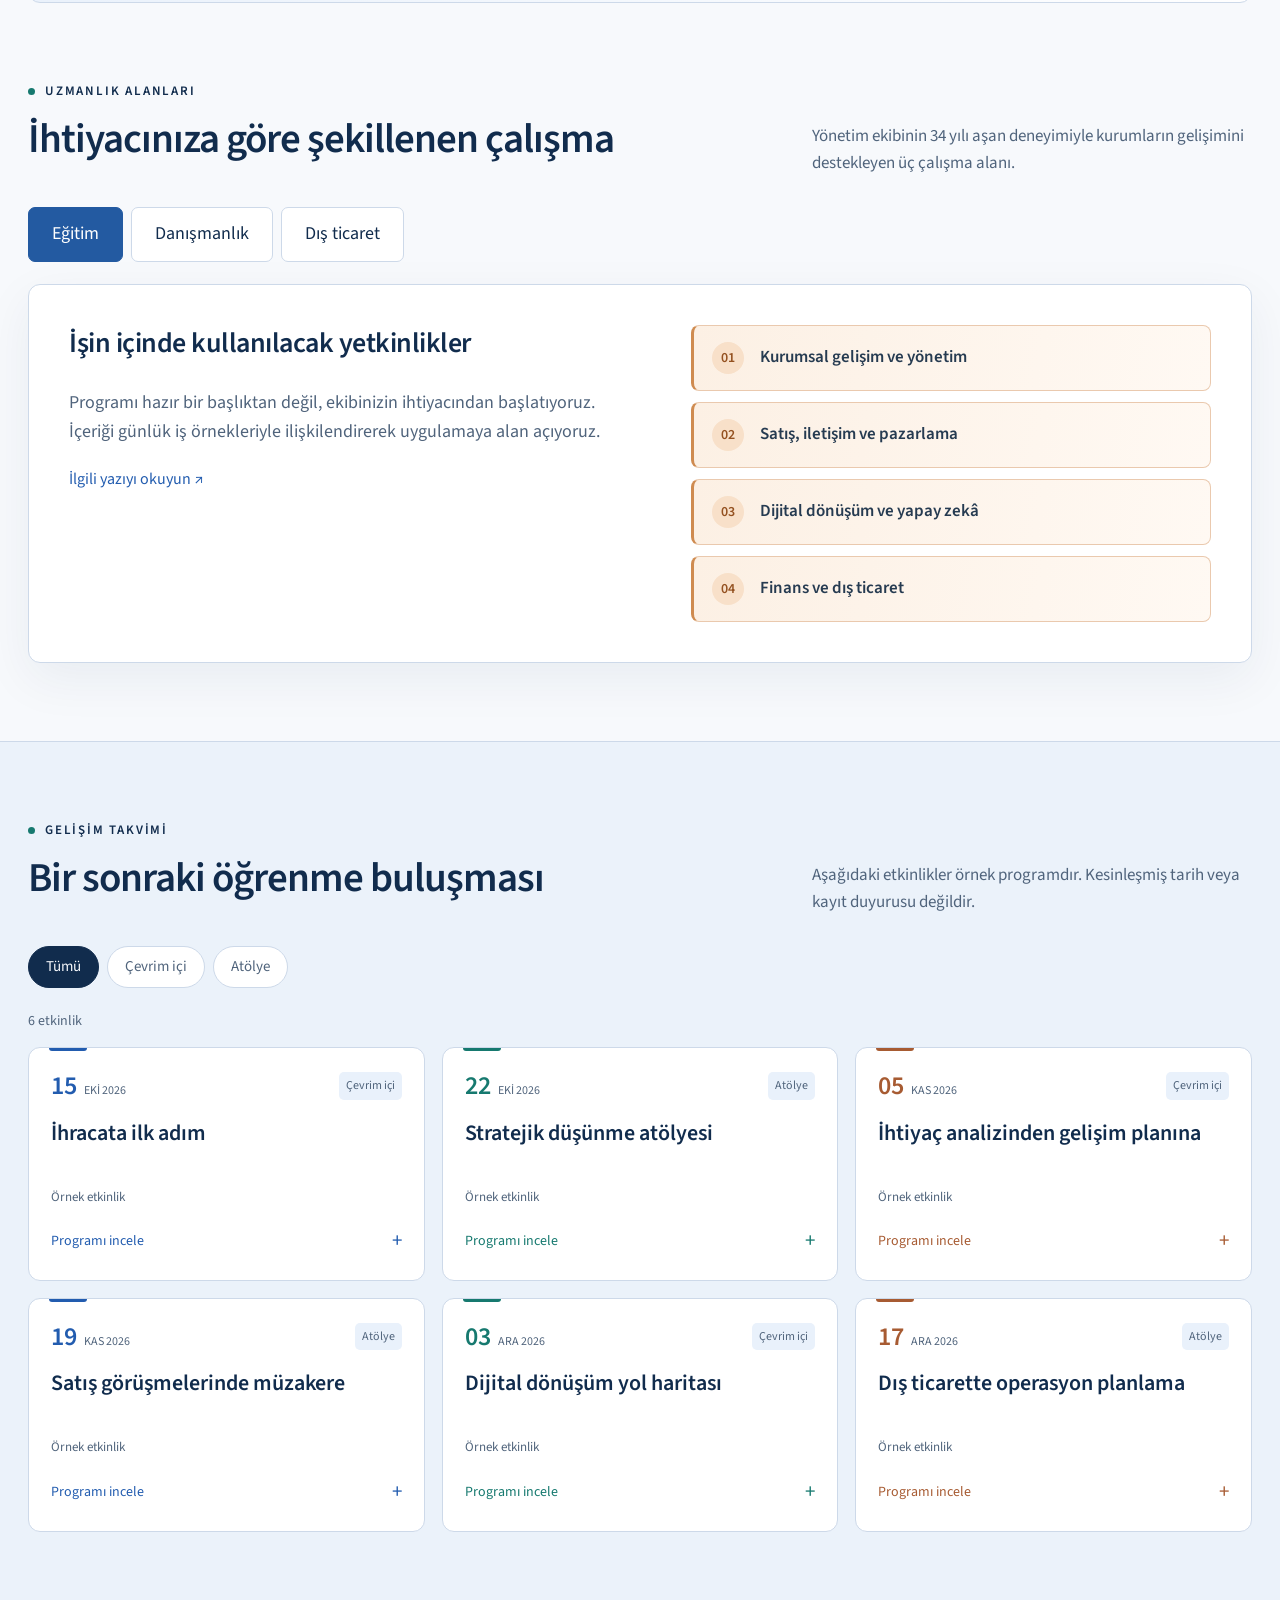
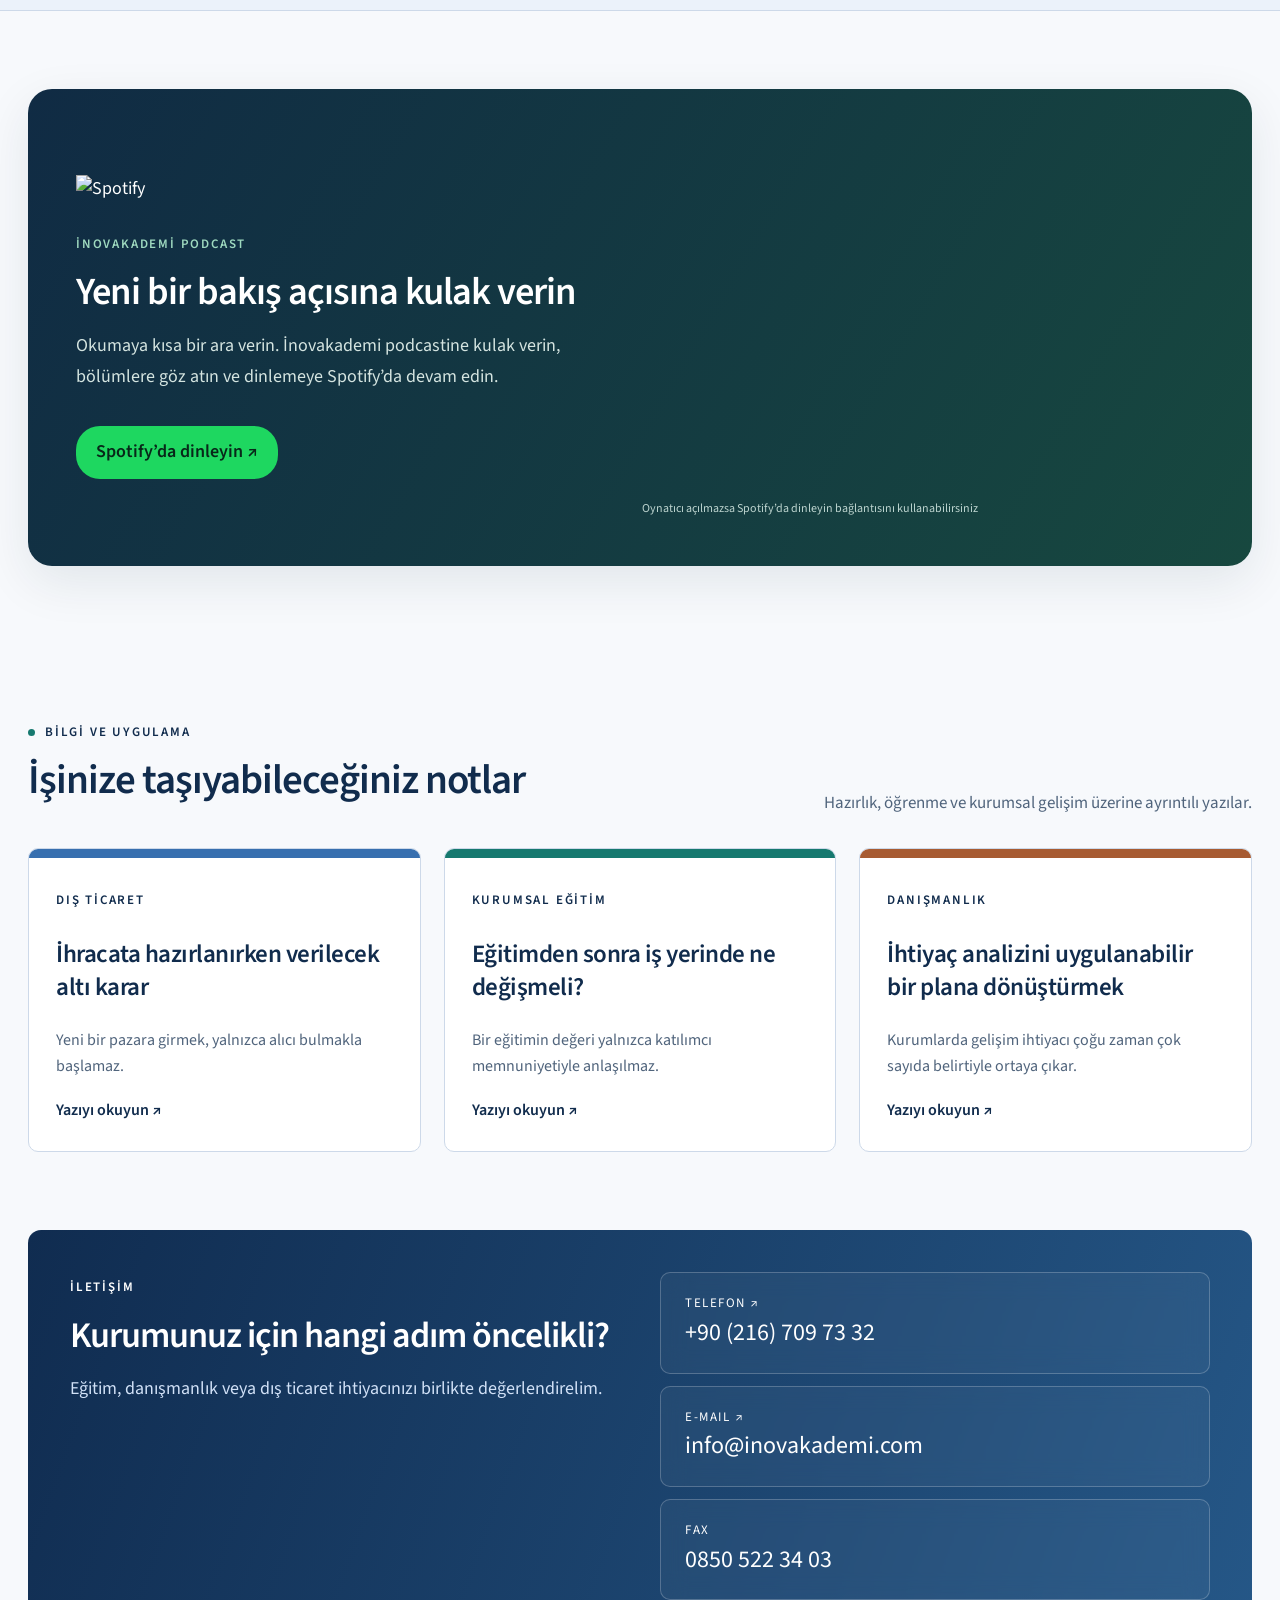
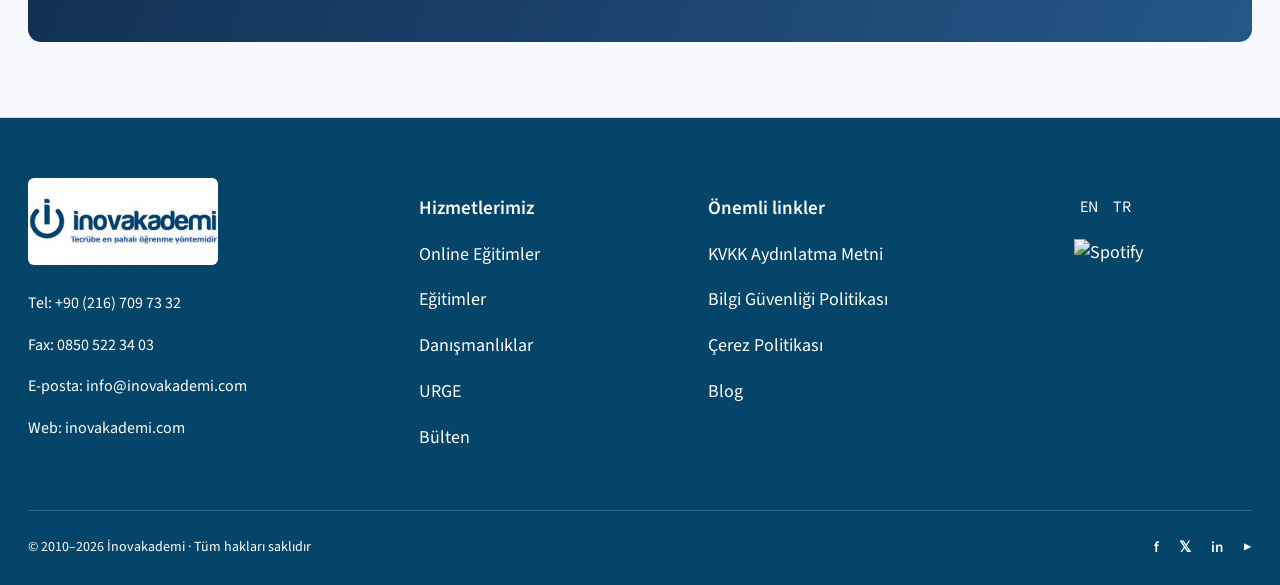
==== commit da177cbb: "Add files via upload" ====
--- a/index.html
+++ b/index.html
@@ -1 +1 @@
-<!doctype html><html lang="tr"><head><meta charset="utf-8"><meta name="viewport" content="width=device-width,initial-scale=1"><meta name="description" content="İnovakademi kurumsal eğitim, dış ticaret ve danışmanlık"><meta name="theme-color" content="#102c50"><title>İnovakademi</title><link rel="stylesheet" href="style.css?v=corporate11"></head><body><div class="ambient" aria-hidden="true"><i></i><i></i><i></i></div><div class="cursor-ring" aria-hidden="true"></div><a class="skip" href="#main" id="skip"></a><header><div class="wrap nav"><a href="#home" class="logo" aria-label="İnovakademi"><img src="logo.png" alt="İnovakademi" width="300" height="138"></a><nav class="navlinks" id="navlinks" aria-label="Navigation"></nav><div class="tools"><button class="control" id="language">EN</button><button class="control" id="theme"></button><button class="control menu" id="menu" aria-expanded="false" aria-controls="navlinks"></button></div></div></header><main id="main"></main><footer><div class="wrap footer-inner"><span>© 2026 İnovakademi</span><span id="footertext"></span><a href="#contact" id="footercontact"></a></div></footer><noscript><div class="noscript">Bu etkileşimli sayfa için JavaScript’i etkinleştirin. / Enable JavaScript to use this interactive page.</div></noscript><script src="main.js?v=corporate11"></script></body></html>
+<!doctype html><html lang="tr"><head><meta charset="utf-8"><meta name="viewport" content="width=device-width,initial-scale=1"><meta name="description" content="İnovakademi kurumsal eğitim, dış ticaret ve danışmanlık"><meta name="theme-color" content="#102c50"><title>İnovakademi</title><link rel="stylesheet" href="style.css?v=urge12"></head><body><div class="ambient" aria-hidden="true"><i></i><i></i><i></i></div><div class="cursor-ring" aria-hidden="true"></div><a class="skip" href="#main" id="skip"></a><header><div class="wrap nav"><a href="#home" class="logo" aria-label="İnovakademi"><img src="logo.png" alt="İnovakademi" width="300" height="138"></a><nav class="navlinks" id="navlinks" aria-label="Navigation"></nav><div class="tools"><button class="control" id="language">EN</button><button class="control" id="theme"></button><button class="control menu" id="menu" aria-expanded="false" aria-controls="navlinks"></button></div></div></header><main id="main"></main><footer><div class="wrap footer-inner"><span>© 2026 İnovakademi</span><span id="footertext"></span><a href="#contact" id="footercontact"></a></div></footer><noscript><div class="noscript">Bu etkileşimli sayfa için JavaScript’i etkinleştirin. / Enable JavaScript to use this interactive page.</div></noscript><script src="main.js?v=urge12"></script></body></html>
--- a/style.css
+++ b/style.css
@@ -33,3 +33,4 @@
 @media(max-width:1199px){header .menu{display:inline-flex!important}header .tools{margin-left:auto}header .navlinks{display:none;position:absolute;top:100%;left:0;right:0;max-height:70vh;overflow-y:auto;padding:16px 24px;background:var(--panel);flex-direction:column;align-items:stretch;gap:0}header .navlinks.open{display:flex}header .navlinks>a,header .nav-trigger{font-size:16px;min-height:44px;padding:10px 0}header .nav-group{display:block}header .nav-dropdown{position:static;box-shadow:none}.document-layout{gap:30px;grid-template-columns:minmax(0,1fr) 270px}}
 @media(max-width:800px){.document-layout{grid-template-columns:1fr}.blog-rail{position:static;max-height:none}.reference-list{grid-template-columns:1fr}.document-copy p{font-size:17px}.document-copy h2{font-size:22px}.work-grid img{height:210px}}
 @media(max-width:420px){.work-grid{grid-template-columns:1fr}header .nav{gap:8px}header .logo img{width:110px}header .control{padding:7px}.document-layout{width:calc(100% - 32px)}}
+.urge-video{aspect-ratio:16/9;border-radius:16px;overflow:hidden;background:#102f53;margin-top:25px}.youtube-start{width:100%;height:100%;border:0;background:linear-gradient(125deg,#edf4fc,#d2e3f5);color:#173959;display:flex;flex-direction:column;align-items:center;justify-content:center;gap:14px}.youtube-start img{width:160px;border-radius:5px}.youtube-start strong{font-size:clamp(22px,3vw,38px)}.youtube-play{background:#e62117;color:#fff;border-radius:12px;padding:10px 28px;font-size:26px}.urge-video iframe{width:100%;height:100%;border:0}.urge-photo{margin:25px 0}.urge-photo img{width:100%;height:auto;display:block;border-radius:12px}.urge-photo figcaption{font-size:14px;color:var(--muted);margin-top:10px}.urge-section h2{color:#bd7a36}.faq-list{margin:28px 0;border-top:1px solid var(--line)}.faq-list details{border-bottom:1px solid var(--line);padding:20px 0}.faq-list summary{cursor:pointer;font-weight:600;line-height:1.5;padding-right:14px}.faq-list details[open]{background:var(--soft);padding:20px;border-radius:8px}.faq-list summary:focus-visible{outline:2px solid var(--blue);outline-offset:5px}
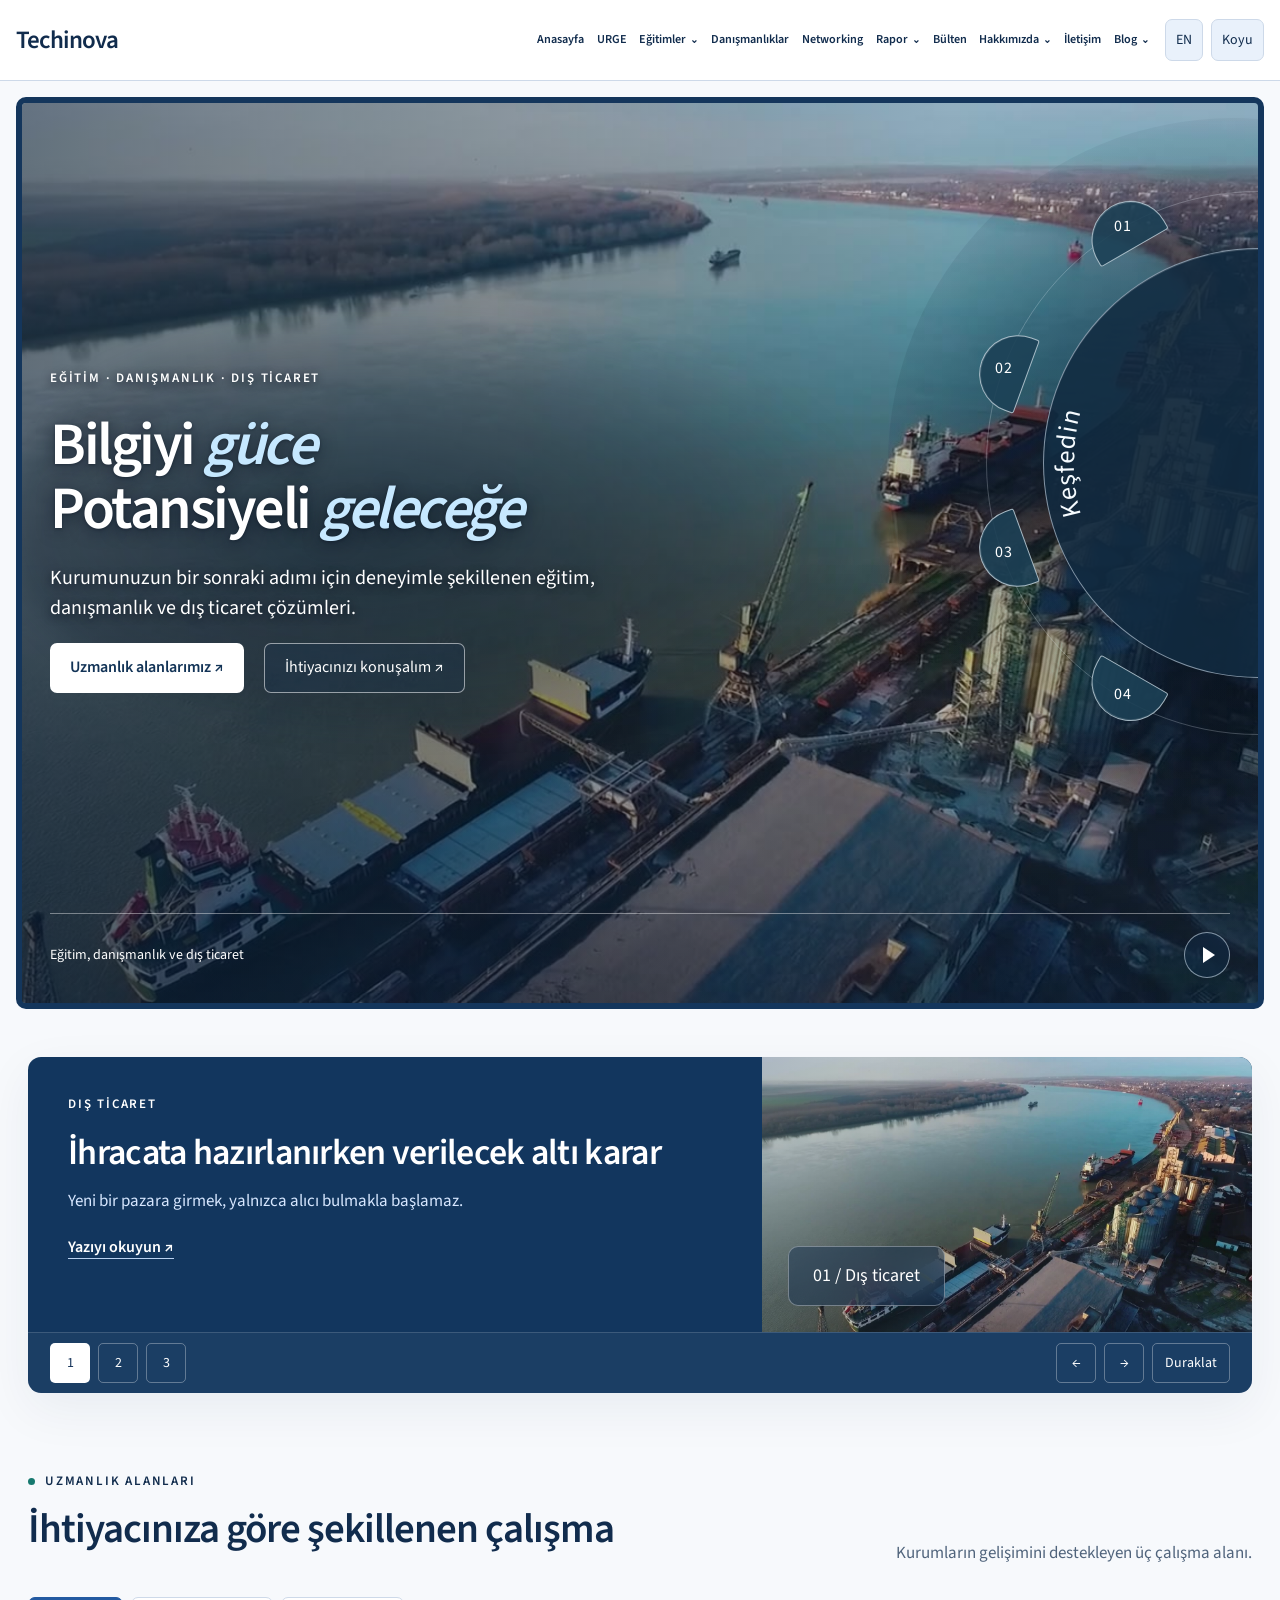
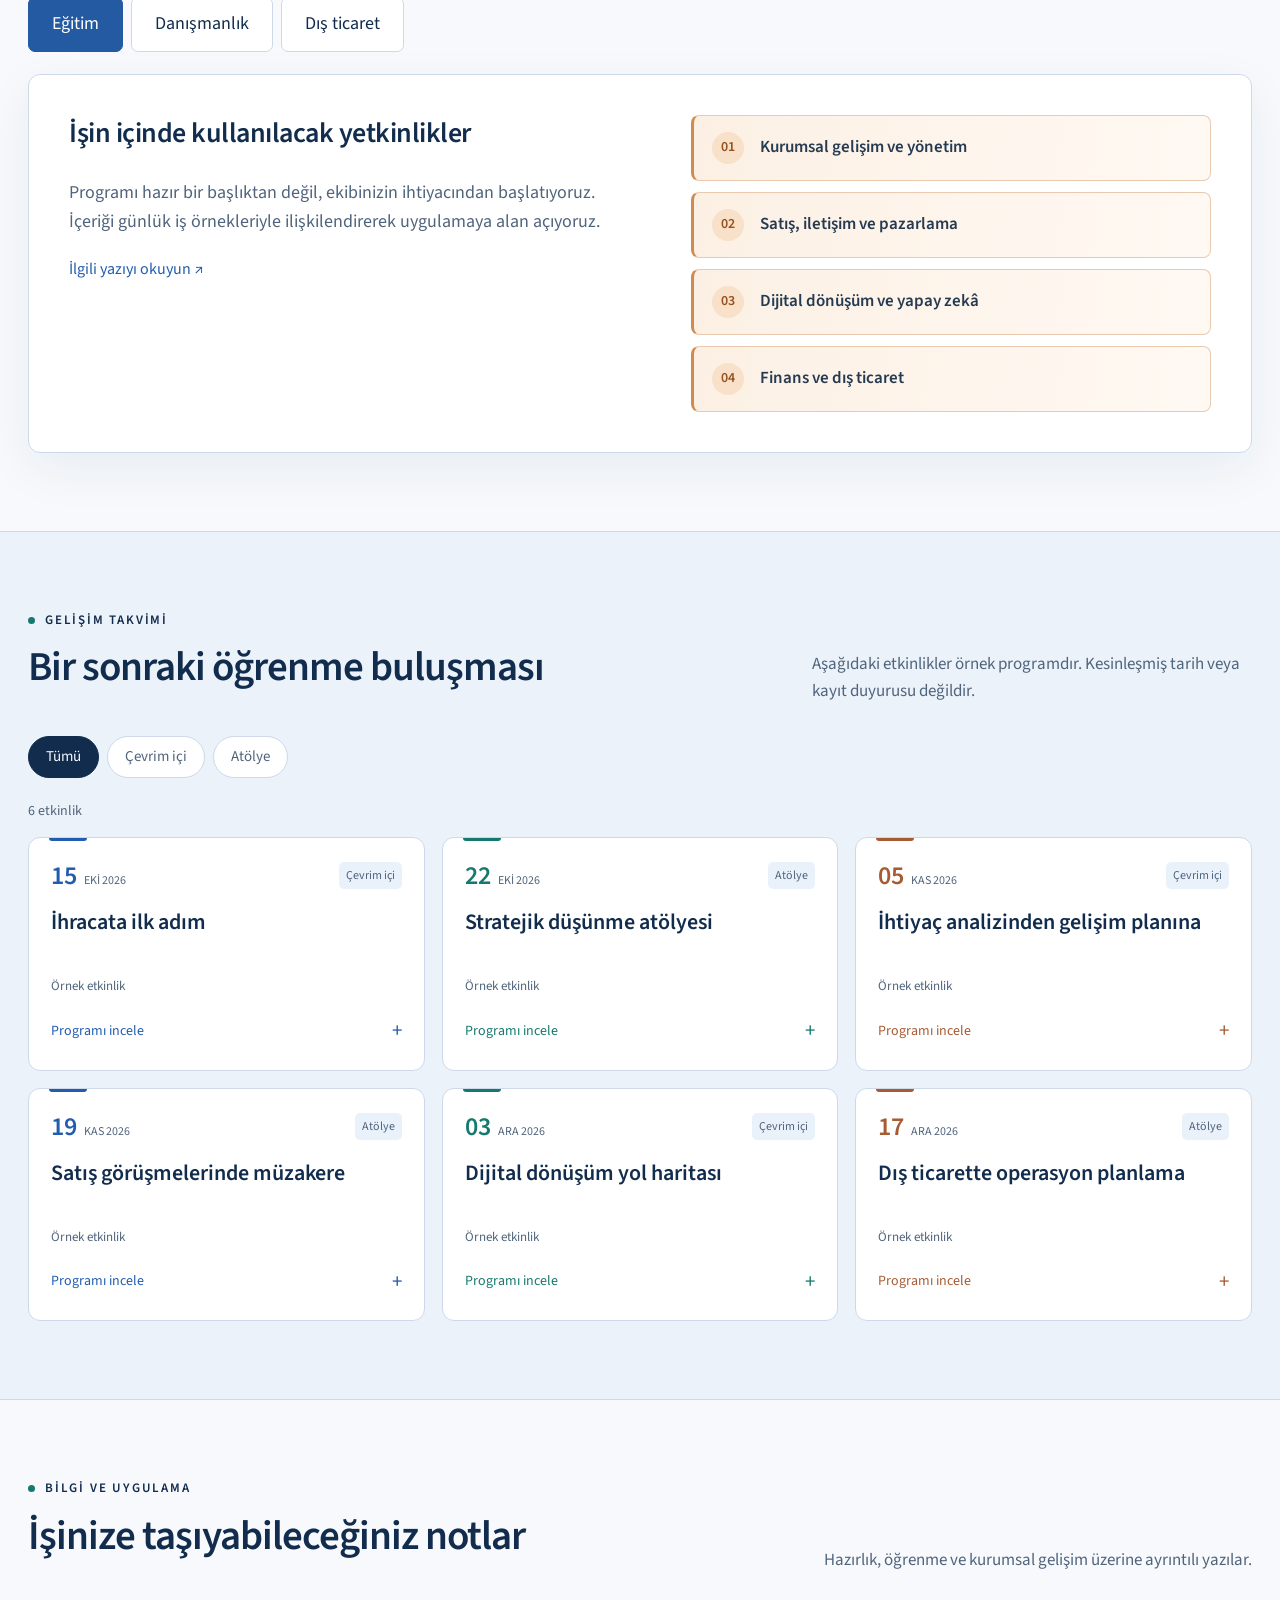
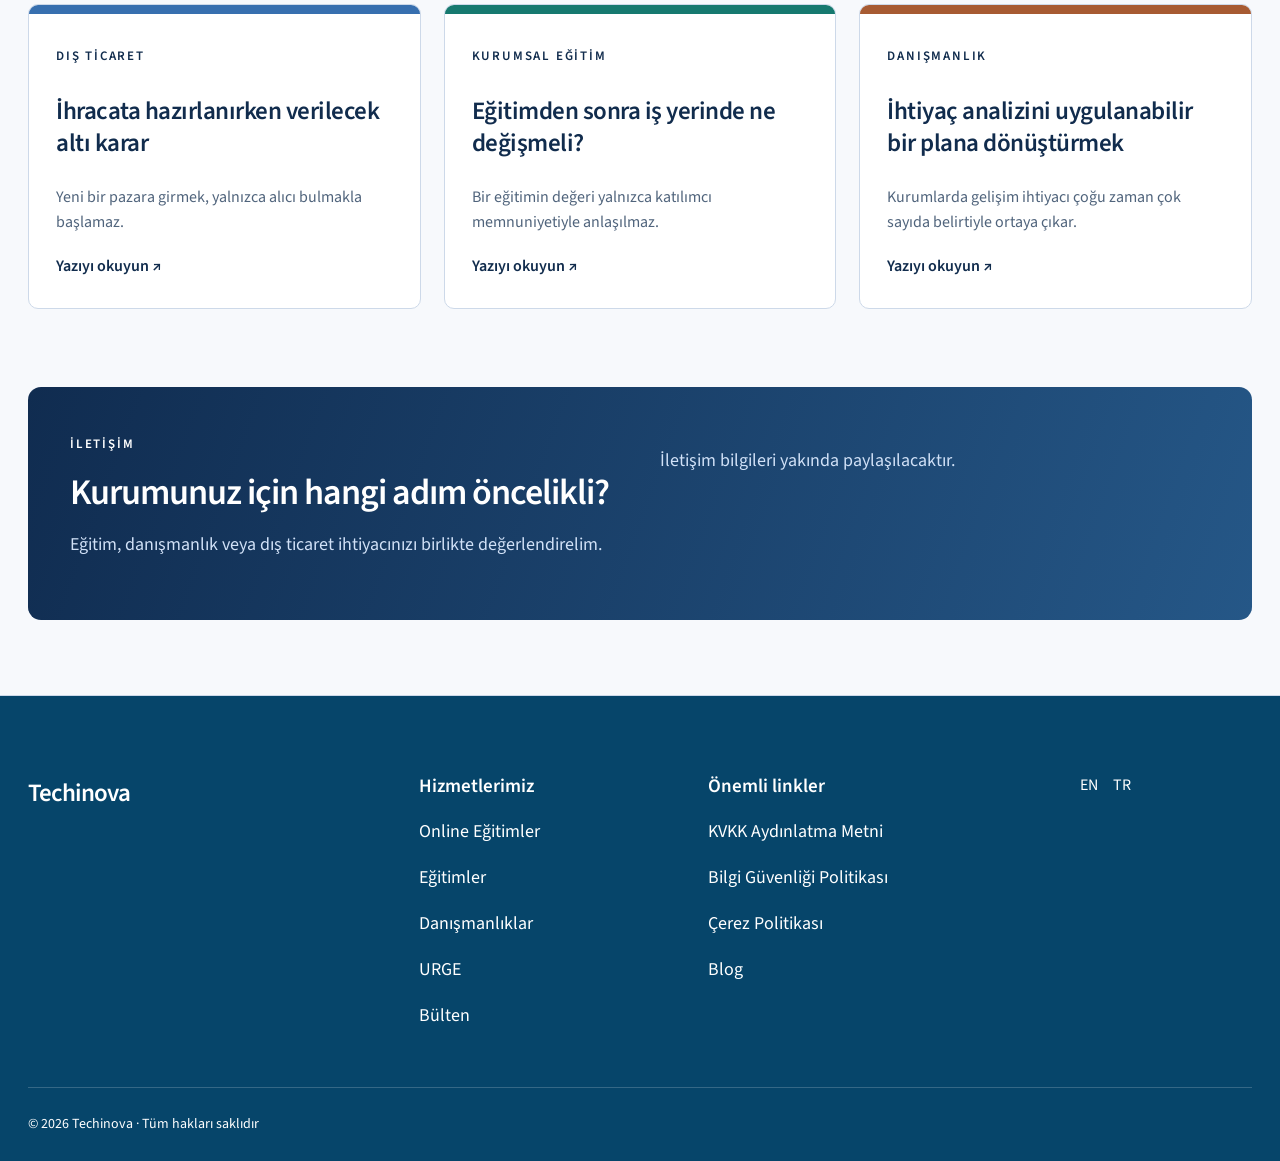
==== commit 79b83577: "Add files via upload" ====
--- a/index.html
+++ b/index.html
@@ -1 +1 @@
-<!doctype html><html lang="tr"><head><meta charset="utf-8"><meta name="viewport" content="width=device-width,initial-scale=1"><meta name="description" content="İnovakademi kurumsal eğitim, dış ticaret ve danışmanlık"><meta name="theme-color" content="#102c50"><title>İnovakademi</title><link rel="stylesheet" href="style.css?v=urge12"></head><body><div class="ambient" aria-hidden="true"><i></i><i></i><i></i></div><div class="cursor-ring" aria-hidden="true"></div><a class="skip" href="#main" id="skip"></a><header><div class="wrap nav"><a href="#home" class="logo" aria-label="İnovakademi"><img src="logo.png" alt="İnovakademi" width="300" height="138"></a><nav class="navlinks" id="navlinks" aria-label="Navigation"></nav><div class="tools"><button class="control" id="language">EN</button><button class="control" id="theme"></button><button class="control menu" id="menu" aria-expanded="false" aria-controls="navlinks"></button></div></div></header><main id="main"></main><footer><div class="wrap footer-inner"><span>© 2026 İnovakademi</span><span id="footertext"></span><a href="#contact" id="footercontact"></a></div></footer><noscript><div class="noscript">Bu etkileşimli sayfa için JavaScript’i etkinleştirin. / Enable JavaScript to use this interactive page.</div></noscript><script src="main.js?v=urge12"></script></body></html>
+<!doctype html><html lang="tr"><head><meta charset="utf-8"><meta name="viewport" content="width=device-width,initial-scale=1"><meta name="description" content="Techinova kurumsal eğitim, dış ticaret ve danışmanlık"><meta name="theme-color" content="#102c50"><title>Techinova</title><link rel="stylesheet" href="style.css?v=techinova-clean-1"></head><body><div class="ambient" aria-hidden="true"><i></i><i></i><i></i></div><div class="cursor-ring" aria-hidden="true"></div><a class="skip" href="#main" id="skip"></a><header><div class="wrap nav"><a href="#home" class="logo" aria-label="Techinova"><span class="brand-name">Techinova</span></a><nav class="navlinks" id="navlinks" aria-label="Navigation"></nav><div class="tools"><button class="control" id="language">EN</button><button class="control" id="theme"></button><button class="control menu" id="menu" aria-expanded="false" aria-controls="navlinks"></button></div></div></header><main id="main"></main><footer><div class="wrap footer-inner"><span>© 2026 Techinova</span><span id="footertext"></span><a href="#contact" id="footercontact"></a></div></footer><noscript><div class="noscript">Bu etkileşimli sayfa için JavaScript’i etkinleştirin. / Enable JavaScript to use this interactive page.</div></noscript><script src="main.js?v=techinova-clean-1"></script></body></html>
--- a/style.css
+++ b/style.css
@@ -34,3 +34,6 @@
 @media(max-width:800px){.document-layout{grid-template-columns:1fr}.blog-rail{position:static;max-height:none}.reference-list{grid-template-columns:1fr}.document-copy p{font-size:17px}.document-copy h2{font-size:22px}.work-grid img{height:210px}}
 @media(max-width:420px){.work-grid{grid-template-columns:1fr}header .nav{gap:8px}header .logo img{width:110px}header .control{padding:7px}.document-layout{width:calc(100% - 32px)}}
 .urge-video{aspect-ratio:16/9;border-radius:16px;overflow:hidden;background:#102f53;margin-top:25px}.youtube-start{width:100%;height:100%;border:0;background:linear-gradient(125deg,#edf4fc,#d2e3f5);color:#173959;display:flex;flex-direction:column;align-items:center;justify-content:center;gap:14px}.youtube-start img{width:160px;border-radius:5px}.youtube-start strong{font-size:clamp(22px,3vw,38px)}.youtube-play{background:#e62117;color:#fff;border-radius:12px;padding:10px 28px;font-size:26px}.urge-video iframe{width:100%;height:100%;border:0}.urge-photo{margin:25px 0}.urge-photo img{width:100%;height:auto;display:block;border-radius:12px}.urge-photo figcaption{font-size:14px;color:var(--muted);margin-top:10px}.urge-section h2{color:#bd7a36}.faq-list{margin:28px 0;border-top:1px solid var(--line)}.faq-list details{border-bottom:1px solid var(--line);padding:20px 0}.faq-list summary{cursor:pointer;font-weight:600;line-height:1.5;padding-right:14px}.faq-list details[open]{background:var(--soft);padding:20px;border-radius:8px}.faq-list summary:focus-visible{outline:2px solid var(--blue);outline-offset:5px}
+
+/* Text brand replaces the retired image logo. */
+.brand-name{font-family:Source,Arial,sans-serif;font-size:25px;font-weight:700;letter-spacing:-.04em;white-space:nowrap}.nav .logo{text-decoration:none;color:var(--ink);background:transparent;padding:0}
